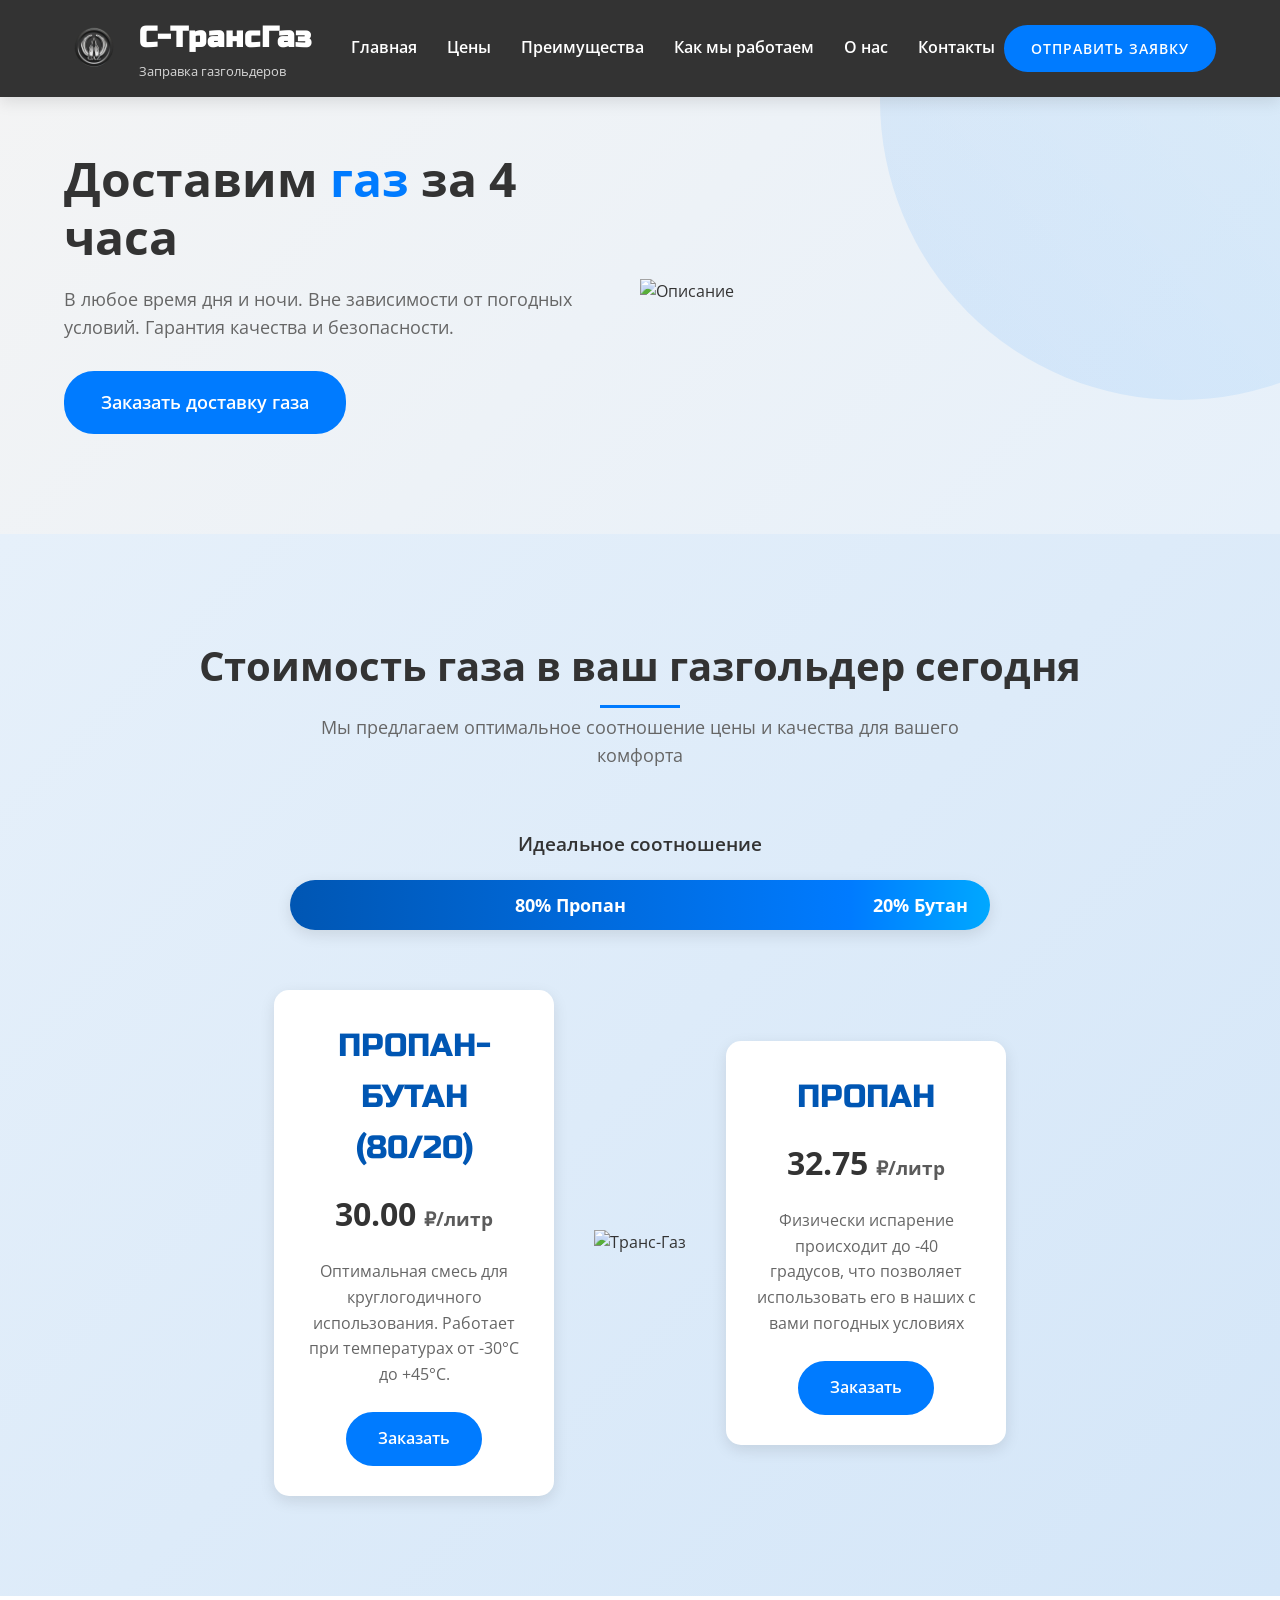
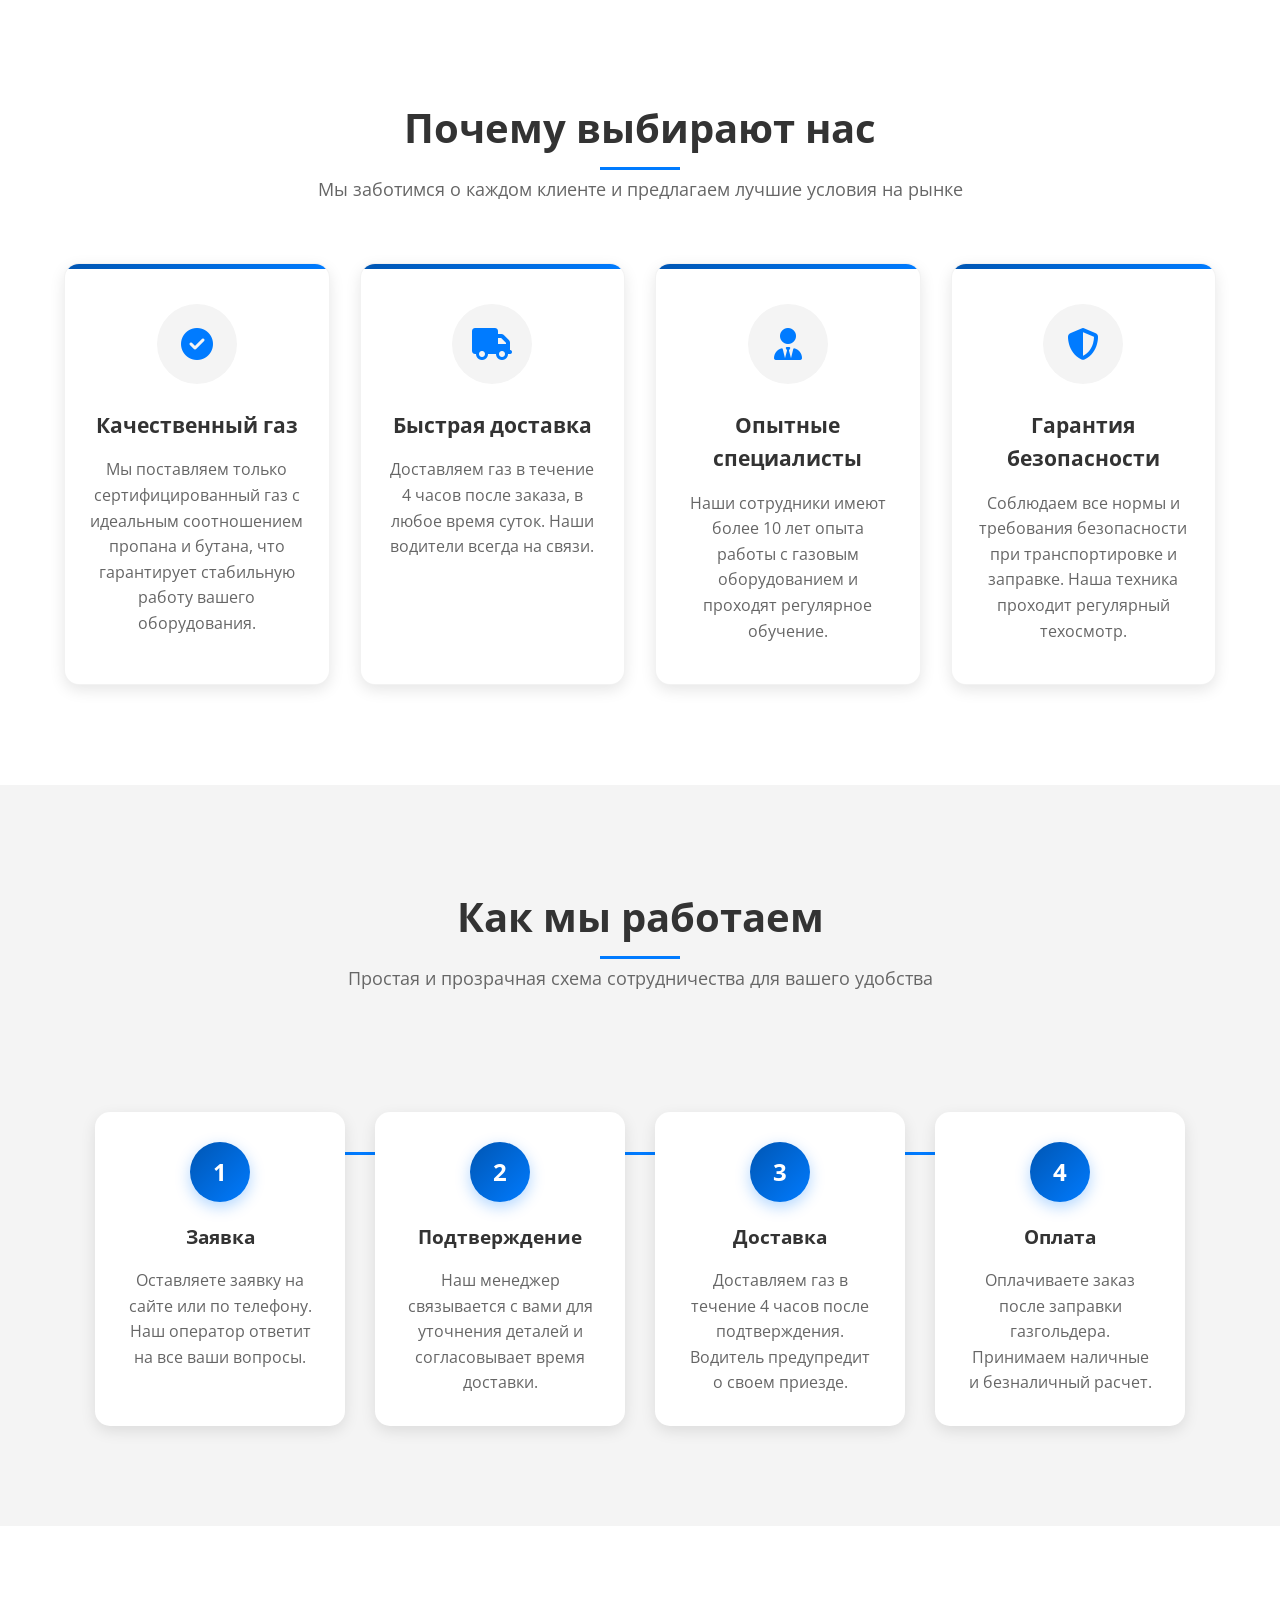
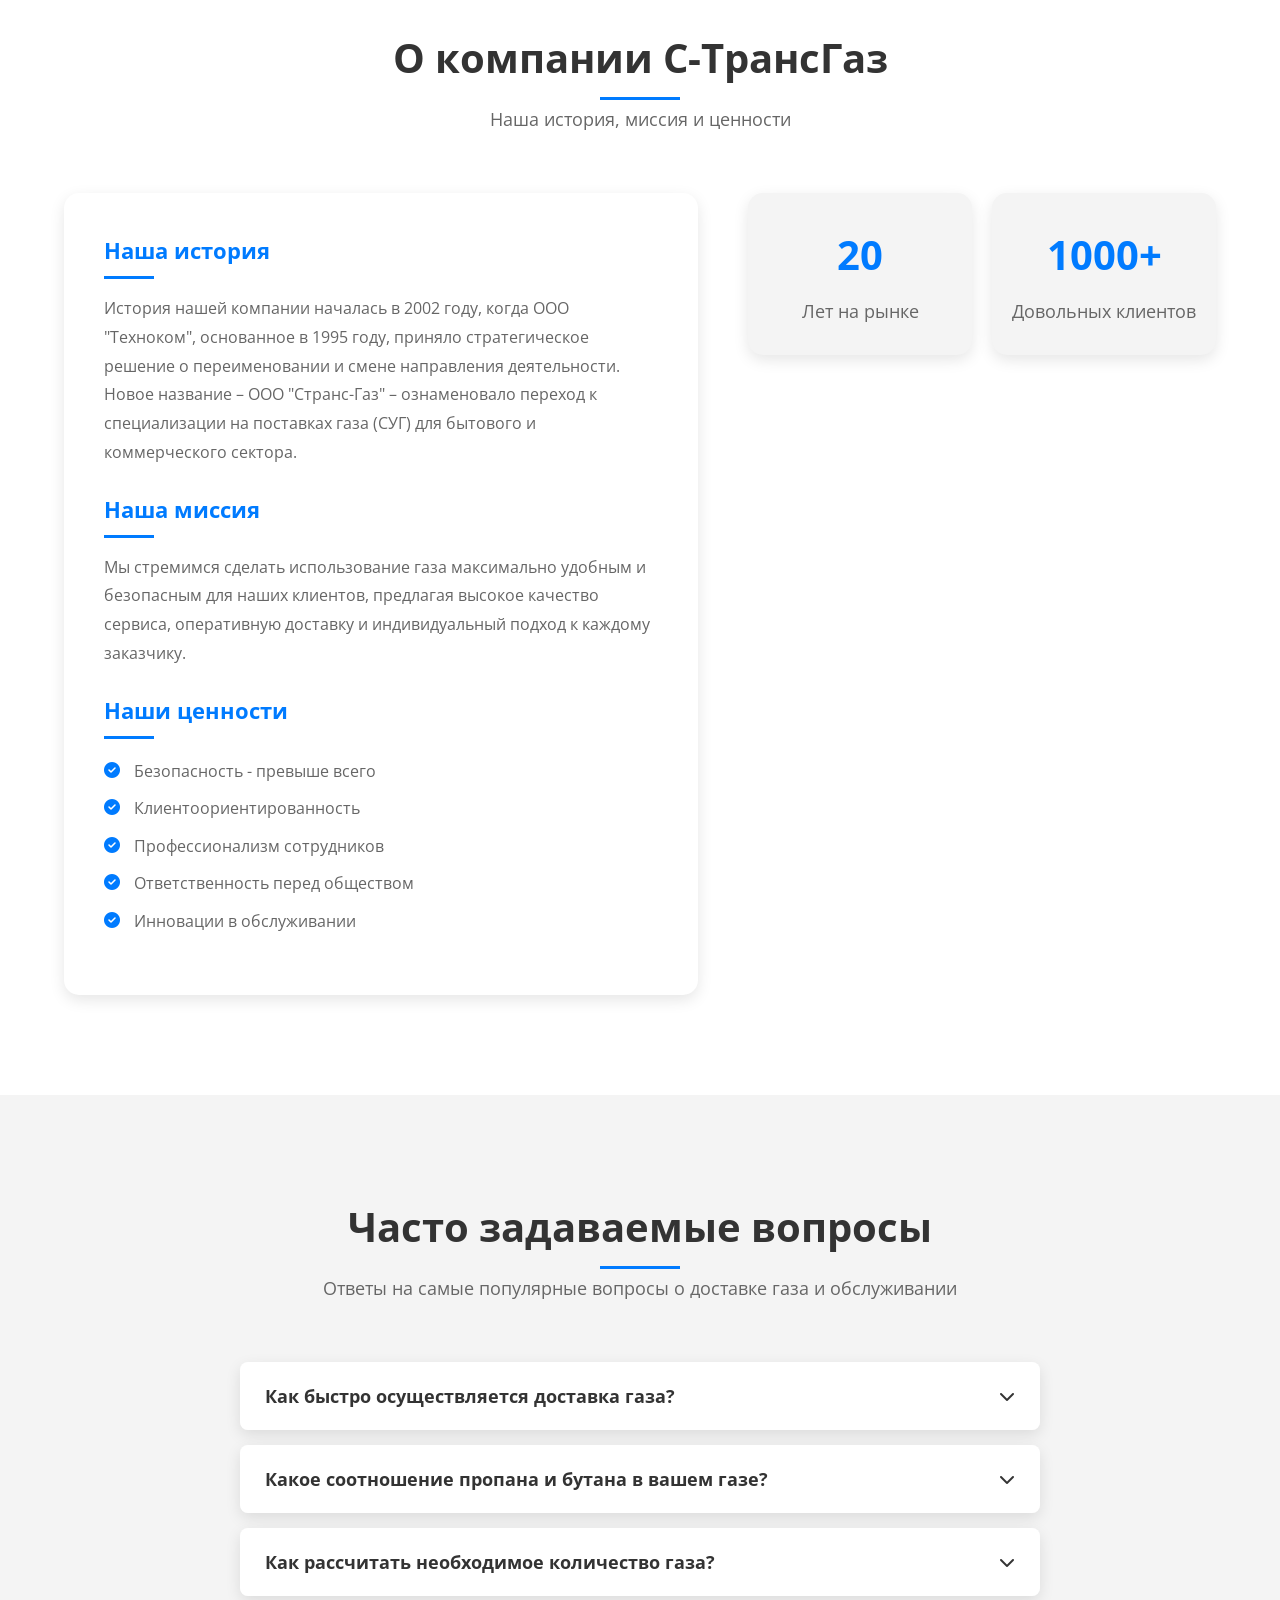
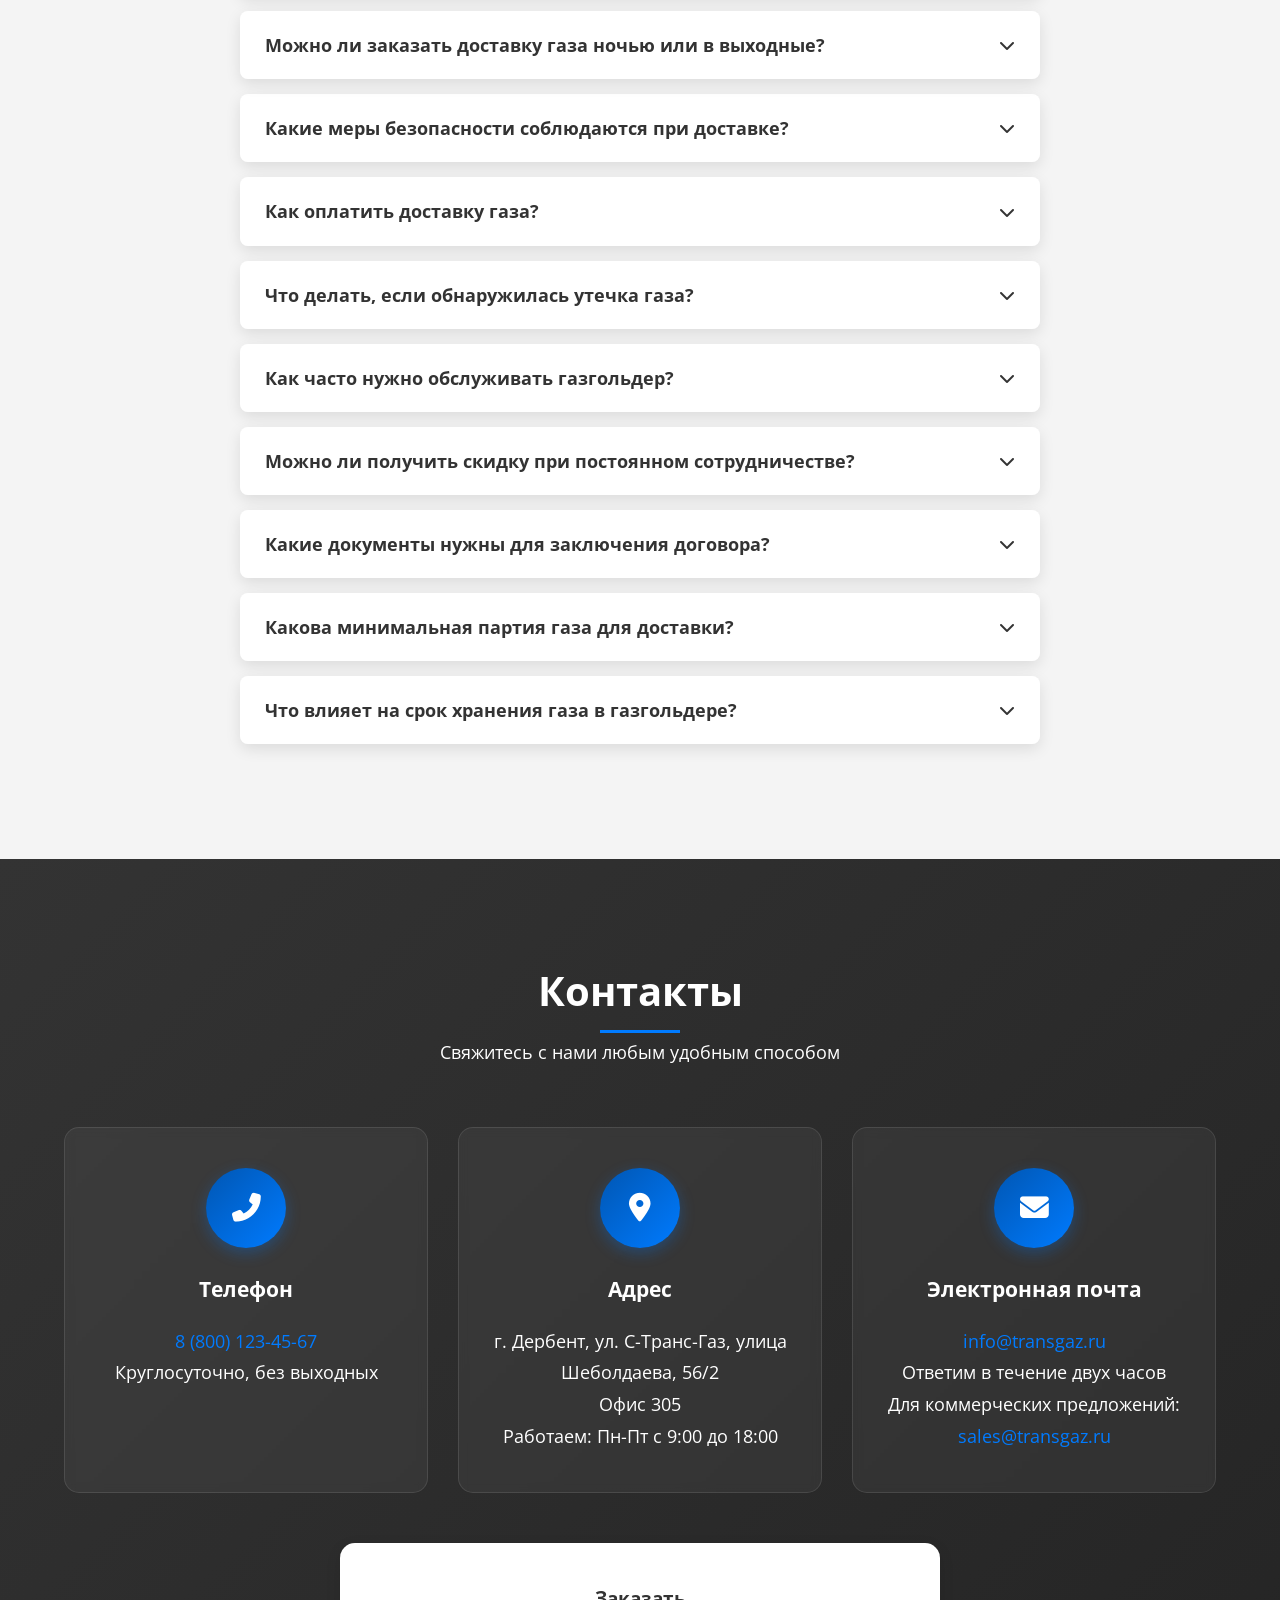
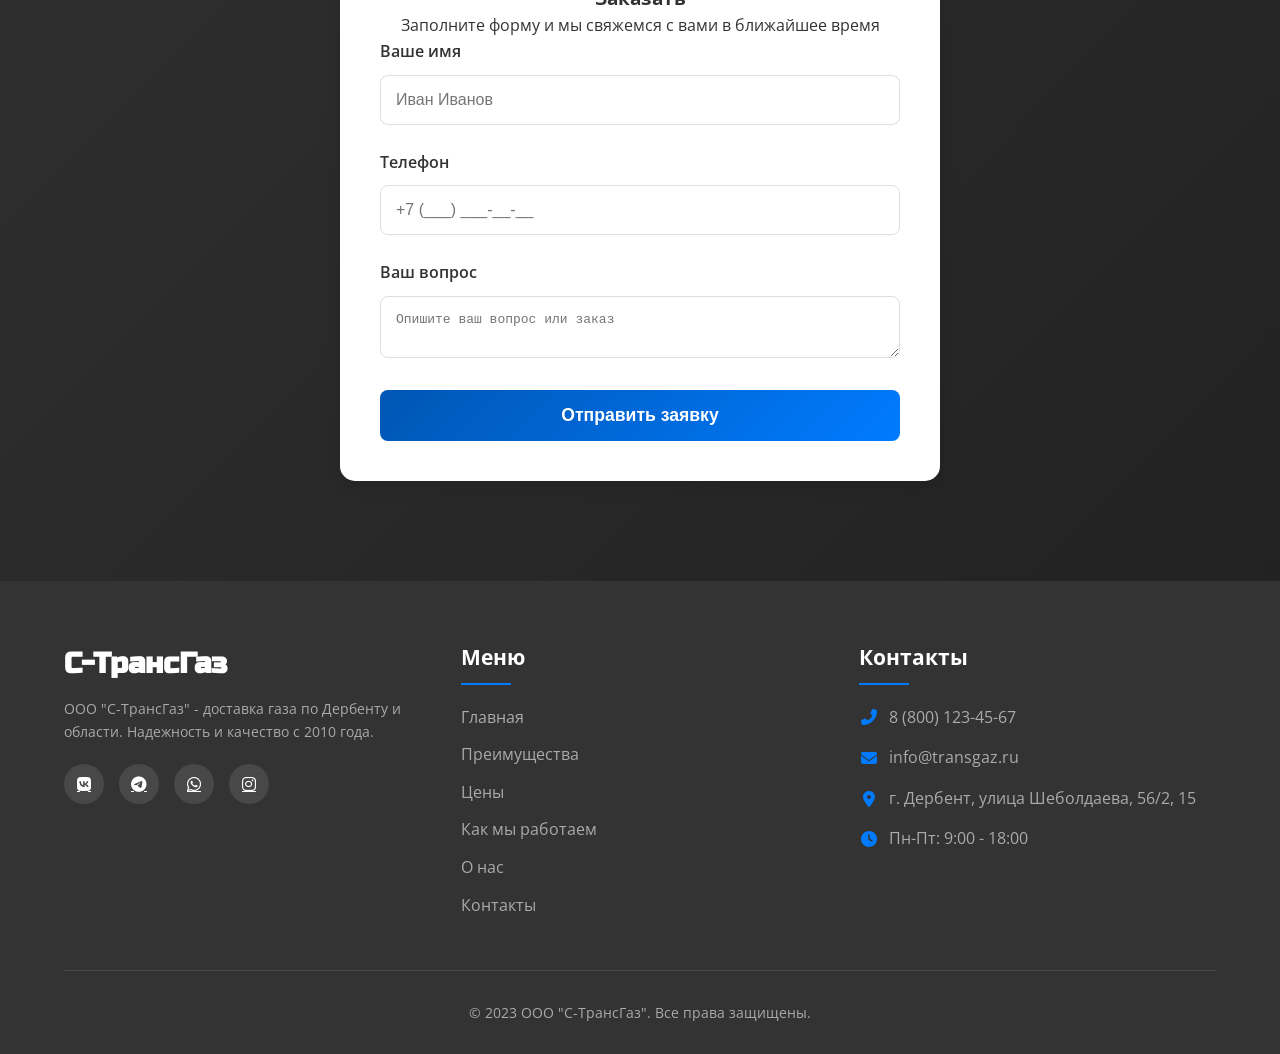
==== index.html @ 97a2c8b1 "Update index.html" ====
<!DOCTYPE html> <!-- Объявление типа документа - это HTML5 -->
<html lang="ru"> <!-- Начало HTML-документа, язык - русский -->
<head> <!-- Служебная часть страницы, не видна пользователю -->
    <!-- Кодировка символов (чтобы русские буквы отображались правильно) -->
    <meta charset="UTF-8">
    <!-- Настройка для мобильных устройств (масштабирование) -->
    <meta name="viewport" content="width=device-width, initial-scale=1.0, maximum-scale=1.0, user-scalable=no">
    <!-- Заголовок страницы (отображается во вкладке браузера) -->
    <title>С-ТрансГаз - Доставка газа</title>
    
    <!-- Подключение шрифтов с Google Fonts -->
    <link href="https://fonts.googleapis.com/css2?family=Open+Sans:wght@300..800&family=Russo+One&display=swap" rel="stylesheet">
    <!-- Подключение иконок Font Awesome -->
    <link rel="stylesheet" href="https://cdnjs.cloudflare.com/ajax/libs/font-awesome/6.4.0/css/all.min.css">
    <!-- Подключение основного файла стилей -->
    <link rel="stylesheet" href="style.css">
    
    <!-- Иконки для разных устройств (фавиконы) -->
<!-- В секции <head> вашего HTML -->
<link rel="apple-touch-icon" sizes="180x180" href="https://raw.githubusercontent.com/Maratqqq/StransGaz/main/img/favicon/apple-touch-icon.png">
<link rel="icon" type="image/png" sizes="32x32" href="https://raw.githubusercontent.com/Maratqqq/StransGaz/main/img/favicon/favicon-32x32.png">
<link rel="icon" type="image/png" sizes="16x16" href="https://raw.githubusercontent.com/Maratqqq/StransGaz/main/img/favicon/favicon-16x16.png">
<link rel="icon" href="https://raw.githubusercontent.com/Maratqqq/StransGaz/main/img/favicon/favicon.ico" type="image/x-icon">
<link rel="manifest" href="https://raw.githubusercontent.com/Maratqqq/StransGaz/main/img/favicon/site.webmanifest">
<meta name="theme-color" content="#ffffff">
</head>

<body> <!-- Видимая часть страницы -->

    <!-- Шапка сайта -->
    <header class="header">
        <!-- Блок с логотипом -->
        <div class="logo">
            <!-- Изображение логотипа -->
            <img src="https://maratqqq.github.io/StransGaz/img/logo/1033214174468152528.png" alt="С-ТрансГаз">
            <div>
                <!-- Главный заголовок компании -->
                <h1>С-ТрансГаз</h1>
                <!-- Подзаголовок под названием -->
                <p>Заправка газгольдеров</p>
            </div>
        </div>
        
        <!-- Основное меню навигации -->
        <nav>
            <ul> <!-- Ненумерованный список пунктов меню -->
                <li><a href="#pricing">Главная</a></li> <!-- Пункт меню -->
                <li><a href="#pricing">Цены</a></li>
                <li><a href="#advantages">Преимущества</a></li>
                <li><a href="#workflow">Как мы работаем</a></li>
                <li><a href="#about">О нас</a></li>
                <li><a href="#contacts">Контакты</a></li>
            </ul>
        </nav>
        
        <!-- Кнопка "Отправить заявку" -->
        <a href="#contacts" class="cta">Отправить заявку</a>
        
        <!-- Кнопка меню для мобильных устройств (появляется на маленьких экранах) -->
        <button class="hamburger">
            <!-- Иконка "гамбургер" (три полоски) -->
            <i class="fas fa-bars"></i>
        </button>
    </header>

    <!-- Главный баннер (первая секция под шапкой) -->
    <section class="hero-section">
        <!-- Текстовый блок -->
        <div class="hero-content">
            <!-- Главный заголовок с выделенным словом "газ" -->
            <h2>Доставим <span>газ</span> за 4 часа</h2>
            <!-- Описание под заголовком -->
            <p>В любое время дня и ночи. Вне зависимости от погодных условий. Гарантия качества и безопасности.</p>
            <!-- Кнопка заказа -->
            <a href="#contacts" class="cta-button">Заказать доставку газа</a>
        </div>
        
        <!-- Блок с изображением -->
        <div class="hero-image">
            <!-- Картинка газовоза -->
            <img src="https://raw.githubusercontent.com/Maratqqq/StransGaz/main/img/1stscreen%201.png" alt="Описание">
        </div>
        
        <!-- Декоративный элемент (фоновая фигура) -->
        <div class="hero-shape"></div>
    </section>

  <!-- Секция с ценами -->
    <section class="pricing-section" id="pricing">
        <!-- Заголовок секции -->
        <div class="section-header">
            <h2>Стоимость газа в ваш газгольдер сегодня</h2>
            <p>Мы предлагаем оптимальное соотношение цены и качества для вашего комфорта</p>
        </div>
        
        <!-- Блок с составом газа -->
        <div class="gas-composition">
            <div class="composition-title">Идеальное соотношение</div>
            <!-- Графическое представление пропорций газа -->
            <div class="composition-bar">
                <div class="propane-part">80% Пропан</div> <!-- Часть пропана -->
                <div class="butane-part">20% Бутан</div> <!-- Часть бутана -->
            </div>
        </div>
        
        <!-- Основной блок с ценами -->
        <div class="gas-container">
            <!-- Левый блок - информация о бутане -->
            <div class="gas-block left-block">
                <div class="gas-name">ПРОПАН-БУТАН (80/20)</div> <!-- Название газа -->
                <div class="gas-price">30.00 <span>₽/литр</span></div> <!-- Цена -->
                <div class="gas-info"> <!-- Описание -->
                    Оптимальная смесь для круглогодичного использования. 
                Работает при температурах от -30°C до +45°C.
                </div>
                <!-- Кнопка заказа -->
                <a href="#contacts" class="order-button">Заказать</a>
            </div>
            
            <!-- Центральный блок - изображение газовоза -->
            <div class="gas-image-container">
                 <img src="https://raw.githubusercontent.com/Maratqqq/StransGaz/refs/heads/main/img/4444.png" alt="Транс-Газ">
            </div>
            
            <!-- Правый блок - информация о пропане -->
            <div class="gas-block right-block">
                <div class="gas-name">ПРОПАН</div>
                <div class="gas-price">32.75 <span>₽/литр</span></div>
                <div class="gas-info">
                    Физически испарение происходит до -40 градусов, что позволяет использовать его в наших с вами погодных условиях
                </div>
                <a href="#contacts" class="order-button">Заказать</a>
            </div>
        </div>
    </section>
    
    <!-- Секция преимуществ компании -->
    <section class="advantages-section" id="advantages">
        <!-- Заголовок секции -->
        <div class="section-header">
            <h2>Почему выбирают нас</h2>
            <p>Мы заботимся о каждом клиенте и предлагаем лучшие условия на рынке</p>
        </div>
        
        <!-- Сетка преимуществ (4 карточки) -->
        <div class="advantages-grid">
            <!-- Карточка преимущества 1 -->
            <div class="advantage-card animate animate-delay-1">
                <div class="advantage-icon">
                    <!-- Иконка галочки в круге -->
                    <i class="fas fa-check-circle"></i>
                </div>
                <h3 class="advantage-title">Качественный газ</h3>
                <p class="advantage-text">Мы поставляем только сертифицированный газ с идеальным соотношением пропана и бутана, что гарантирует стабильную работу вашего оборудования.</p>
            </div>
            
            <!-- Карточка преимущества 2 -->
            <div class="advantage-card animate animate-delay-2">
                <div class="advantage-icon">
                    <!-- Иконка грузовика -->
                    <i class="fas fa-truck"></i>
                </div>
                <h3 class="advantage-title">Быстрая доставка</h3>
                <p class="advantage-text">Доставляем газ в течение 4 часов после заказа, в любое время суток. Наши водители всегда на связи.</p>
            </div>
            
            <!-- Карточка преимущества 3 -->
            <div class="advantage-card animate animate-delay-3">
                <div class="advantage-icon">
                    <!-- Иконка человека в галстуке -->
                    <i class="fas fa-user-tie"></i>
                </div>
                <h3 class="advantage-title">Опытные специалисты</h3>
                <p class="advantage-text">Наши сотрудники имеют более 10 лет опыта работы с газовым оборудованием и проходят регулярное обучение.</p>
            </div>
            
            <!-- Карточка преимущества 4 -->
            <div class="advantage-card animate animate-delay-4">
                <div class="advantage-icon">
                    <!-- Иконка щита -->
                    <i class="fas fa-shield-alt"></i>
                </div>
                <h3 class="advantage-title">Гарантия безопасности</h3>
                <p class="advantage-text">Соблюдаем все нормы и требования безопасности при транспортировке и заправке. Наша техника проходит регулярный техосмотр.</p>
            </div>
        </div>
    </section>

    <!-- Секция "Как мы работаем" -->
    <section class="workflow-section" id="workflow">
        <!-- Заголовок секции -->
        <div class="section-header">
            <h2>Как мы работаем</h2>
            <p>Простая и прозрачная схема сотрудничества для вашего удобства</p>
        </div>
        
        <!-- Контейнер с шагами работы -->
        <div class="steps-container">
            <!-- Декоративная линия, соединяющая шаги -->
            <div class="steps-line"></div>
            
            <!-- Шаг 1 -->
            <div class="step animate animate-delay-1">
                <div class="step-number">1</div> <!-- Номер шага -->
                <h3 class="step-title">Заявка</h3> <!-- Название шага -->
                <p class="step-text">Оставляете заявку на сайте или по телефону. Наш оператор ответит на все ваши вопросы.</p>
            </div>
            
            <!-- Шаг 2 -->
            <div class="step animate animate-delay-2">
                <div class="step-number">2</div>
                <h3 class="step-title">Подтверждение</h3>
                <p class="step-text">Наш менеджер связывается с вами для уточнения деталей и согласовывает время доставки.</p>
            </div>
            
            <!-- Шаг 3 -->
            <div class="step animate animate-delay-3">
                <div class="step-number">3</div>
                <h3 class="step-title">Доставка</h3>
                <p class="step-text">Доставляем газ в течение 4 часов после подтверждения. Водитель предупредит о своем приезде.</p>
            </div>
            
            <!-- Шаг 4 -->
            <div class="step animate animate-delay-4">
                <div class="step-number">4</div>
                <h3 class="step-title">Оплата</h3>
                <p class="step-text">Оплачиваете заказ после заправки газгольдера. Принимаем наличные и безналичный расчет.</p>
            </div>
        </div>
    </section>
    
    <!-- Секция "О нас" -->
    <section class="about-section" id="about">
        <!-- Заголовок секции -->
        <div class="section-header">
            <h2>О компании С-ТрансГаз</h2>
            <p>Наша история, миссия и ценности</p>
        </div>
        
        <!-- Основной контейнер секции -->
        <div class="about-container">
            <!-- Текстовый блок -->
            <div class="about-content animate animate-delay-1">
                <div class="about-text">
                    <!-- Подзаголовок "Наша история" -->
                    <h3>Наша история</h3>
                    <!-- Текст истории -->
                    <p>История нашей компании началась в 2002 году, когда ООО "Техноком", основанное в 1995 году, приняло стратегическое решение о переименовании и смене направления деятельности. Новое название – ООО "Странс-Газ" – ознаменовало переход к специализации на поставках газа (СУГ) для бытового и коммерческого сектора.</p>
                    
                    <!-- Подзаголовок "Наша миссия" -->
                    <h3>Наша миссия</h3>
                    <!-- Текст миссии -->
                    <p>Мы стремимся сделать использование газа максимально удобным и безопасным для наших клиентов, предлагая высокое качество сервиса, оперативную доставку и индивидуальный подход к каждому заказчику.</p>
                    
                    <!-- Подзаголовок "Наши ценности" -->
                    <h3>Наши ценности</h3>
                    <!-- Список ценностей -->
                    <ul>
                        <li><i class="fas fa-check-circle"></i> Безопасность - превыше всего</li>
                        <li><i class="fas fa-check-circle"></i> Клиентоориентированность</li>
                        <li><i class="fas fa-check-circle"></i> Профессионализм сотрудников</li>
                        <li><i class="fas fa-check-circle"></i> Ответственность перед обществом</li>
                        <li><i class="fas fa-check-circle"></i> Инновации в обслуживании</li>
                    </ul>
                </div>
            </div>
            
            <!-- Блок со статистикой -->
            <div class="about-stats animate animate-delay-2">
                <!-- Карточка статистики 1 -->
                <div class="stat-card">
                    <div class="stat-number" data-count="13">20</div> <!-- Число -->
                    <div class="stat-title">Лет на рынке</div> <!-- Подпись -->
                </div>
                
                <!-- Карточка статистики 2 -->
                <div class="stat-card">
                    <div class="stat-number" data-count="2500">1000+</div>
                    <div class="stat-title">Довольных клиентов</div>
                </div>
            </div>
        </div>
    </section>
    
    <!-- Секция FAQ (Часто задаваемые вопросы) -->
    <section class="faq-section" id="faq">
        <!-- Заголовок секции -->
        <div class="section-header">
            <h2>Часто задаваемые вопросы</h2>
            <p>Ответы на самые популярные вопросы о доставке газа и обслуживании</p>
        </div>
        
        <!-- Контейнер с вопросами -->
        <div class="faq-container">
            <div class="faq-item animate animate-delay-1">
                <div class="faq-question">
                    <h3>Как быстро осуществляется доставка газа?</h3>
                    <i class="fas fa-chevron-down"></i>
                </div>
                <div class="faq-answer">
                    <p>Мы осуществляем доставку газа в течение 4 часов после оформления заказа. Время доставки может немного варьироваться в зависимости от загруженности дорог и удаленности вашего объекта.</p>
                </div>
            </div>
            
            <div class="faq-item animate animate-delay-2">
                <div class="faq-question">
                    <h3>Какое соотношение пропана и бутана в вашем газе?</h3>
                    <i class="fas fa-chevron-down"></i>
                </div>
                <div class="faq-answer">
                    <p>Мы используем оптимальное соотношение 80% пропана и 20% бутана. Такая смесь обеспечивает стабильную работу оборудования в любых погодных условиях.</p>
                </div>
            </div>
            
            <div class="faq-item animate animate-delay-3">
                <div class="faq-question">
                    <h3>Как рассчитать необходимое количество газа?</h3>
                    <i class="fas fa-chevron-down"></i>
                </div>
                <div class="faq-answer">
                    <p>Средний расход газа для частного дома составляет около 20-30 литров в сутки. Для точного расчета рекомендуем учитывать мощность вашего оборудования и интенсивность его использования. Наши специалисты помогут вам с расчетами.</p>
                </div>
            </div>
            
            <div class="faq-item animate animate-delay-4">
                <div class="faq-question">
                    <h3>Можно ли заказать доставку газа ночью или в выходные?</h3>
                    <i class="fas fa-chevron-down"></i>
                </div>
                <div class="faq-answer">
                    <p>Да, мы работаем круглосуточно и без выходных. Вы можете заказать доставку газа в любое удобное для вас время.</p>
                </div>
            </div>
            
            <div class="faq-item">
                <div class="faq-question">
                    <h3>Какие меры безопасности соблюдаются при доставке?</h3>
                    <i class="fas fa-chevron-down"></i>
                </div>
                <div class="faq-answer">
                    <p>Все наши автомобили оборудованы по последним стандартам безопасности. Водители проходят специальную подготовку и регулярные инструктажи. Мы используем только сертифицированное оборудование для заправки газгольдеров.</p>
                </div>
            </div>
            
            <div class="faq-item">
                <div class="faq-question">
                    <h3>Как оплатить доставку газа?</h3>
                    <i class="fas fa-chevron-down"></i>
                </div>
                <div class="faq-answer">
                    <p>Мы принимаем наличные и безналичные платежи. Оплата производится после заправки газгольдера. Для юридических лиц возможна оплата по безналичному расчету с предоставлением всех необходимых документов.</p>
                </div>
            </div>
            
            <div class="faq-item">
                <div class="faq-question">
                    <h3>Что делать, если обнаружилась утечка газа?</h3>
                    <i class="fas fa-chevron-down"></i>
                </div>
                <div class="faq-answer">
                    <p>При обнаружении утечки немедленно перекройте вентиль на газгольдере, не включайте и не выключайте электроприборы, не зажигайте огонь. Позвоните в аварийную службу по номеру 104 и затем сообщите нам. Наши специалисты приедут и устранят проблему.</p>
                </div>
            </div>
            
            <div class="faq-item">
                <div class="faq-question">
                    <h3>Как часто нужно обслуживать газгольдер?</h3>
                    <i class="fas fa-chevron-down"></i>
                </div>
                <div class="faq-answer">
                    <p>Рекомендуется проводить техническое обслуживание газгольдера не реже одного раза в год. Мы предлагаем комплексные услуги по обслуживанию газового оборудования.</p>
                </div>
            </div>
            
            <div class="faq-item">
                <div class="faq-question">
                    <h3>Можно ли получить скидку при постоянном сотрудничестве?</h3>
                    <i class="fas fa-chevron-down"></i>
                </div>
                <div class="faq-answer">
                    <p>Да, для постоянных клиентов у нас предусмотрена система скидок и специальные условия сотрудничества. Оставьте заявку, и наш менеджер расскажет вам о всех возможных бонусах.</p>
                </div>
            </div>
            
            <div class="faq-item">
                <div class="faq-question">
                    <h3>Какие документы нужны для заключения договора?</h3>
                    <i class="fas fa-chevron-down"></i>
                </div>
                <div class="faq-answer">
                    <p>Для физических лиц достаточно паспорта и документов на газгольдер. Для юридических лиц потребуется пакет документов, включающий свидетельство о регистрации, ИНН и другие. Точный список документов вам предоставит наш менеджер.</p>
                </div>
            </div>
            
            <div class="faq-item">
                <div class="faq-question">
                    <h3>Какова минимальная партия газа для доставки?</h3>
                    <i class="fas fa-chevron-down"></i>
                </div>
                <div class="faq-answer">
                    <p>Минимальный объем для доставки - 100 литров. Это связано с экономической целесообразностью доставки. Однако мы всегда готовы обсудить индивидуальные условия для наших клиентов.</p>
                </div>
            </div>
            
            <div class="faq-item">
                <div class="faq-question">
                    <h3>Что влияет на срок хранения газа в газгольдере?</h3>
                    <i class="fas fa-chevron-down"></i>
                </div>
                <div class="faq-answer">
                    <p>Срок хранения газа практически не ограничен при условии герметичности газгольдера. Однако качество газа может ухудшаться при длительном хранении (более 6 месяцев) из-за возможного образования конденсата.</p>
                        </div>
                    </div>
                </div>
            </div>
        </section>
            
        </div>
    </section>

    <!-- Секция контактов -->
<!-- Секция контактов -->
<section class="contacts-section" id="contacts">
  <!-- Заголовок секции -->
  <div class="section-header">
    <h2>Контакты</h2>
    <p>Свяжитесь с нами любым удобным способом</p>
  </div>
  
  <!-- Контейнер с контактными карточками -->
  <div class="contacts-container">
    <!-- Карточка контакта 1 (телефон) -->
    <div class="contact-card animate animate-delay-1">
      <div class="contact-icon">
        <i class="fas fa-phone-alt"></i>
      </div>
      <h3 class="contact-title">Телефон</h3>
      <div class="contact-info">
        <p><a href="tel:+78001234567">8 (800) 123-45-67</a></p>
        <p>Круглосуточно, без выходных</p>
      </div>
    </div>
    
    <!-- Карточка контакта 2 (адрес) -->
    <div class="contact-card animate animate-delay-2">
      <div class="contact-icon">
        <i class="fas fa-map-marker-alt"></i>
      </div>
      <h3 class="contact-title">Адрес</h3>
      <div class="contact-info">
        <p>г. Дербент, ул. С-Транс-Газ, улица Шеболдаева, 56/2</p>
        <p>Офис 305</p>
        <p>Работаем: Пн-Пт с 9:00 до 18:00</p>
      </div>
    </div>
    
    <!-- Карточка контакта 3 (email) -->
    <div class="contact-card animate animate-delay-3">
      <div class="contact-icon">
        <i class="fas fa-envelope"></i>
      </div>
      <h3 class="contact-title">Электронная почта</h3>
      <div class="contact-info">
        <p><a href="mailto:info@transgaz.ru">info@transgaz.ru</a></p>
        <p>Ответим в течение двух часов</p>
        <p>Для коммерческих предложений: <a href="mailto:sales@transgaz.ru">sales@transgaz.ru</a></p>
      </div>
    </div>
  </div>
  
  <!-- Форма обратной связи -->
 <!-- Форма обратной связи -->
    <div class="contact-form animate animate-delay-4">
        <h3>Заказать</h3>
        <p>Заполните форму и мы свяжемся с вами в ближайшее время</p>
        
        <!-- Вставьте эту форму вместо старой -->
        <form id="telegram-form">
            <div class="form-group">
                <label for="name">Ваше имя</label>
                <input type="text" id="name" name="name" class="form-control" placeholder="Иван Иванов" required>
            </div>
            
            <div class="form-group">
                <label for="phone">Телефон</label>
                <input type="tel" id="phone" name="phone" class="form-control" placeholder="+7 (___) ___-__-__" required>
            </div>
            
            <div class="form-group">
                <label for="message">Ваш вопрос</label>
                <textarea id="message" name="message" class="form-control" placeholder="Опишите ваш вопрос или заказ"></textarea>
            </div>
            
            <button type="submit" class="submit-btn">Отправить заявку</button>
        </form>

        <script>
    const form = document.getElementById("telegram-form");
    form.addEventListener("submit", async (e) => {
        e.preventDefault();
        
        // Показываем индикатор загрузки
        const submitBtn = form.querySelector('button[type="submit"]');
        const originalBtnText = submitBtn.textContent;
        submitBtn.disabled = true;
        submitBtn.innerHTML = '<i class="fas fa-spinner fa-spin"></i> Отправка...';
        
        const botToken = "8187622465:AAGIhZQMJwnO-A2Weup8dSsvgxcjsWEO6QI";
        const chatId = "7393443572";
        const text = `Новая заявка!\nИмя: ${form.name.value}\nТелефон: ${form.phone.value}\nСообщение: ${form.message.value}`;
        
        try {
            const response = await fetch(`https://api.telegram.org/bot${botToken}/sendMessage?chat_id=${chatId}&text=${encodeURIComponent(text)}`);
            
            if (response.ok) {
                alert("Заявка отправлена! Мы свяжемся с вами в ближайшее время.");
                form.reset();
            } else {
                throw new Error('Ошибка при отправке');
            }
        } catch (error) {
            console.error('Ошибка:', error);
            alert("Произошла ошибка при отправке. Пожалуйста, попробуйте позже или свяжитесь с нами по телефону.");
        } finally {
            // Восстанавливаем кнопку в исходное состояние
            submitBtn.disabled = false;
            submitBtn.textContent = originalBtnText;
        }
    });
</script>
    </div>
</section>

    <!-- Подвал сайта -->
    <footer class="footer">
        <!-- Основное содержимое подвала -->
        <div class="footer-content">
            <!-- Блок "О компании" -->
            <div class="footer-about">
                <div class="footer-logo">
                    <h3>С-ТрансГаз</h3>
                    <p>ООО "С-ТрансГаз" - доставка газа по Дербенту и области. Надежность и качество с 2010 года.</p>
                </div>
                <!-- Ссылки на соцсети -->
                <div class="social-links">
                    <a href="#"><i class="fab fa-vk"></i></a> <!-- ВКонтакте -->
                    <a href="#"><i class="fab fa-telegram"></i></a> <!-- Telegram -->
                    <a href="#"><i class="fab fa-whatsapp"></i></a> <!-- WhatsApp -->
                    <a href="#"><i class="fab fa-instagram"></i></a> <!-- Instagram -->
                </div>
            </div>
            
            <!-- Блок с ссылками на разделы -->
            <div class="footer-links">
                <h4>Меню</h4>
                <ul>
                    <li><a href="#">Главная</a></li>
                    <li><a href="#advantages">Преимущества</a></li>
                    <li><a href="#pricing">Цены</a></li>
                    <li><a href="#workflow">Как мы работаем</a></li>
                    <li><a href="#testimonials">О нас</a></li>
                    <li><a href="#contacts">Контакты</a></li>
                </ul>
            </div>
            
            <!-- Блок с контактами в подвале -->
            <div class="footer-contact">
                <h4>Контакты</h4>
                <p><i class="fas fa-phone-alt"></i> <a href="tel:+78001234567">8 (800) 123-45-67</a></p>
                <p><i class="fas fa-envelope"></i> <a href="mailto:info@transgaz.ru">info@transgaz.ru</a></p>
                <p><i class="fas fa-map-marker-alt"></i> г. Дербент, улица Шеболдаева, 56/2, 15</p>
                <p><i class="fas fa-clock"></i> Пн-Пт: 9:00 - 18:00</p>
            </div>
        </div>
        
        <!-- Блок с копирайтом -->
        <div class="copyright">
            © 2023 ООО "С-ТрансГаз". Все права защищены.
        </div>
    </footer>

    <!-- Кнопка "Наверх" (появляется при прокрутке) -->
    <div class="back-to-top">
        <!-- Иконка стрелки вверх -->
        <i class="fas fa-arrow-up"></i>
    </div>

    <!-- Подключение JavaScript-файла -->
    <script src="scripts/script.js"></script>
</body>
---- style.css ----
:root {
  --primary-color: #007BFF;
  --primary-dark: #0056b3;
  --secondary-color: #00a8ff;
  --dark-color: #333;
  --light-color: #f4f4f4;
  --white: #fff;
  --gray: #666;
  --light-gray: #aaa;
  --shadow: 0 5px 15px rgba(0,0,0,0.1);
  --transition: all 0.3s ease;
}

* {
  margin: 0;
  padding: 0;
  box-sizing: border-box;
}

body {
  font-family: 'Open Sans', sans-serif;
  background-color: var(--light-color);
  color: var(--dark-color);
  line-height: 1.6;
  overflow-x: hidden;
}

@keyframes fadeInUp {
  from {
    opacity: 0;
    transform: translateY(20px);
  }
  to {
    opacity: 1;
    transform: translateY(0);
  }
}

@keyframes float {
  0% { transform: translateY(0px); }
  50% { transform: translateY(-20px); }
  100% { transform: translateY(0px); }
}

.animate {
  animation: fadeInUp 0.8s ease forwards;
  opacity: 0;
}

.animate-delay-1 { animation-delay: 0.1s; }
.animate-delay-2 { animation-delay: 0.2s; }
.animate-delay-3 { animation-delay: 0.3s; }
.animate-delay-4 { animation-delay: 0.4s; }

.header {
  display: flex;
  align-items: center;
  justify-content: space-between;
  padding: 15px 5%;
  background-color: var(--dark-color);
  color: var(--white);
  position: fixed;
  width: 100%;
  top: 0;
  z-index: 1000;
  transition: var(--transition);
  box-shadow: var(--shadow);
}

.header.scrolled {
  background-color: rgba(51, 51, 51, 0.98);
  padding: 10px 5%;
  box-shadow: 0 4px 12px rgba(0,0,0,0.15);
}

.header .logo {
  display: flex;
  align-items: center;
}

.header .logo img {
  height: 60px;
  margin-right: 15px;
  transition: var(--transition);
}

.header.scrolled .logo img {
  height: 50px;
}

.header .logo h1 {
  margin: 0;
  font-size: 1.8em;
  font-family: 'Russo One', sans-serif;
  letter-spacing: 1px;
}

.header .logo p {
  margin: 0;
  font-size: 0.8em;
  opacity: 0.8;
}

.header nav ul {
  list-style-type: none;
  padding: 0;
  margin: 0;
  display: flex;
}

.header nav ul li {
  margin-left: 30px;
  position: relative;
}

.header nav ul li a {
  color: var(--white);
  text-decoration: none;
  font-weight: 600;
  position: relative;
  padding: 5px 0;
  transition: var(--transition);
}

.header nav ul li a::after {
  content: '';
  position: absolute;
  bottom: 0;
  left: 0;
  width: 0;
  height: 2px;
  background-color: var(--primary-color);
  transition: var(--transition);
}

.header nav ul li a:hover {
  color: var(--primary-color);
}

.header nav ul li a:hover::after {
  width: 100%;
}

.header .cta {
  background-color: var(--primary-color);
  color: var(--white);
  padding: 10px 25px;
  text-decoration: none;
  border-radius: 30px;
  font-weight: 600;
  transition: var(--transition);
  border: 2px solid var(--primary-color);
  text-transform: uppercase;
  font-size: 0.9em;
  letter-spacing: 1px;
}

.header .cta:hover {
  background-color: transparent;
  color: var(--primary-color);
}

.hamburger {
  display: none;
  cursor: pointer;
  background: none;
  border: none;
  color: var(--white);
  font-size: 1.5em;
}

.section-header {
  margin-bottom: 60px;
  text-align: center;
}

.section-header h2 {
  font-size: 2.5em;
  color: var(--dark-color);
  font-weight: 700;
  margin-bottom: 15px;
  position: relative;
  display: inline-block;
}

.section-header h2::after {
  content: '';
  position: absolute;
  bottom: -10px;
  left: 50%;
  transform: translateX(-50%);
  width: 80px;
  height: 3px;
  background-color: var(--primary-color);
}

.section-header p {
  font-size: 1.1em;
  color: var(--gray);
  max-width: 700px;
  margin: 0 auto;
}

.hero-section {
  display: flex;
  align-items: center;
  justify-content: space-between;
  padding: 150px 5% 100px;
  background: linear-gradient(135deg, #f4f4f4 0%, #e6f0fa 100%);
  position: relative;
  overflow: hidden;
}

.hero-content {
  flex: 1;
  max-width: 600px;
  z-index: 2;
}

.hero-content h2 {
  font-size: 3em;
  margin-bottom: 20px;
  color: var(--dark-color);
  line-height: 1.2;
}

.hero-content h2 span {
  color: var(--primary-color);
}

.hero-content p {
  font-size: 1.1em;
  margin-bottom: 30px;
  color: var(--gray);
}

.cta-button {
  display: inline-block;
  background-color: var(--primary-color);
  color: var(--white);
  padding: 15px 35px;
  text-decoration: none;
  border-radius: 30px;
  font-weight: 600;
  transition: var(--transition);
  border: 2px solid var(--primary-color);
  font-size: 1.1em;
}

.cta-button:hover {
  background-color: transparent;
  color: var(--primary-color);
}

.hero-image {
  flex: 1;
  position: relative;
  z-index: 1;
}

.hero-image img {
  max-width: 100%;
  height: auto;
  animation: float 6s ease-in-out infinite;
}

.hero-shape {
  position: absolute;
  width: 600px;
  height: 600px;
  border-radius: 50%;
  background: linear-gradient(45deg, rgba(0,123,255,0.1) 0%, rgba(0,168,255,0.05) 100%);
  right: -200px;
  top: -200px;
  z-index: 0;
}

.pricing-section {
  width: 100%;
  padding: 100px 5%;
  background: linear-gradient(135deg, #e6f0fa 0%, #d4e6f8 100%);
  text-align: center;
  position: relative;
}

.gas-composition {
  max-width: 700px;
  margin: 0 auto 50px;
}

.composition-title {
  font-size: 1.2em;
  margin-bottom: 20px;
  font-weight: 600;
  color: var(--dark-color);
}

.composition-bar {
  display: flex;
  height: 50px;
  border-radius: 25px;
  overflow: hidden;
  box-shadow: var(--shadow);
  margin-bottom: 30px;
}

.propane-part {
  width: 80%;
  background: linear-gradient(90deg, var(--primary-dark), var(--primary-color));
  color: var(--white);
  display: flex;
  align-items: center;
  justify-content: center;
  font-weight: bold;
  font-size: 1.1em;
}

.butane-part {
  width: 20%;
  background: linear-gradient(90deg, var(--primary-color), var(--secondary-color));
  color: var(--white);
  display: flex;
  align-items: center;
  justify-content: center;
  font-weight: bold;
  font-size: 1.1em;
}

.gas-container {
  display: flex;
  justify-content: center;
  align-items: center;
  gap: 40px;
  margin-top: 60px;
  position: relative;
  flex-wrap: wrap;
}

.gas-block {
  width: 280px;
  padding: 30px;
  background-color: var(--white);
  border-radius: 15px;
  box-shadow: var(--shadow);
  transition: var(--transition);
  text-align: center;
  position: relative;
  z-index: 1;
}

.gas-image-container {
  order: 2;
  z-index: 0;
}

.gas-image {
  max-height: 300px;
  filter: drop-shadow(0 10px 20px rgba(0,0,0,0.1));
  animation: float 6s ease-in-out infinite;
}

.left-block {
  order: 1;
}

.right-block {
  order: 3;
}

.gas-name {
  font-family: 'Russo One', sans-serif;
  font-size: 2em;
  color: var(--primary-dark);
  margin-bottom: 15px;
}

.gas-price {
  font-size: 2em;
  font-weight: 700;
  margin-bottom: 20px;
  color: var(--dark-color);
}

.gas-price span {
  font-size: 0.6em;
  opacity: 0.8;
}

.gas-info {
  font-size: 1em;
  margin-bottom: 25px;
  color: var(--gray);
  min-height: 80px;
}

.order-button {
  display: inline-block;
  background-color: var(--primary-color);
  color: var(--white);
  padding: 12px 30px;
  text-decoration: none;
  border-radius: 30px;
  font-weight: 600;
  transition: var(--transition);
  border: 2px solid var(--primary-color);
  font-size: 1em;
}

.order-button:hover {
  background-color: transparent;
  color: var(--primary-color);
}

.advantages-section {
  padding: 100px 5%;
  background-color: var(--white);
  text-align: center;
}

.advantages-grid {
  display: grid;
  grid-template-columns: repeat(auto-fit, minmax(250px, 1fr));
  gap: 30px;
  max-width: 1200px;
  margin: 0 auto;
}

.advantage-card {
  padding: 40px 25px;
  border-radius: 15px;
  background-color: var(--white);
  box-shadow: var(--shadow);
  transition: var(--transition);
  position: relative;
  overflow: hidden;
  border: 1px solid rgba(0,0,0,0.05);
}

.advantage-card:hover {
  transform: translateY(-10px);
}

.advantage-card::before {
  content: '';
  position: absolute;
  top: 0;
  left: 0;
  width: 100%;
  height: 5px;
  background: linear-gradient(90deg, var(--primary-dark), var(--primary-color));
}

.advantage-icon {
  width: 80px;
  height: 80px;
  margin: 0 auto 25px;
  background-color: var(--light-color);
  border-radius: 50%;
  display: flex;
  align-items: center;
  justify-content: center;
  font-size: 2em;
  color: var(--primary-color);
}

.advantage-title {
  font-size: 1.3em;
  font-weight: 700;
  margin-bottom: 15px;
  color: var(--dark-color);
}

.advantage-text {
  font-size: 1em;
  line-height: 1.6;
  color: var(--gray);
}

.workflow-section {
  padding: 100px 5%;
  background-color: var(--light-color);
  text-align: center;
  position: relative;
}

.steps-container {
  display: flex;
  justify-content: center;
  flex-wrap: wrap;
  gap: 30px;
  max-width: 1200px;
  margin: 0 auto;
  position: relative;
  padding-top: 60px;
}

.steps-line {
  position: absolute;
  top: 100px;
  left: 50%;
  transform: translateX(-50%);
  width: 80%;
  height: 3px;
  background-color: var(--primary-color);
  z-index: 1;
}

.step {
  position: relative;
  z-index: 2;
  width: 250px;
  padding: 30px;
  background-color: var(--white);
  border-radius: 15px;
  box-shadow: var(--shadow);
  transition: var(--transition);
}

.step:hover {
  transform: translateY(-10px);
}

.step-number {
  width: 60px;
  height: 60px;
  background: linear-gradient(135deg, var(--primary-dark), var(--primary-color));
  color: var(--white);
  border-radius: 50%;
  display: flex;
  align-items: center;
  justify-content: center;
  margin: 0 auto 20px;
  font-weight: bold;
  font-size: 1.5em;
  box-shadow: 0 5px 15px rgba(0,123,255,0.3);
}

.step-title {
  font-weight: 700;
  margin-bottom: 15px;
  color: var(--dark-color);
  font-size: 1.2em;
}

.step-text {
  font-size: 1em;
  line-height: 1.6;
  color: var(--gray);
}

.about-section {
  padding: 100px 5%;
  background-color: var(--white);
  text-align: center;
}

.about-container {
  display: flex;
  flex-wrap: wrap;
  gap: 50px;
  max-width: 1200px;
  margin: 0 auto;
  justify-content: center;
  align-items: flex-start;
}

.about-content {
  flex: 1;
  min-width: 300px;
  text-align: left;
  background-color: var(--white);
  padding: 40px;
  border-radius: 15px;
  box-shadow: var(--shadow);
}

.about-text h3 {
  color: var(--primary-color);
  margin: 25px 0 15px;
  font-size: 1.4em;
  position: relative;
  padding-bottom: 10px;
}

.about-text h3:first-child {
  margin-top: 0;
}

.about-text h3::after {
  content: '';
  position: absolute;
  bottom: 0;
  left: 0;
  width: 50px;
  height: 3px;
  background-color: var(--primary-color);
}

.about-text p {
  margin-bottom: 20px;
  line-height: 1.8;
  color: var(--gray);
}

.about-text ul {
  list-style: none;
  margin: 20px 0;
}

.about-text ul li {
  margin-bottom: 12px;
  padding-left: 30px;
  position: relative;
  color: var(--gray);
}

.about-text ul li i {
  position: absolute;
  left: 0;
  top: 3px;
  color: var(--primary-color);
}

.about-stats {
  display: grid;
  grid-template-columns: repeat(2, 1fr);
  gap: 20px;
  min-width: 300px;
  max-width: 500px;
}

.stat-card {
  background-color: var(--light-color);
  padding: 30px 20px;
  border-radius: 15px;
  box-shadow: var(--shadow);
}

.stat-number {
  font-size: 2.5em;
  font-weight: 700;
  color: var(--primary-color);
  margin-bottom: 10px;
}

.stat-title {
  font-size: 1.1em;
  color: var(--gray);
}

.faq-section {
  padding: 100px 5%;
  background-color: var(--light-color);
}

.faq-container {
  max-width: 800px;
  margin: 0 auto;
}

.faq-item {
  margin-bottom: 15px;
  border-radius: 8px;
  overflow: hidden;
  box-shadow: var(--shadow);
}

.faq-question {
  padding: 20px 25px;
  background-color: var(--white);
  display: flex;
  justify-content: space-between;
  align-items: center;
  cursor: pointer;
}

.faq-question h3 {
  font-size: 1.1em;
  color: var(--dark-color);
  margin: 0;
  flex: 1;
}

.faq-question i {
  margin-left: 15px;
}

.faq-answer {
  padding: 0;
  max-height: 0;
  overflow: hidden;
  background-color: var(--white);
}

.faq-answer p {
  padding: 0 25px 0;
  margin: 0;
  color: var(--gray);
  line-height: 1.7;
}

.faq-item.active .faq-question {
  background-color: var(--primary-color);
  color: var(--white);
}

.faq-item.active .faq-question h3 {
  color: var(--white);
}

.faq-item.active .faq-question i {
  transform: rotate(180deg);
  color: var(--white);
}

.faq-item.active .faq-answer {
  padding: 20px 25px;
  max-height: 500px;
}

.contacts-section {
  padding: 100px 5%;
  background: linear-gradient(135deg, var(--dark-color) 0%, #222 100%);
  color: var(--white);
  text-align: center;
  position: relative;
}

.contacts-section .section-header h2,
.contacts-section .section-header p {
  color: var(--white);
}

.contacts-container {
  display: grid;
  grid-template-columns: repeat(auto-fit, minmax(300px, 1fr));
  gap: 30px;
  max-width: 1200px;
  margin: 0 auto;
}

.contact-card {
  padding: 40px 30px;
  background-color: rgba(255,255,255,0.05);
  border-radius: 15px;
  backdrop-filter: blur(5px);
  border: 1px solid rgba(255,255,255,0.1);
}

.contact-icon {
  width: 80px;
  height: 80px;
  margin: 0 auto 25px;
  background: linear-gradient(135deg, var(--primary-dark), var(--primary-color));
  border-radius: 50%;
  display: flex;
  align-items: center;
  justify-content: center;
  font-size: 1.8em;
  box-shadow: 0 5px 15px rgba(0,123,255,0.3);
}

.contact-title {
  font-weight: 700;
  margin-bottom: 20px;
  font-size: 1.3em;
}

.contact-info {
  font-size: 1.1em;
  line-height: 1.8;
}

.contact-info a {
  color: var(--primary-color);
  text-decoration: none;
}

.contact-form {
  max-width: 600px;
  margin: 50px auto 0;
  padding: 40px;
  background-color: var(--white);
  border-radius: 15px;
  box-shadow: var(--shadow);
}

.form-group {
  margin-bottom: 25px;
}

.form-group label {
  display: block;
  margin-bottom: 10px;
  font-weight: 600;
  color: var(--dark-color);
  text-align: left;
}

.form-control {
  width: 100%;
  padding: 15px;
  border: 1px solid #ddd;
  border-radius: 8px;
  font-size: 1em;
}

.submit-btn {
  background: linear-gradient(135deg, var(--primary-dark), var(--primary-color));
  color: var(--white);
  border: none;
  padding: 15px 30px;
  border-radius: 8px;
  font-size: 1.1em;
  font-weight: 600;
  cursor: pointer;
  width: 100%;
}

.footer {
  padding: 60px 5% 30px;
  background-color: var(--dark-color);
  color: var(--light-gray);
  text-align: center;
  font-size: 1em;
}

.footer-content {
  display: grid;
  grid-template-columns: repeat(auto-fit, minmax(250px, 1fr));
  gap: 40px;
  max-width: 1200px;
  margin: 0 auto 40px;
  text-align: left;
}

.footer-logo h3 {
  font-family: 'Russo One', sans-serif;
  font-size: 1.8em;
  color: var(--white);
  margin-bottom: 10px;
}

.footer-logo p {
  font-size: 0.9em;
  line-height: 1.6;
}

.footer-links h4, 
.footer-contact h4 {
  color: var(--white);
  font-size: 1.3em;
  margin-bottom: 20px;
  position: relative;
  padding-bottom: 10px;
}

.footer-links h4::after, 
.footer-contact h4::after {
  content: '';
  position: absolute;
  bottom: 0;
  left: 0;
  width: 50px;
  height: 2px;
  background-color: var(--primary-color);
}

.footer-links ul {
  list-style: none;
}

.footer-links li {
  margin-bottom: 12px;
}

.footer-links a {
  color: var(--light-gray);
  text-decoration: none;
}

.footer-contact p {
  margin-bottom: 15px;
  display: flex;
  align-items: center;
}

.footer-contact i {
  margin-right: 10px;
  color: var(--primary-color);
  width: 20px;
  text-align: center;
}

.footer-contact a {
  color: var(--light-gray);
  text-decoration: none;
}

.social-links {
  display: flex;
  gap: 15px;
  margin-top: 20px;
}

.social-links a {
  display: flex;
  align-items: center;
  justify-content: center;
  width: 40px;
  height: 40px;
  border-radius: 50%;
  background-color: rgba(255,255,255,0.1);
  color: var(--white);
}

.copyright {
  margin-top: 40px;
  padding-top: 30px;
  border-top: 1px solid rgba(255,255,255,0.1);
  font-size: 0.9em;
}

.back-to-top {
  position: fixed;
  bottom: 30px;
  right: 30px;
  width: 50px;
  height: 50px;
  background: linear-gradient(135deg, var(--primary-dark), var(--primary-color));
  color: var(--white);
  border-radius: 50%;
  display: flex;
  align-items: center;
  justify-content: center;
  font-size: 1.2em;
  box-shadow: 0 5px 15px rgba(0,0,0,0.2);
  cursor: pointer;
  opacity: 0;
  visibility: hidden;
  z-index: 999;
}

.back-to-top.active {
  opacity: 1;
  visibility: visible;
}

/* Медиа-запросы */
@media (max-width: 992px) {
  .hero-section {
    flex-direction: column;
    padding: 120px 5% 80px;
    text-align: center;
  }

  .hero-content {
    margin-bottom: 50px;
    max-width: 100%;
  }

  .gas-container {
    flex-direction: column;
  }
  
  .gas-image-container {
    order: 2;
    margin: 30px 0;
  }
  
  .left-block, .right-block {
    order: unset;
    width: 100%;
    max-width: 400px;
  }

  .steps-line {
    display: none;
  }

  .steps-container {
    padding-top: 0;
  }
}

@media (max-width: 768px) {
  .header {
    padding: 15px 5%;
  }

  .header nav {
    position: fixed;
    top: 80px;
    left: 0;
    width: 100%;
    background-color: var(--dark-color);
    padding: 20px;
    box-shadow: 0 10px 15px rgba(0,0,0,0.1);
    transform: translateY(-150%);
    transition: var(--transition);
    z-index: 999;
  }

  .header nav.active {
    transform: translateY(0);
  }

  .header nav ul {
    flex-direction: column;
  }

  .header nav ul li {
    margin: 0 0 15px 0;
  }

  .header .cta {
    margin-left: auto;
    margin-right: 15px;
  }

  .hamburger {
    display: block;
  }

  .hero-content h2 {
    font-size: 2.2em;
  }

  .faq-question {
    padding: 15px 20px;
  }

  .faq-question h3 {
    font-size: 1em;
  }

  .faq-item.active .faq-answer {
    padding: 15px 20px;
  }
}

@media (max-width: 576px) {
  .hero-content h2 {
    font-size: 1.8em;
  }

  .section-header h2 {
    font-size: 1.8em;
  }

  .contact-form {
    padding: 30px 20px;
  }

  .footer-content {
    grid-template-columns: 1fr;
  }
}

@media (max-width: 480px) {
  .header {
    padding: 10px 3%;
  }
  
  .header .logo img {
    height: 40px;
  }
  
  .header .logo h1 {
    font-size: 1.3em;
  }
  
  .header .logo p {
    font-size: 0.7em;
  }
  
  .header .cta {
    padding: 8px 15px;
    font-size: 0.8em;
  }
  
  .hero-section {
    padding: 100px 3% 60px;
  }
  
  .hero-content h2 {
    font-size: 1.6em;
  }
  
  .cta-button {
    padding: 12px 25px;
    font-size: 1em;
  }
  
  .pricing-section {
    padding: 60px 3%;
  }
  
  .section-header h2 {
    font-size: 1.5em;
  }
  
  .gas-block {
    padding: 20px;
    width: 100%;
  }
  
  .gas-name {
    font-size: 1.5em;
  }
  
  .gas-price {
    font-size: 1.5em;
  }
  
  .advantages-section {
    padding: 60px 3%;
  }
  
  .advantage-card {
    padding: 30px 15px;
  }
  
  .workflow-section {
    padding: 60px 3%;
  }
  
  .step {
    width: 100%;
    padding: 25px;
  }
  
  .contacts-section {
    padding: 60px 3%;
  }
  
  .contact-card {
    padding: 30px 20px;
  }
  
  .contact-form {
    padding: 25px 15px;
  }
  
  .footer {
    padding: 40px 3% 20px;
  }
  
  .footer-logo h3 {
    font-size: 1.5em;
  }
  
  .footer-links h4, .footer-contact h4 {
    font-size: 1.1em;
  }
  
  .back-to-top {
    width: 40px;
    height: 40px;
    font-size: 1em;
    bottom: 20px;
    right: 20px;
  }
}

@media (max-width: 360px) {
  .hero-content h2 {
    font-size: 1.4em;
  }
  
  .header .logo h1 {
    font-size: 1.1em;
  }
  
  .composition-bar {
    height: 40px;
  }
  
  .propane-part, .butane-part {
    font-size: 0.9em;
  }
}

html {
  scroll-behavior: smooth;
}

@media screen and (prefers-reduced-motion: reduce) {
  html {
    scroll-behavior: auto;
  }
}

@media (max-width: 767px) {
  body {
    font-size: 14px;
  }

  .header {
    padding: 8px 3%;
  }
  
  .header .logo img {
    height: 35px;
  }
  
  .header .logo h1 {
    font-size: 1.1em;
  }
  
  .header .logo p {
    font-size: 0.65em;
  }
  
  .header .cta {
    padding: 6px 12px;
    font-size: 0.7em;
  }

  .hero-section {
    padding: 80px 3% 40px;
    flex-direction: column;
  }
  
  .hero-content h2 {
    font-size: 1.5em;
  }
  
  .cta-button {
    padding: 10px 20px;
    font-size: 0.9em;
  }

  .pricing-section {
    padding: 40px 15px;
  }

  .gas-container {
    flex-direction: column;
    align-items: center;
    gap: 20px;
    margin-top: 20px;
  }

  .gas-block {
    width: 100%;
    max-width: 100%;
    padding: 20px 15px;
    margin: 0;
  }

  .gas-image-container {
    order: 2;
    width: 100%;
    max-width: 280px;
    margin: 10px auto;
    padding: 0;
    display: flex;
    justify-content: center;
  }

  .gas-image {
    max-width: 100%;
    height: auto;
    max-height: 180px;
    object-fit: contain;
  }

  .gas-name {
    font-size: 1.4em;
    text-align: center;
  }

  .gas-price {
    font-size: 1.4em;
    text-align: center;
  }

  .gas-info {
    font-size: 0.9em;
    text-align: center;
    padding: 0 5px;
  }

  .order-button {
    width: 80%;
    max-width: 200px;
    margin: 0 auto;
    display: block;
  }

  .advantages-grid {
    grid-template-columns: 1fr;
  }
  
  .advantage-card {
    padding: 20px;
  }

  .steps-container {
    flex-direction: column;
    gap: 20px;
  }

  .step {
    width: 100%;
    padding: 20px;
  }

  .about-container {
    flex-direction: column;
  }

  .contacts-container {
    grid-template-columns: 1fr;
  }

  .footer-content {
    grid-template-columns: 1fr;
  }
}

@media (max-width: 767px) {
  .animate {
    animation: none !important;
    opacity: 1 !important;
  }
  
  .hero-image img, 
  .gas-image {
    animation: none !important;
  }
}

.contact-form h3,
.contact-form p {
  color: var(--dark-color) !important;
}

@media (max-width: 767px) {
  .gas-image-container img {
    max-width: 80%; /* Уменьшает ширину до 80% от родителя */
    height: auto; /* Сохраняет пропорции */
    margin: 0 auto; /* Центрирует */
  }
}
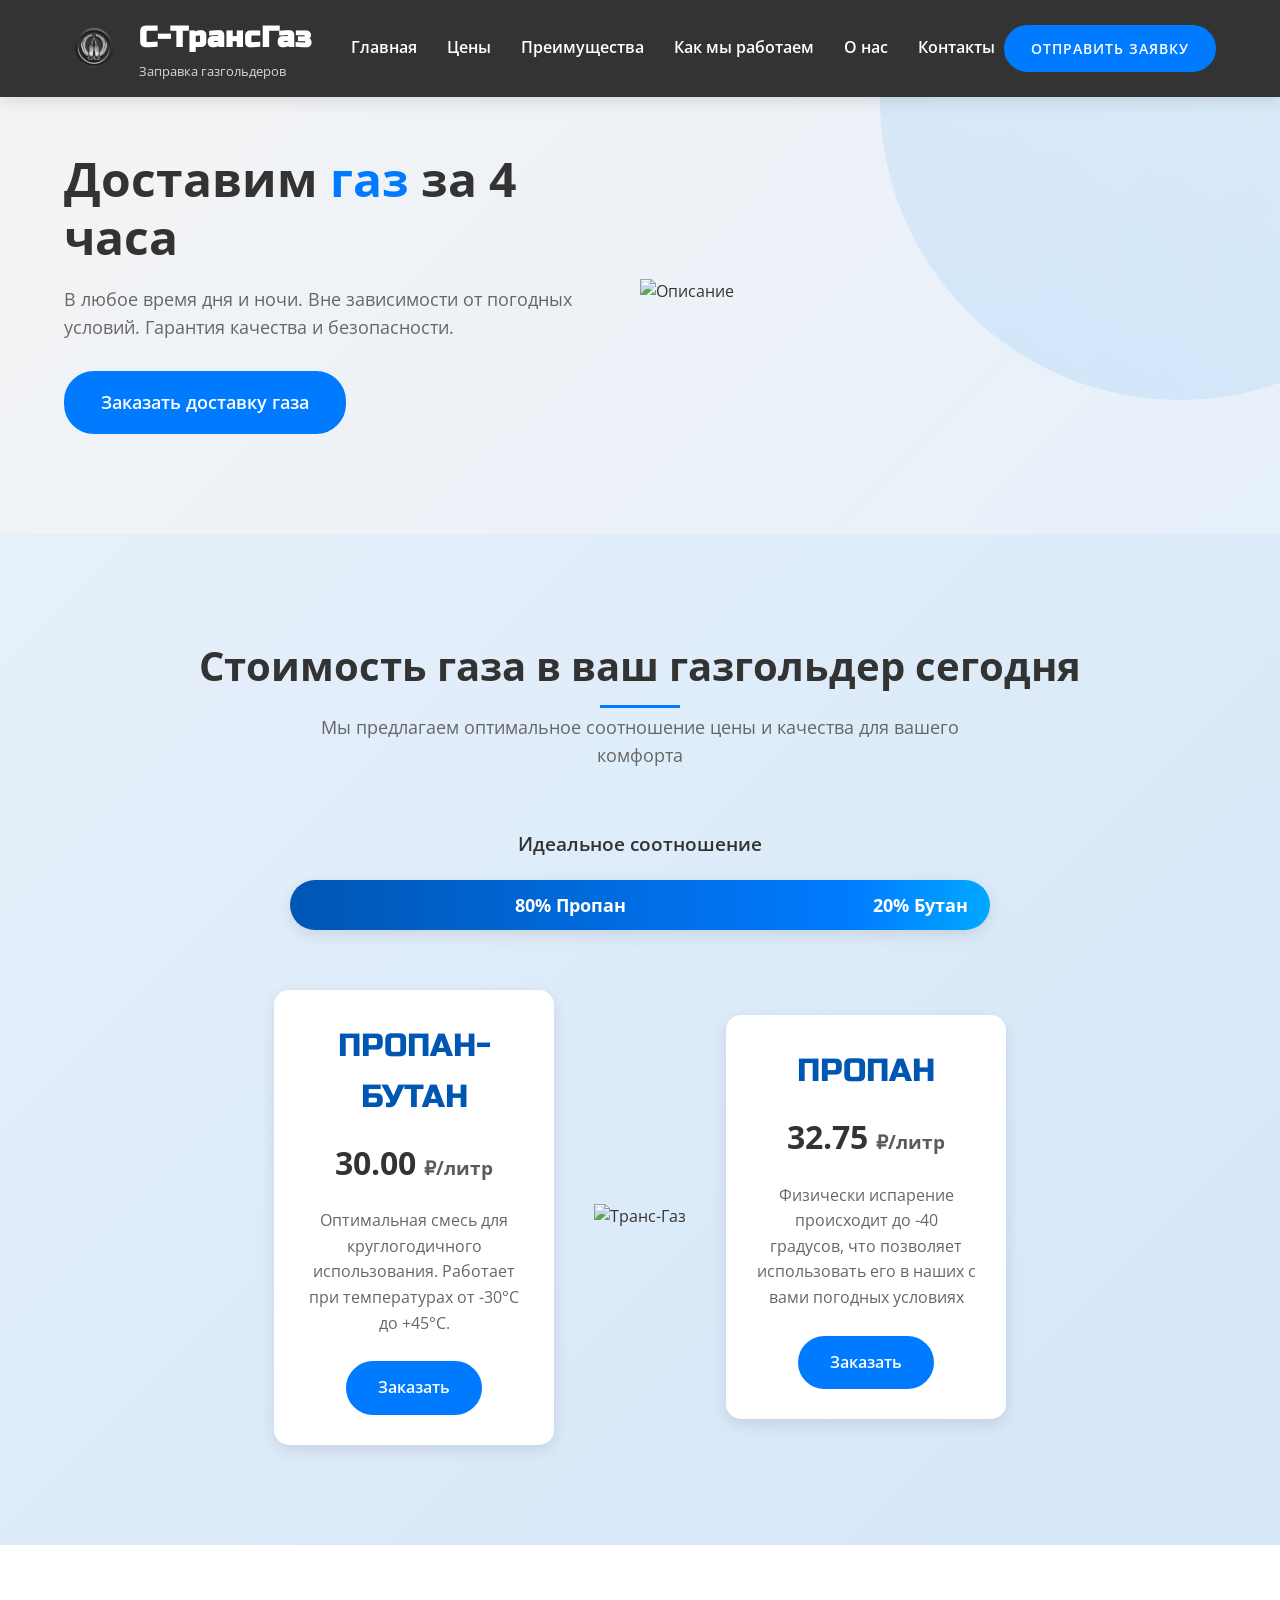
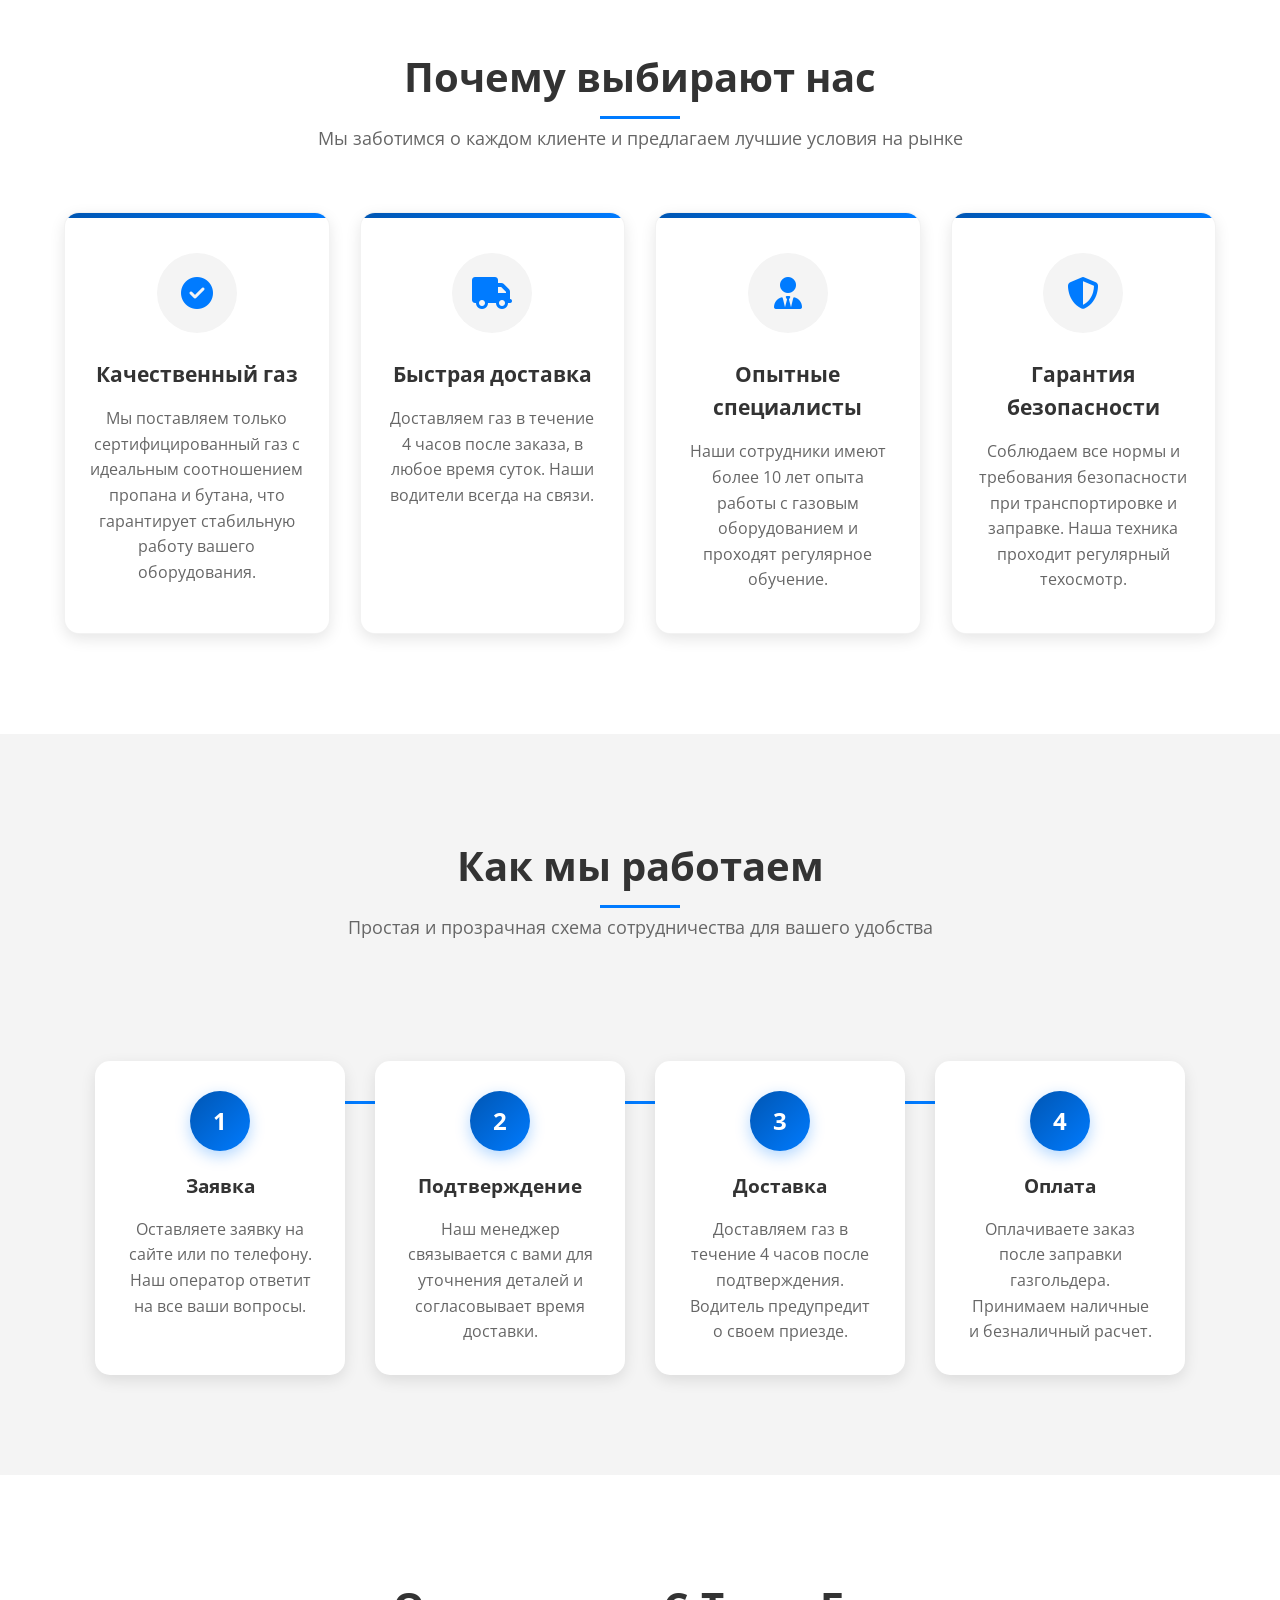
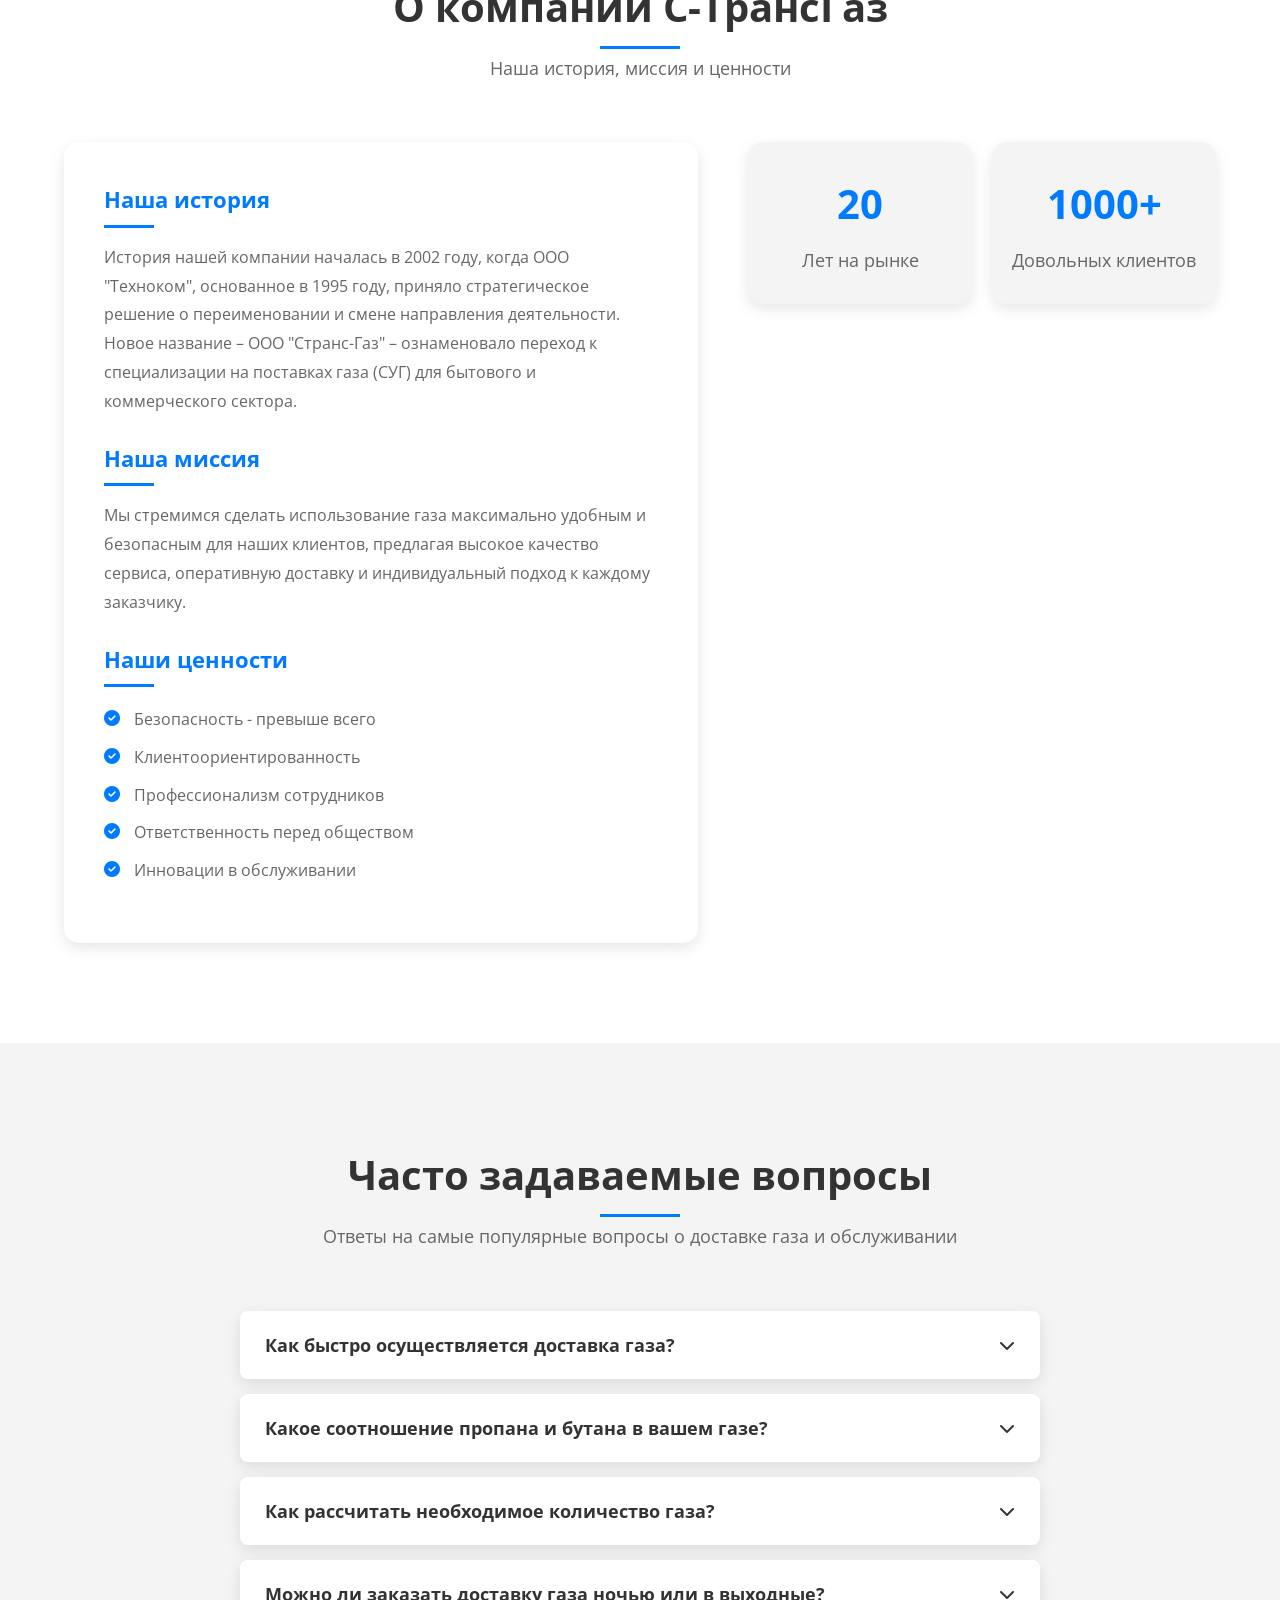
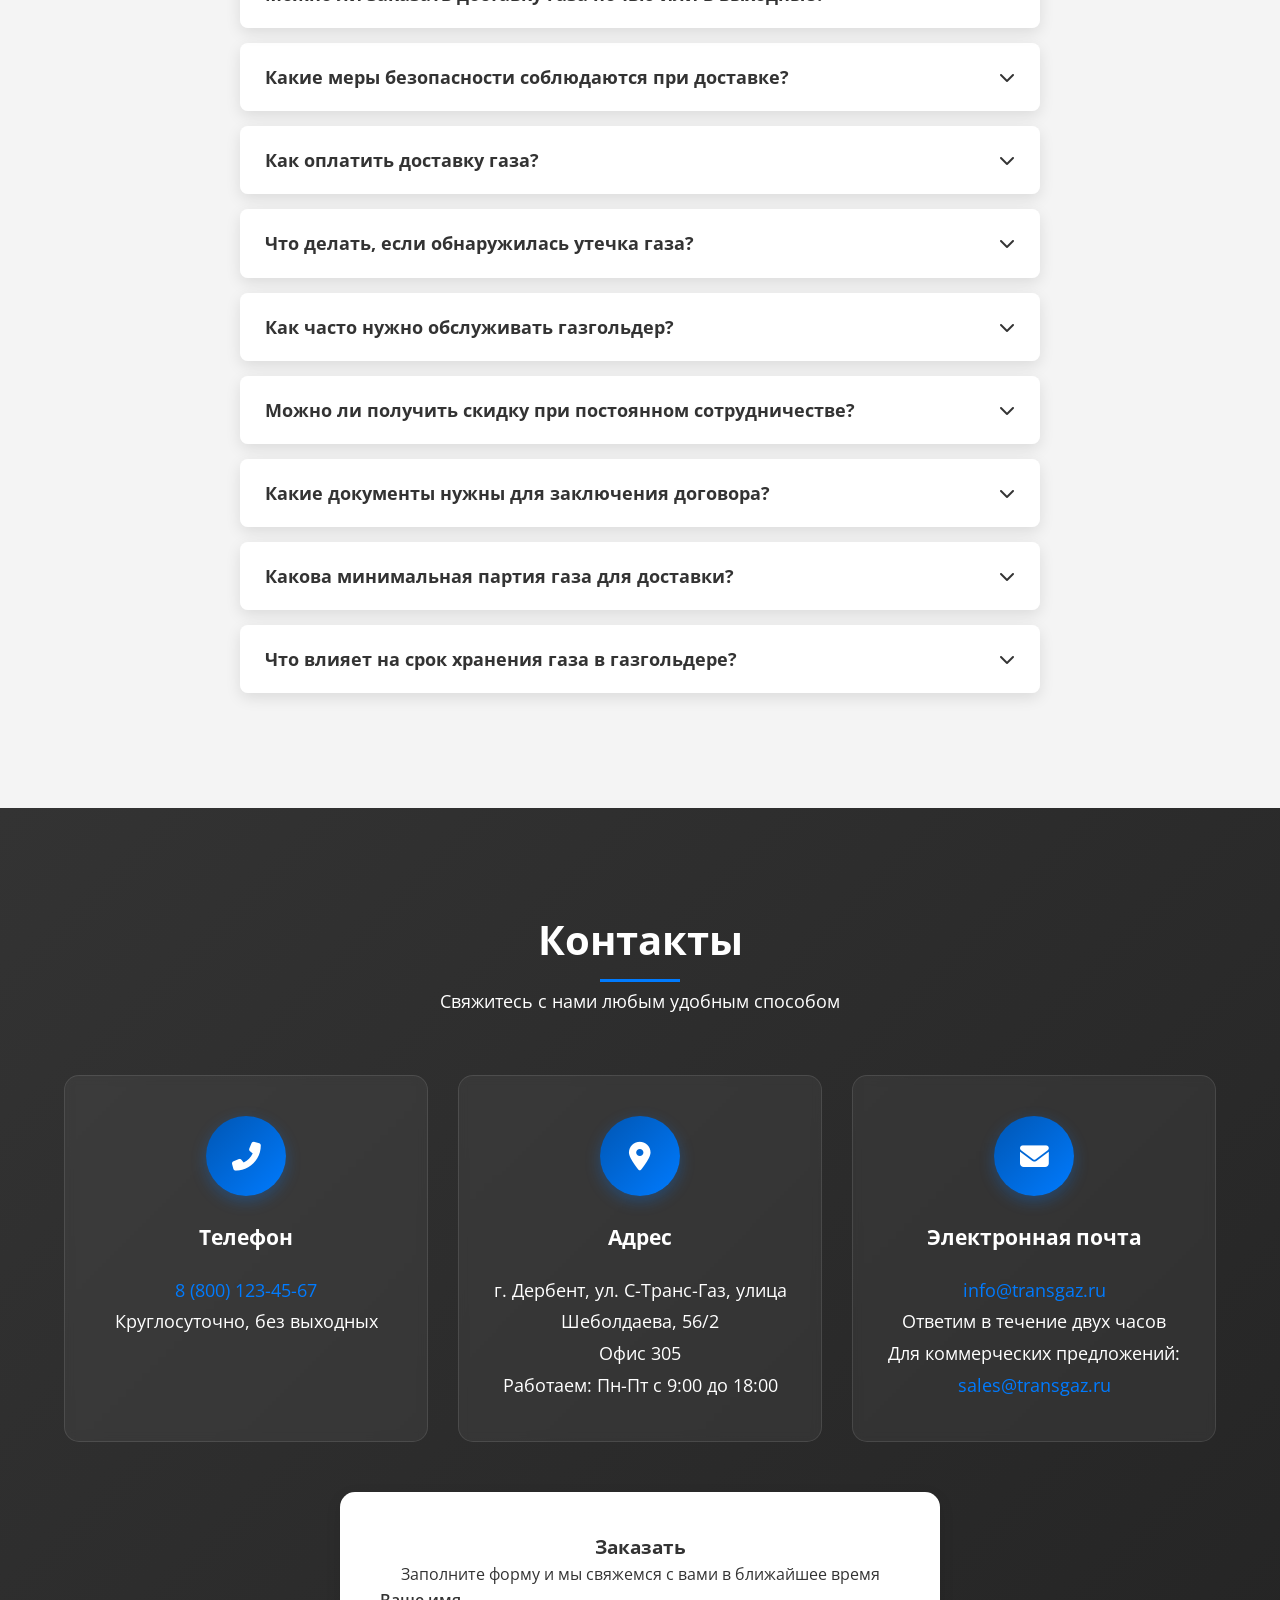
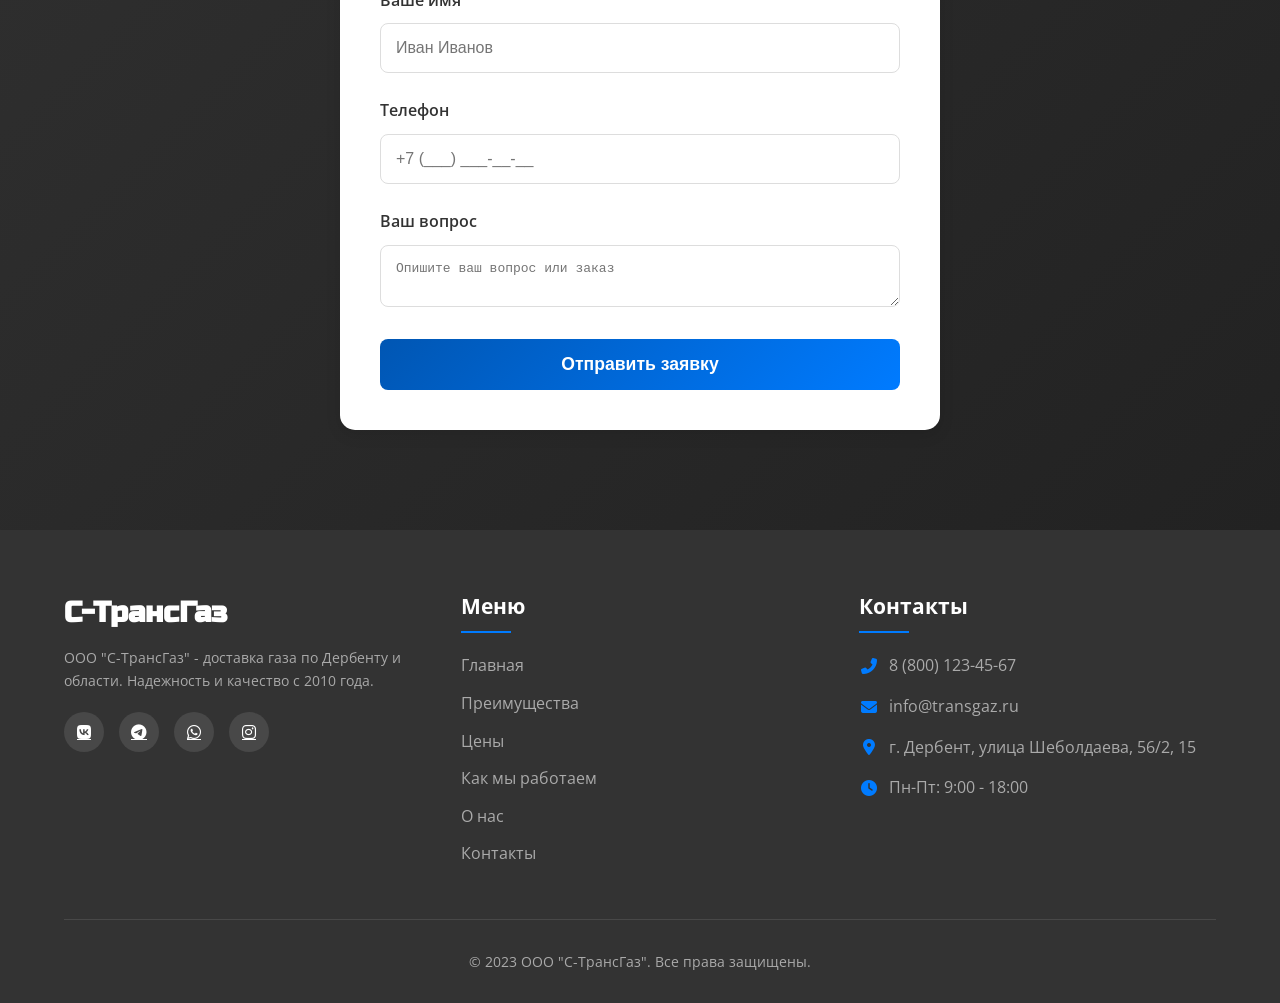
==== commit abe9b402: "Update index.html" ====
--- a/index.html
+++ b/index.html
@@ -107,7 +107,7 @@
         <div class="gas-container">
             <!-- Левый блок - информация о бутане -->
             <div class="gas-block left-block">
-                <div class="gas-name">ПРОПАН-БУТАН (80/20)</div> <!-- Название газа -->
+                <div class="gas-name">ПРОПАН-БУТАН</div> <!-- Название газа -->
                 <div class="gas-price">30.00 <span>₽/литр</span></div> <!-- Цена -->
                 <div class="gas-info"> <!-- Описание -->
                     Оптимальная смесь для круглогодичного использования. 
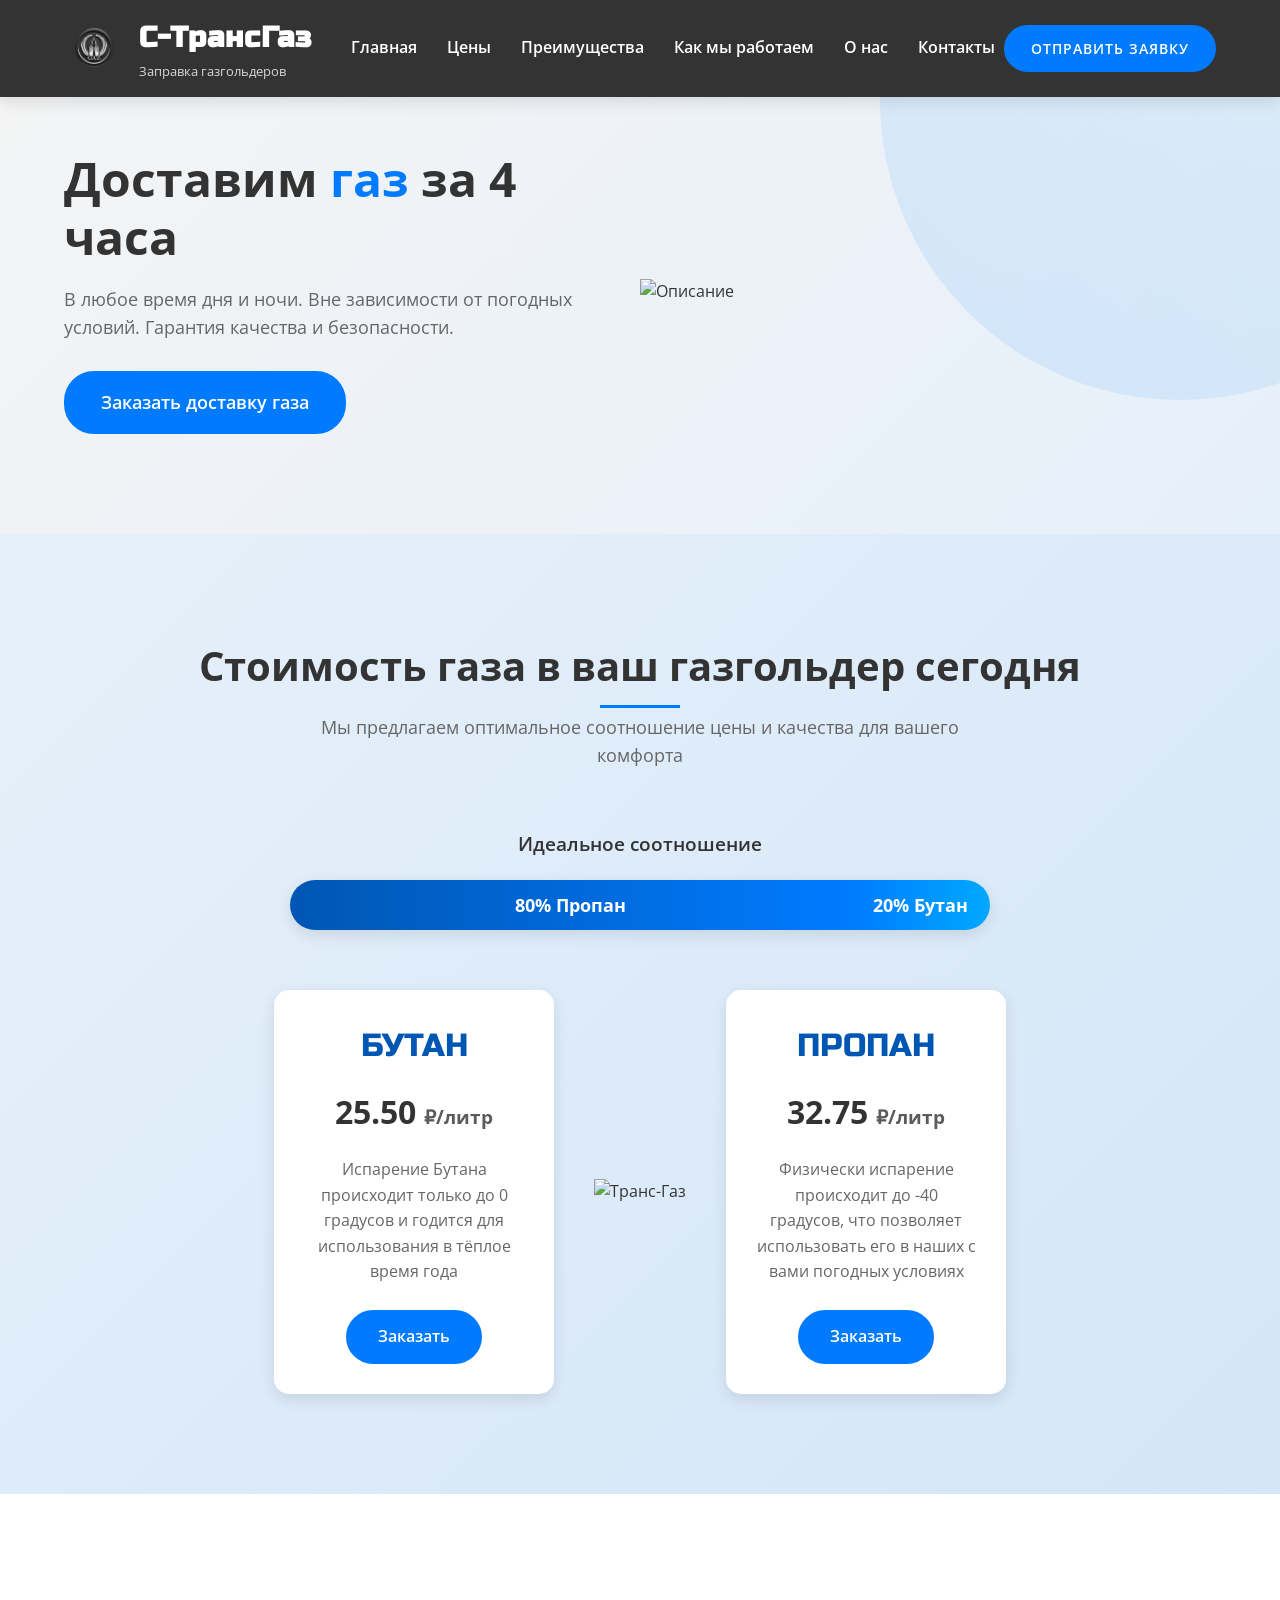
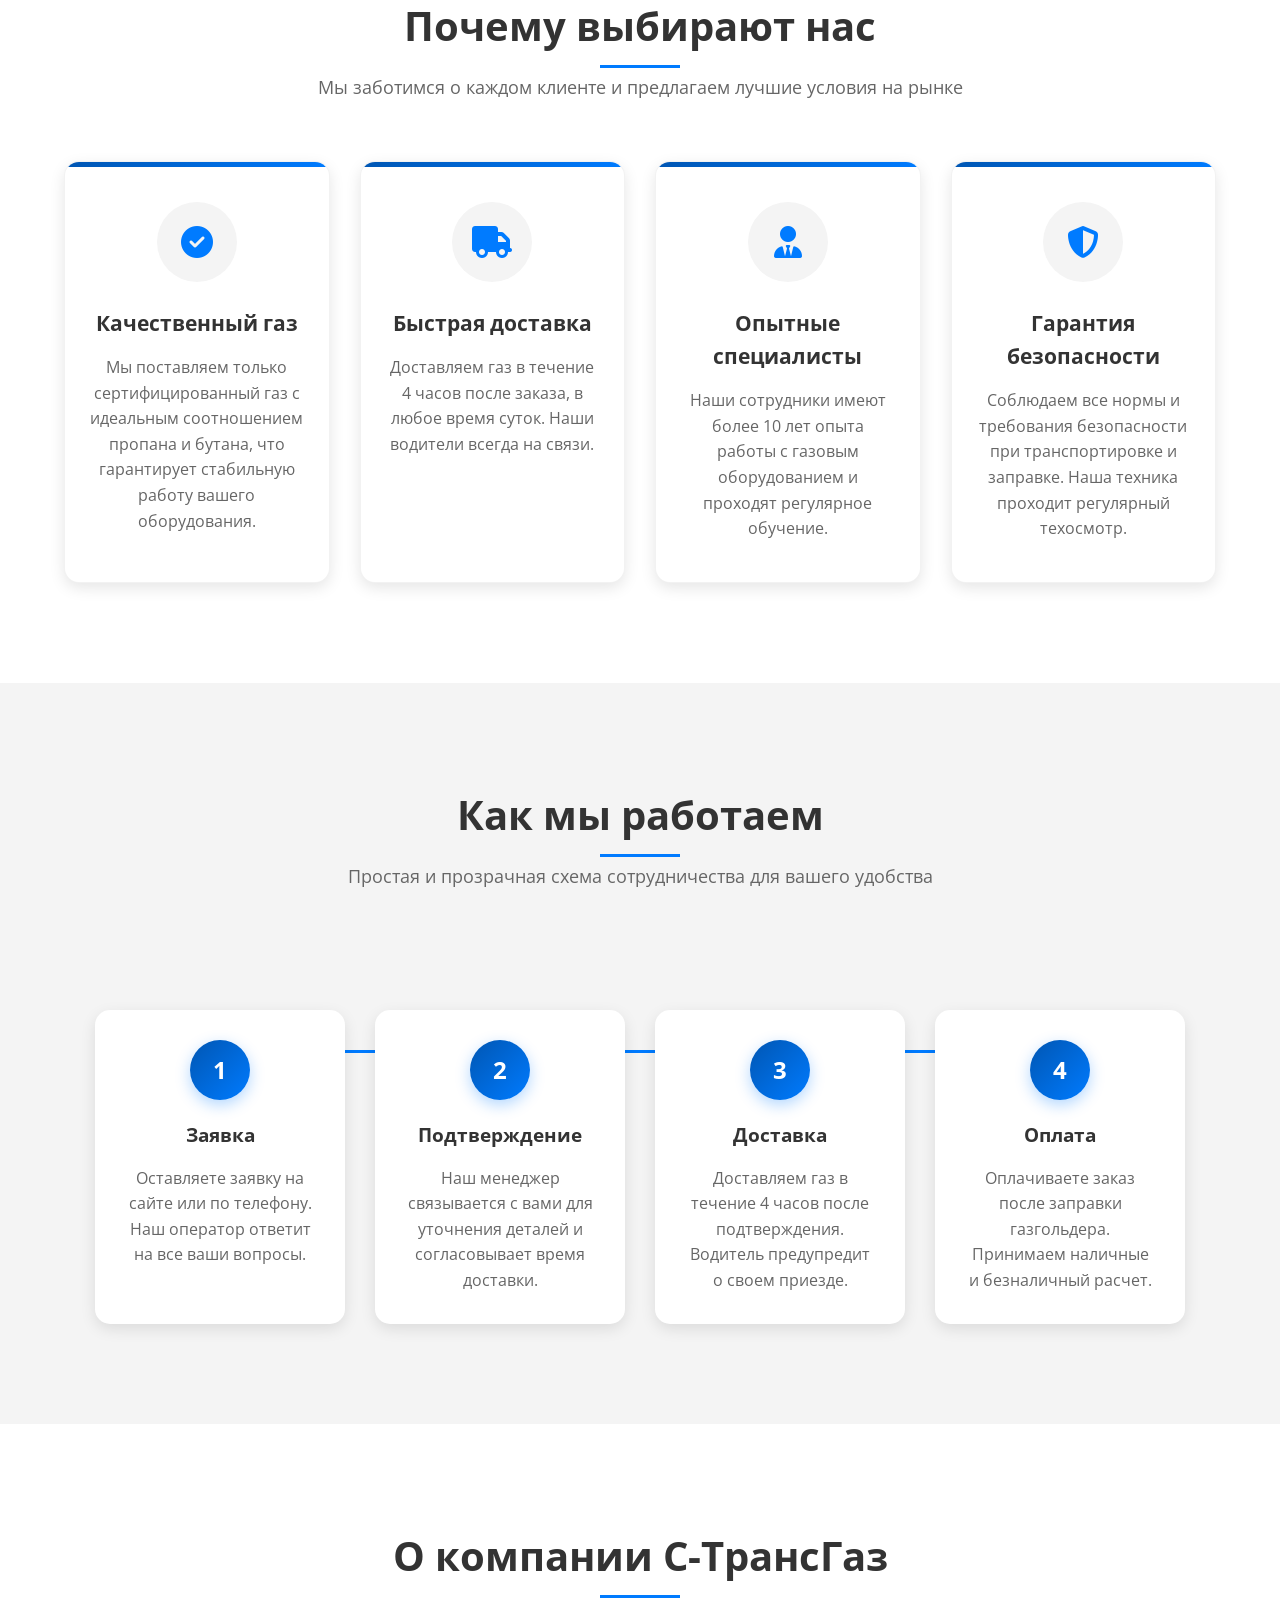
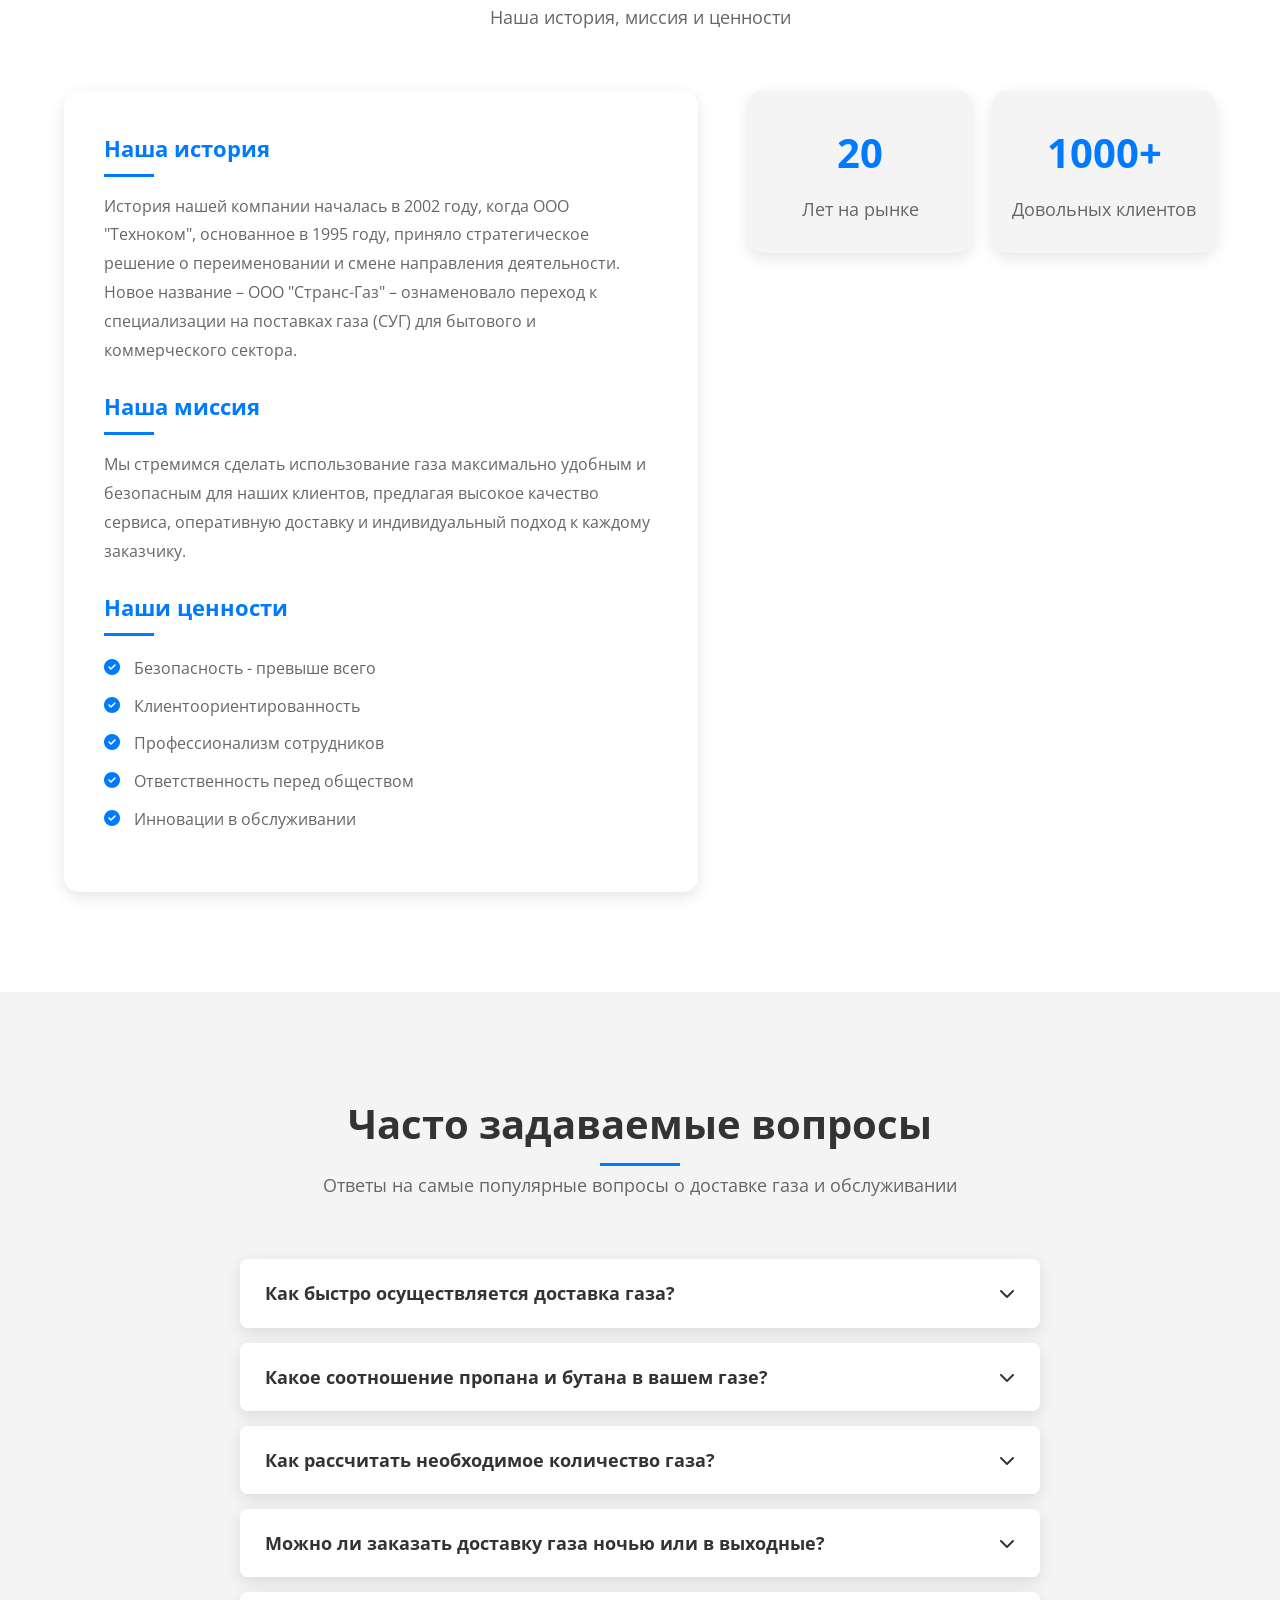
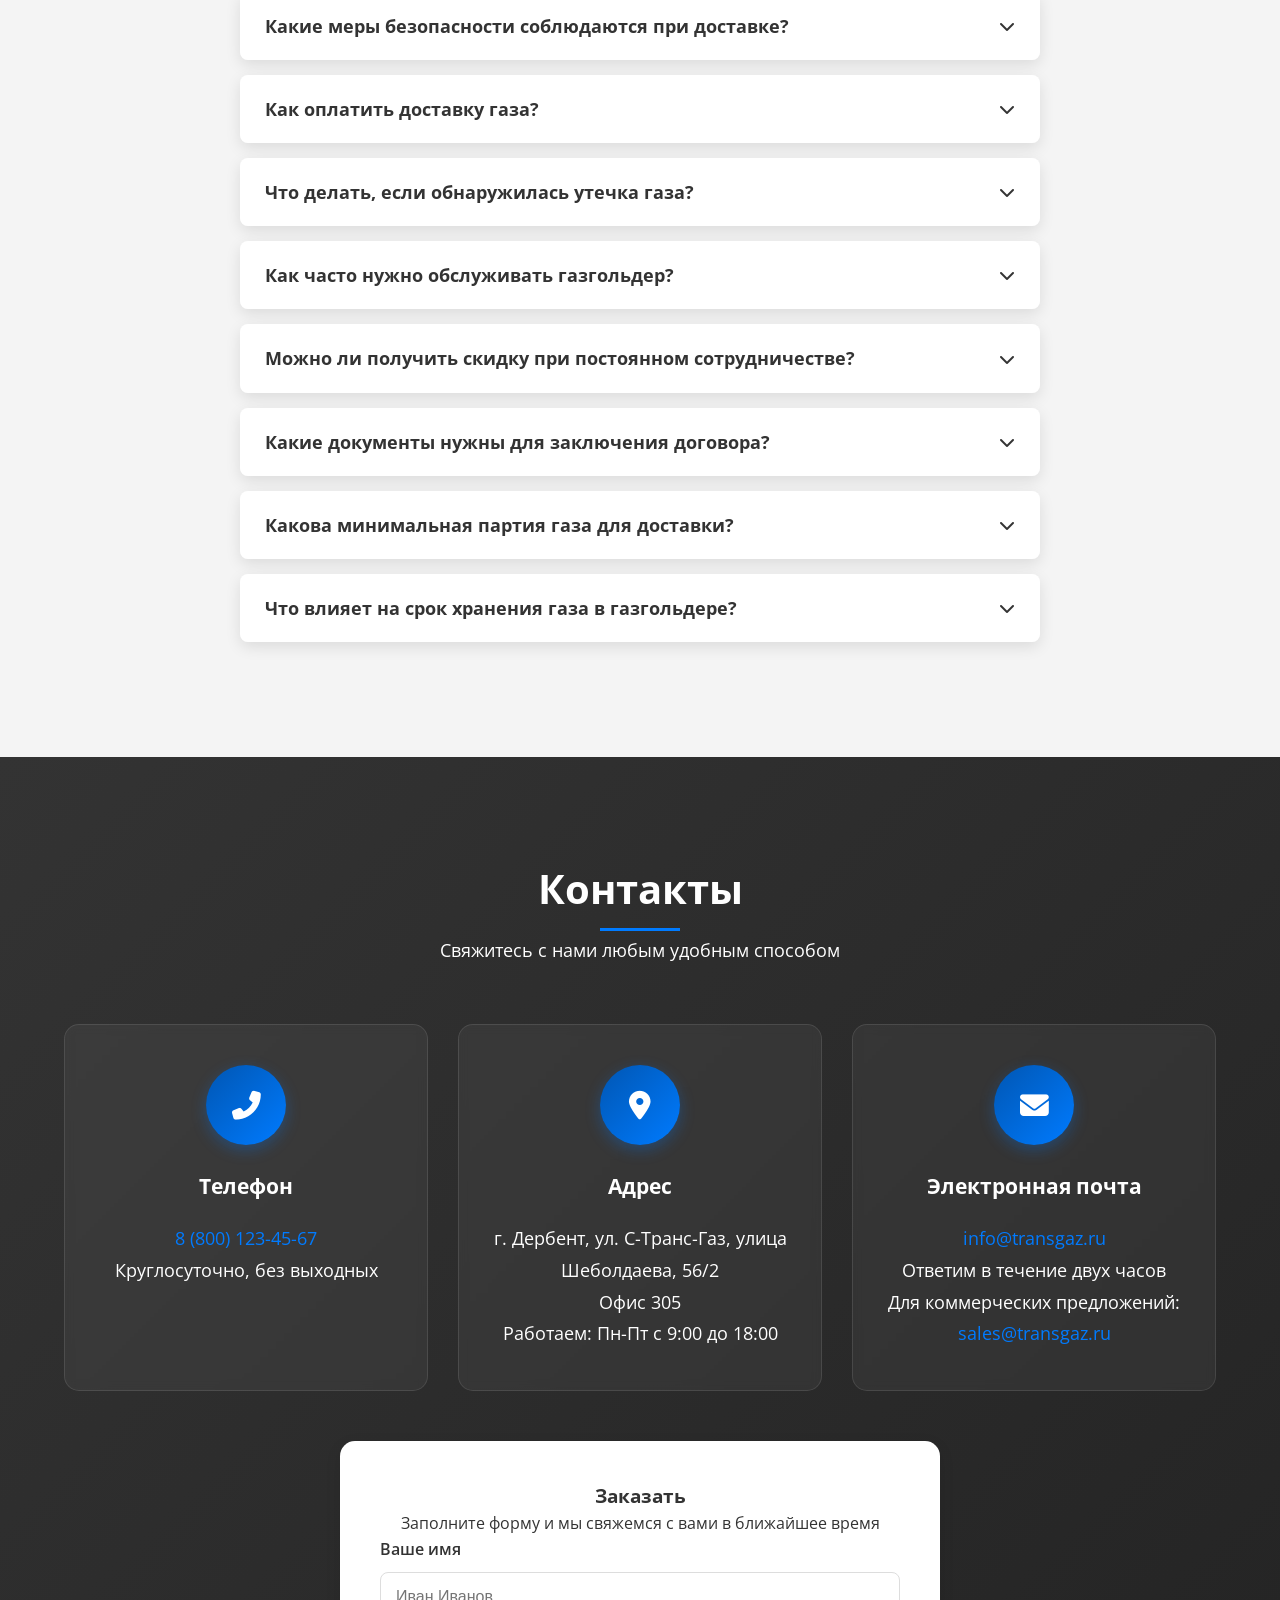
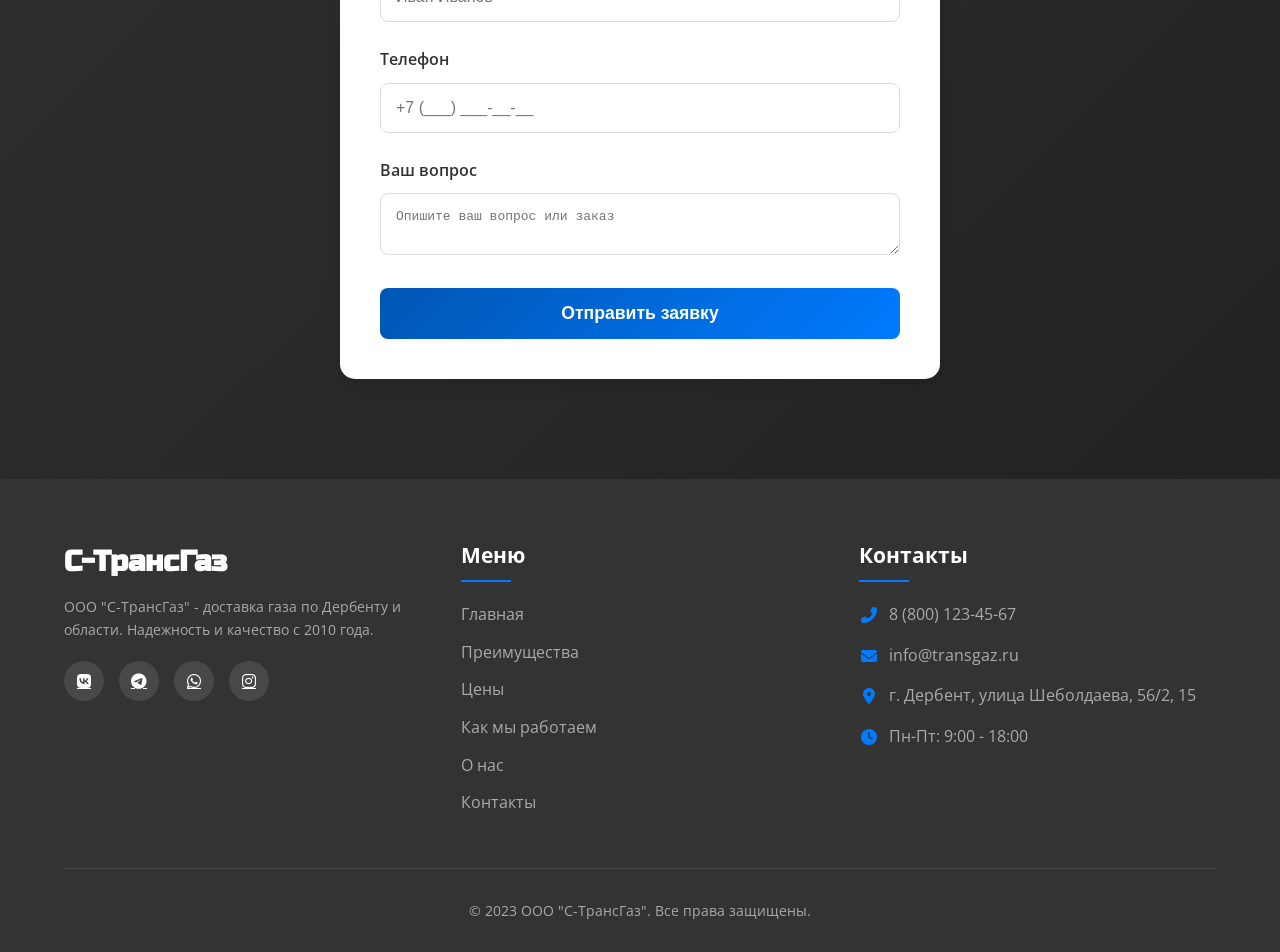
==== commit ed043f91: "Update index.html" ====
--- a/index.html
+++ b/index.html
@@ -107,11 +107,10 @@
         <div class="gas-container">
             <!-- Левый блок - информация о бутане -->
             <div class="gas-block left-block">
-                <div class="gas-name">ПРОПАН-БУТАН</div> <!-- Название газа -->
-                <div class="gas-price">30.00 <span>₽/литр</span></div> <!-- Цена -->
+                <div class="gas-name">БУТАН</div> <!-- Название газа -->
+                <div class="gas-price">25.50 <span>₽/литр</span></div> <!-- Цена -->
                 <div class="gas-info"> <!-- Описание -->
-                    Оптимальная смесь для круглогодичного использования. 
-                Работает при температурах от -30°C до +45°C.
+                    Испарение Бутана происходит только до 0 градусов и годится для использования в тёплое время года
                 </div>
                 <!-- Кнопка заказа -->
                 <a href="#contacts" class="order-button">Заказать</a>
@@ -133,6 +132,7 @@
             </div>
         </div>
     </section>
+
     
     <!-- Секция преимуществ компании -->
     <section class="advantages-section" id="advantages">
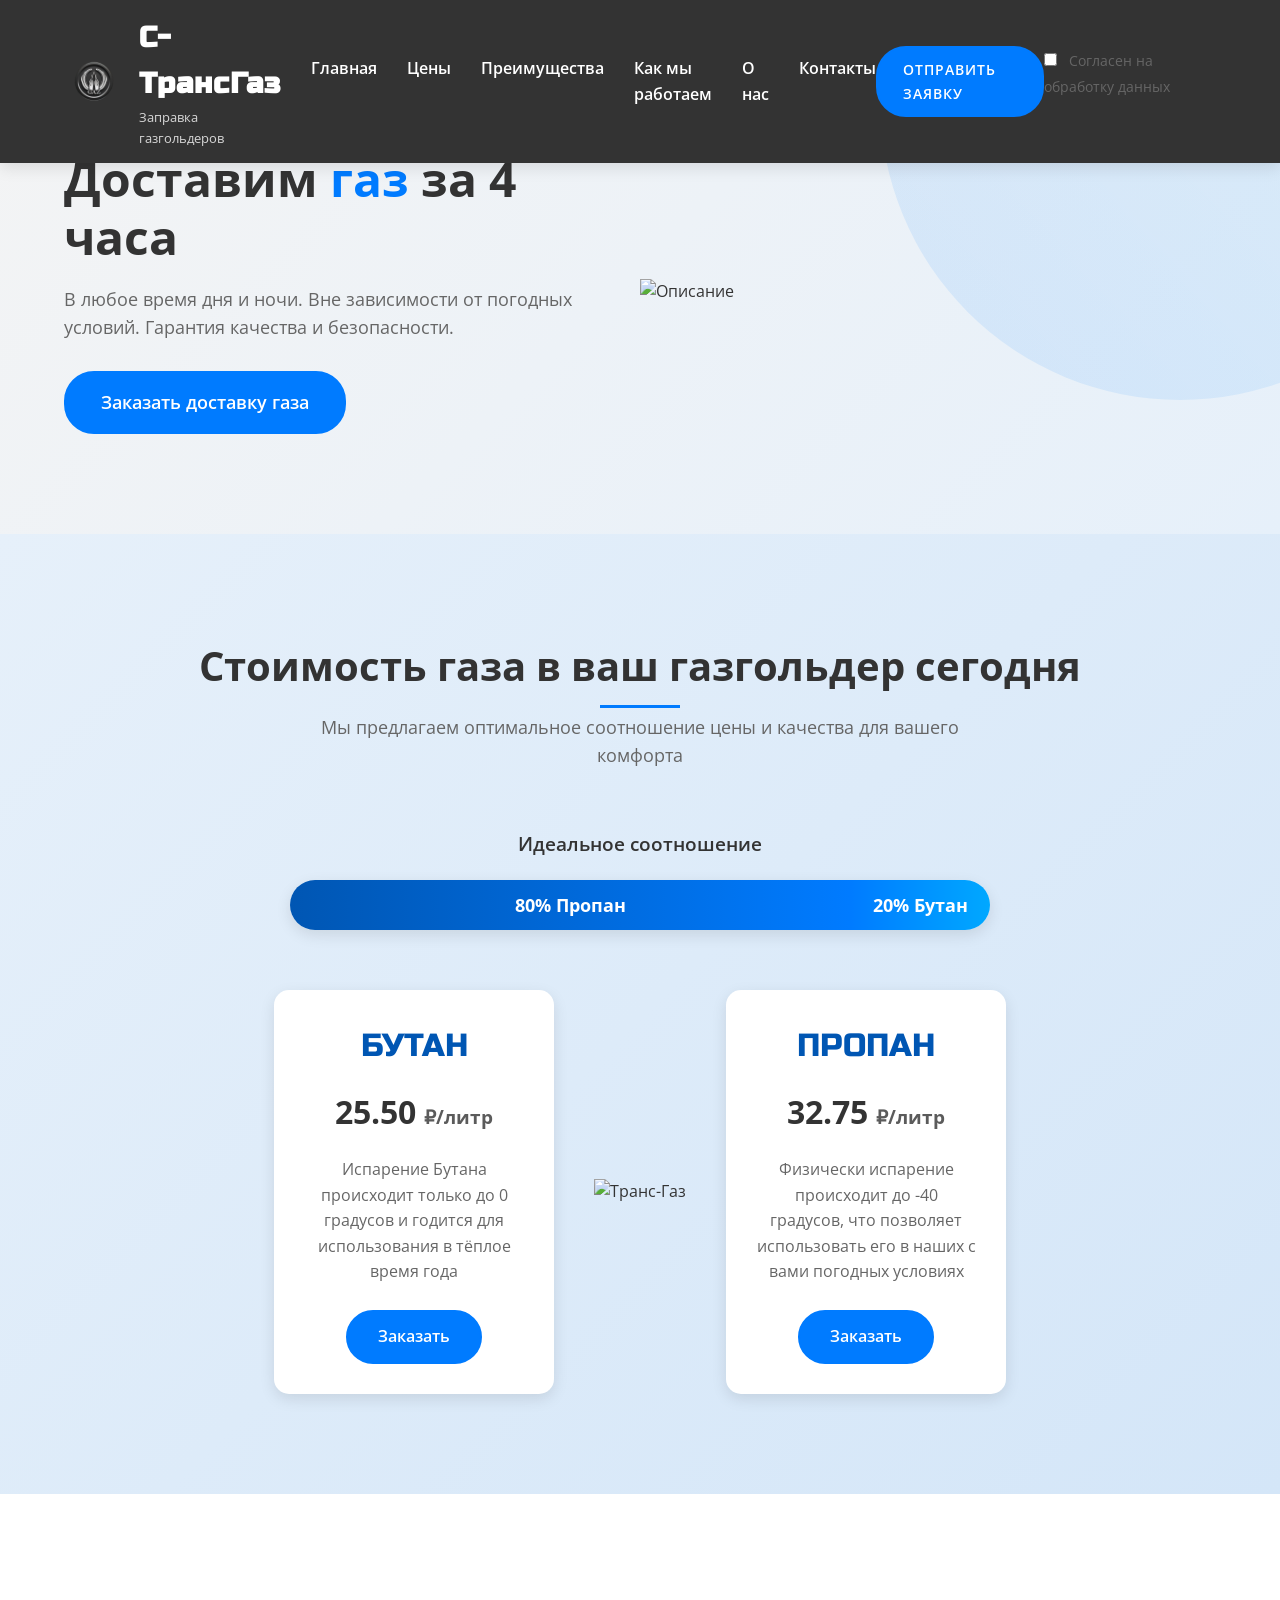
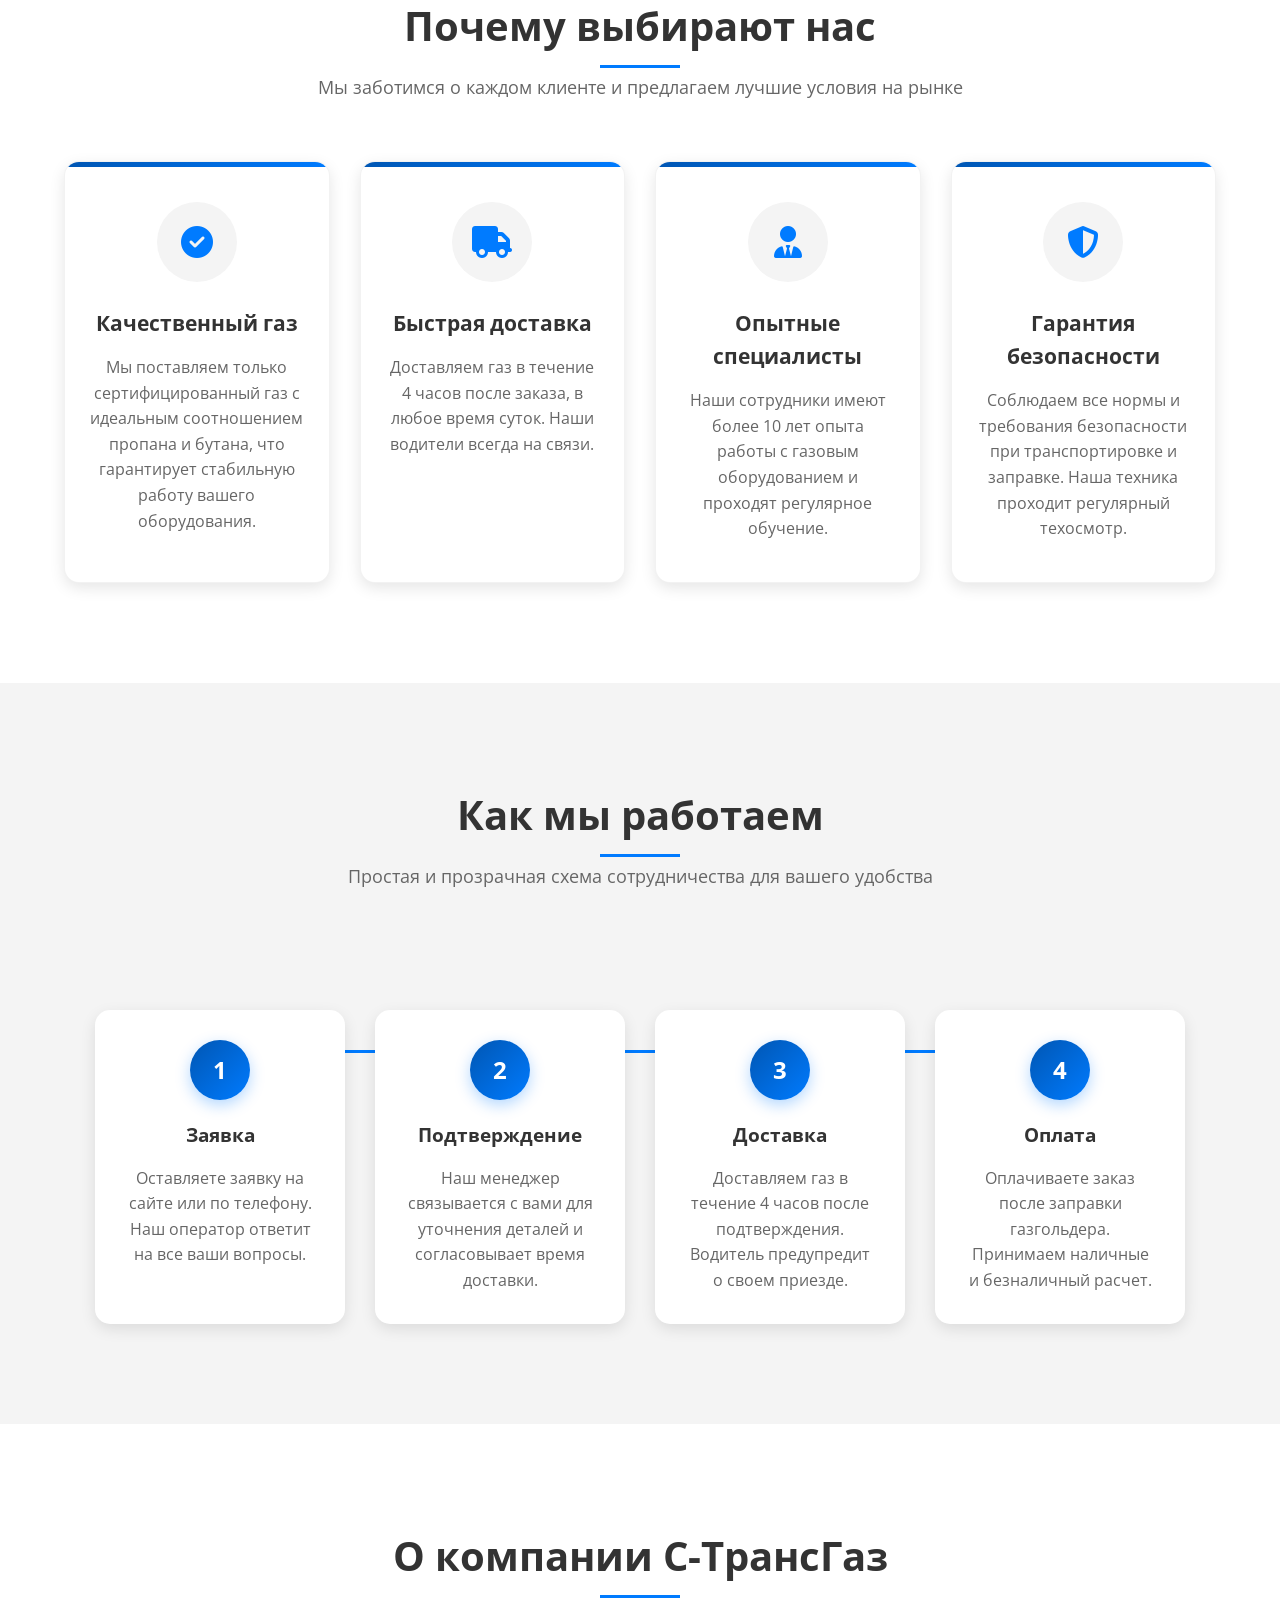
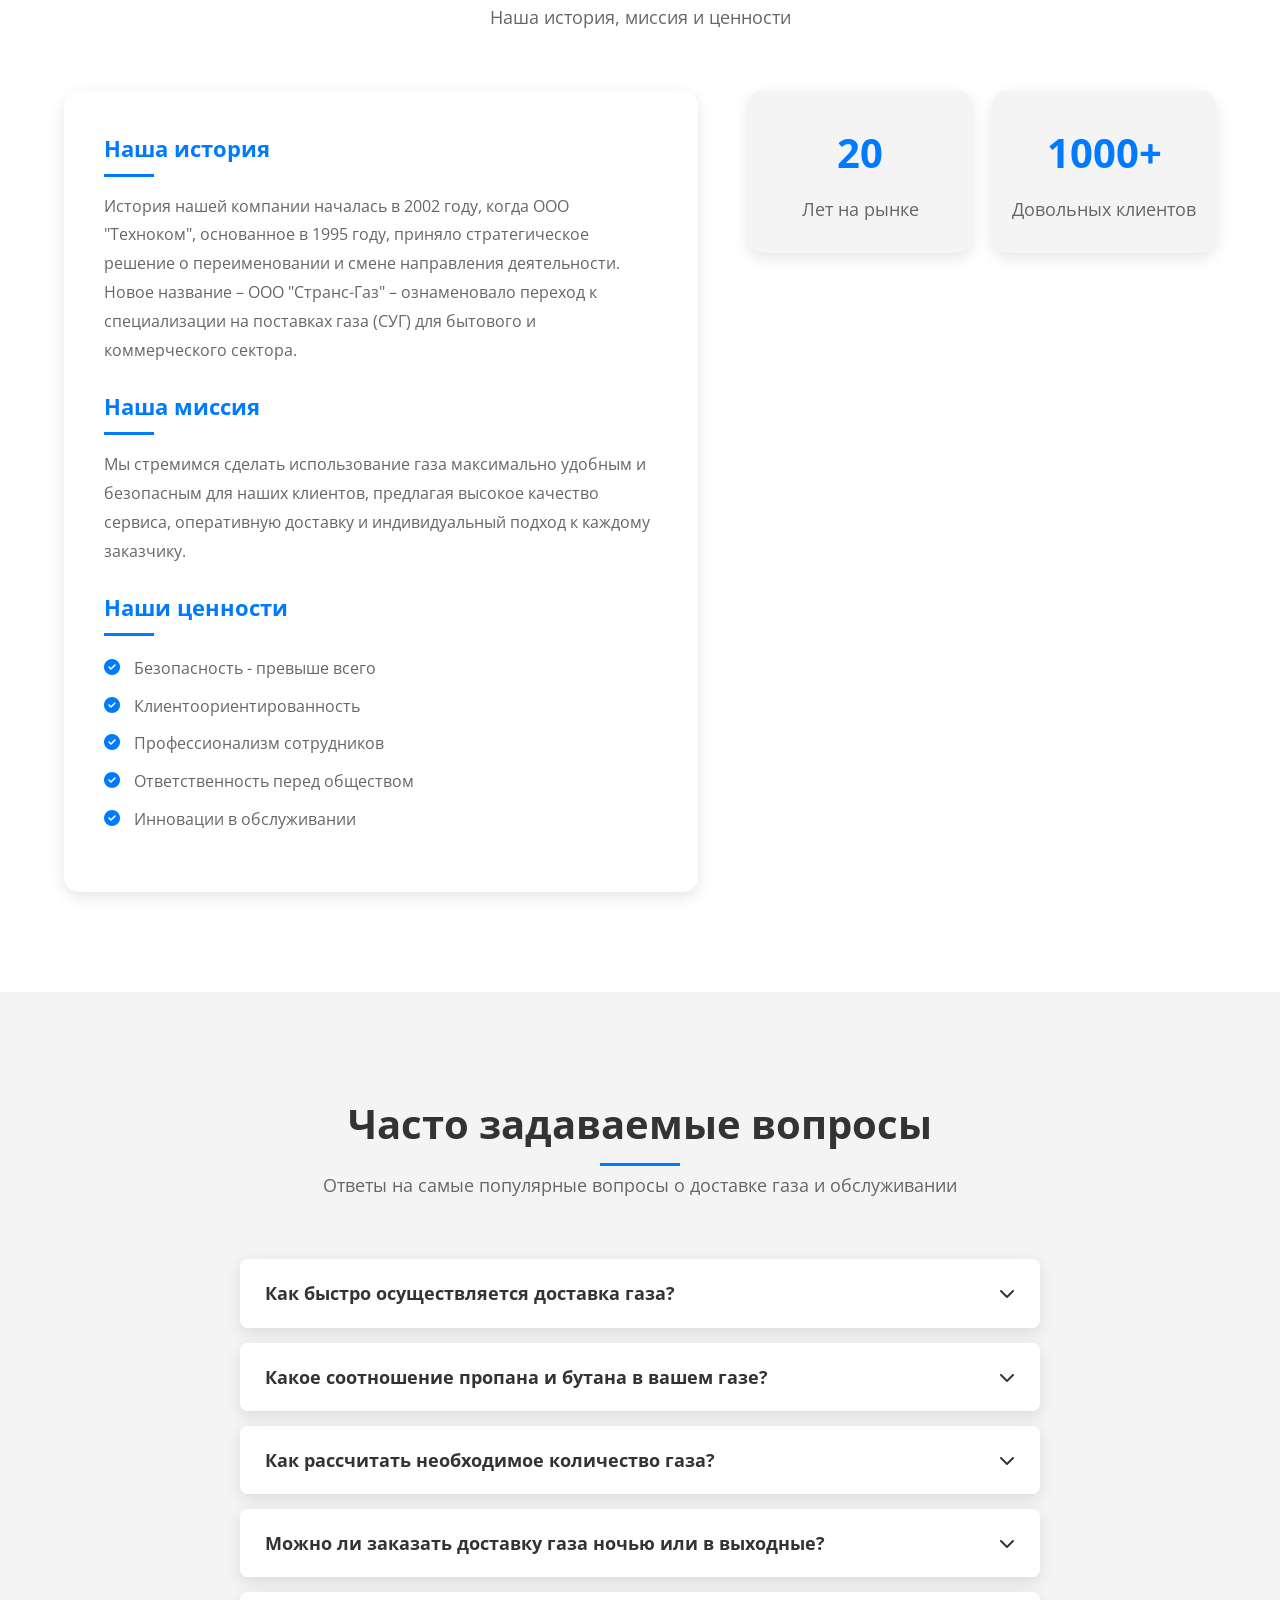
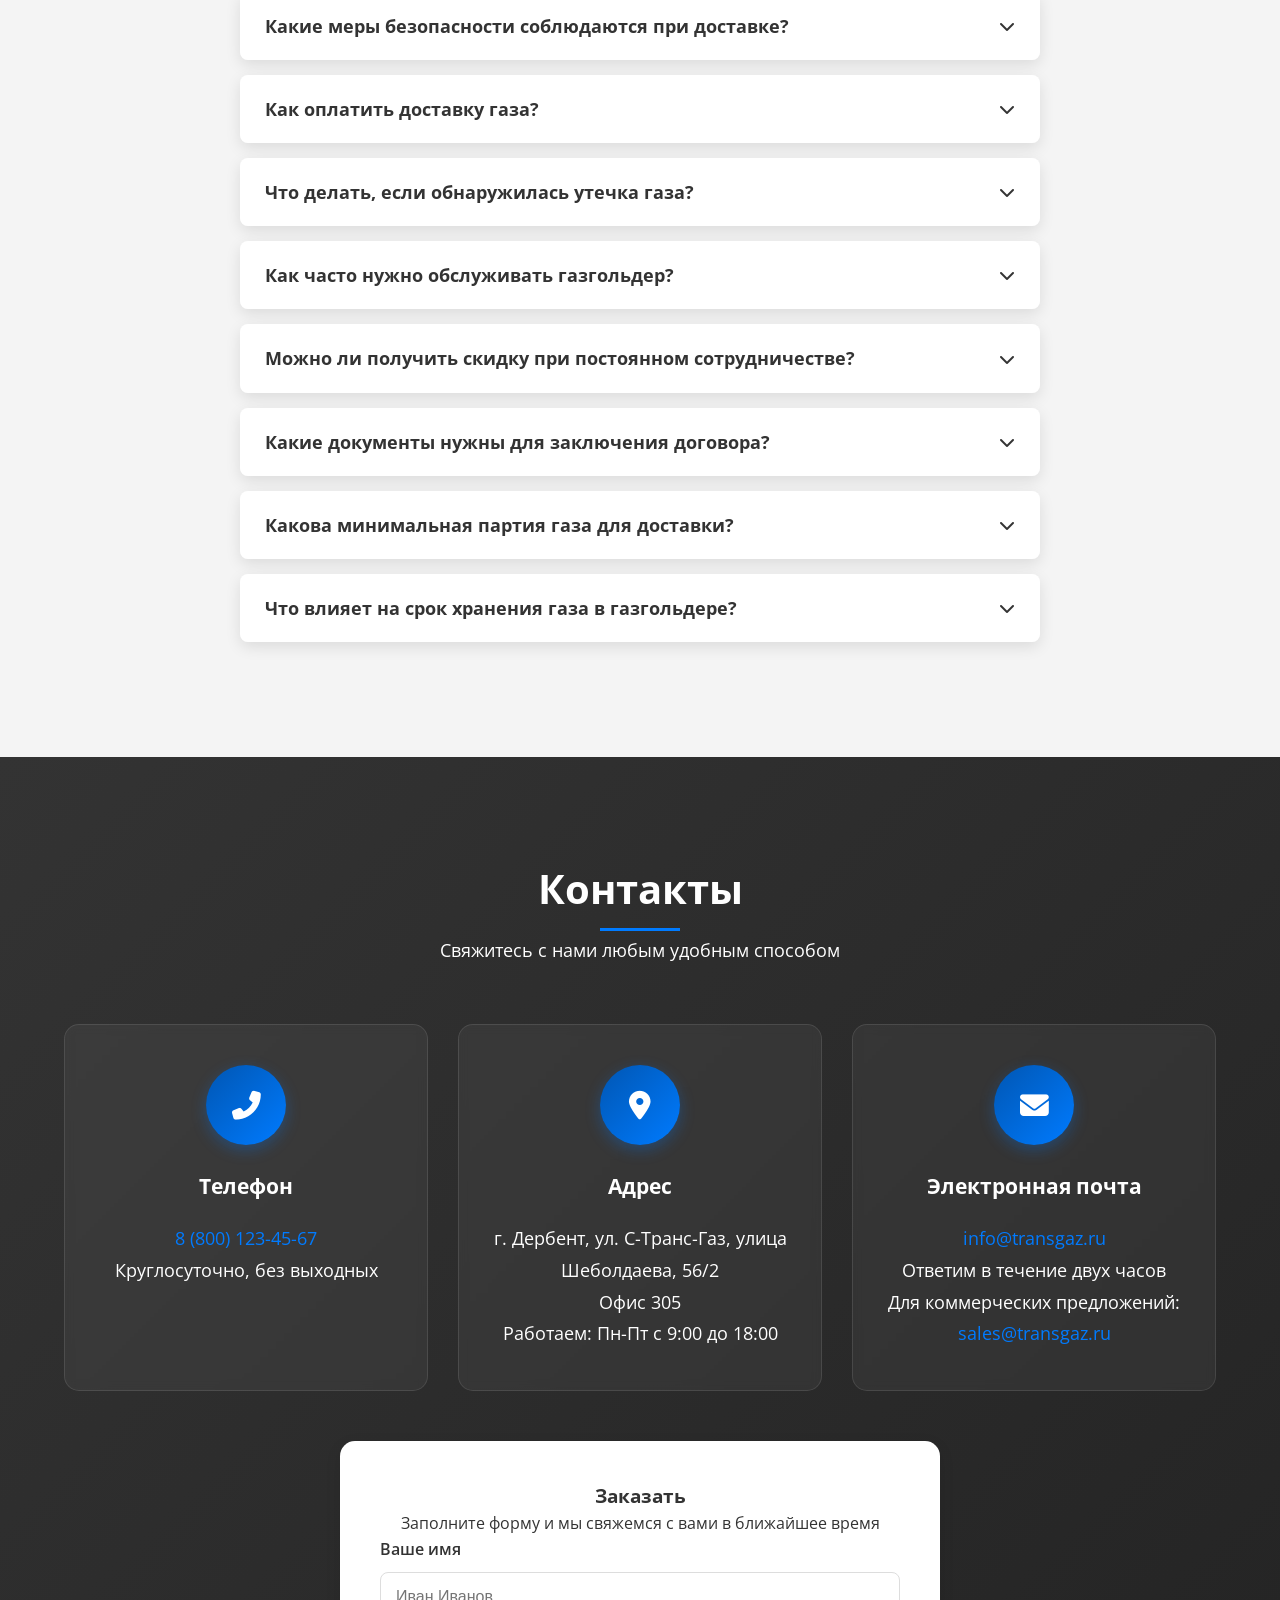
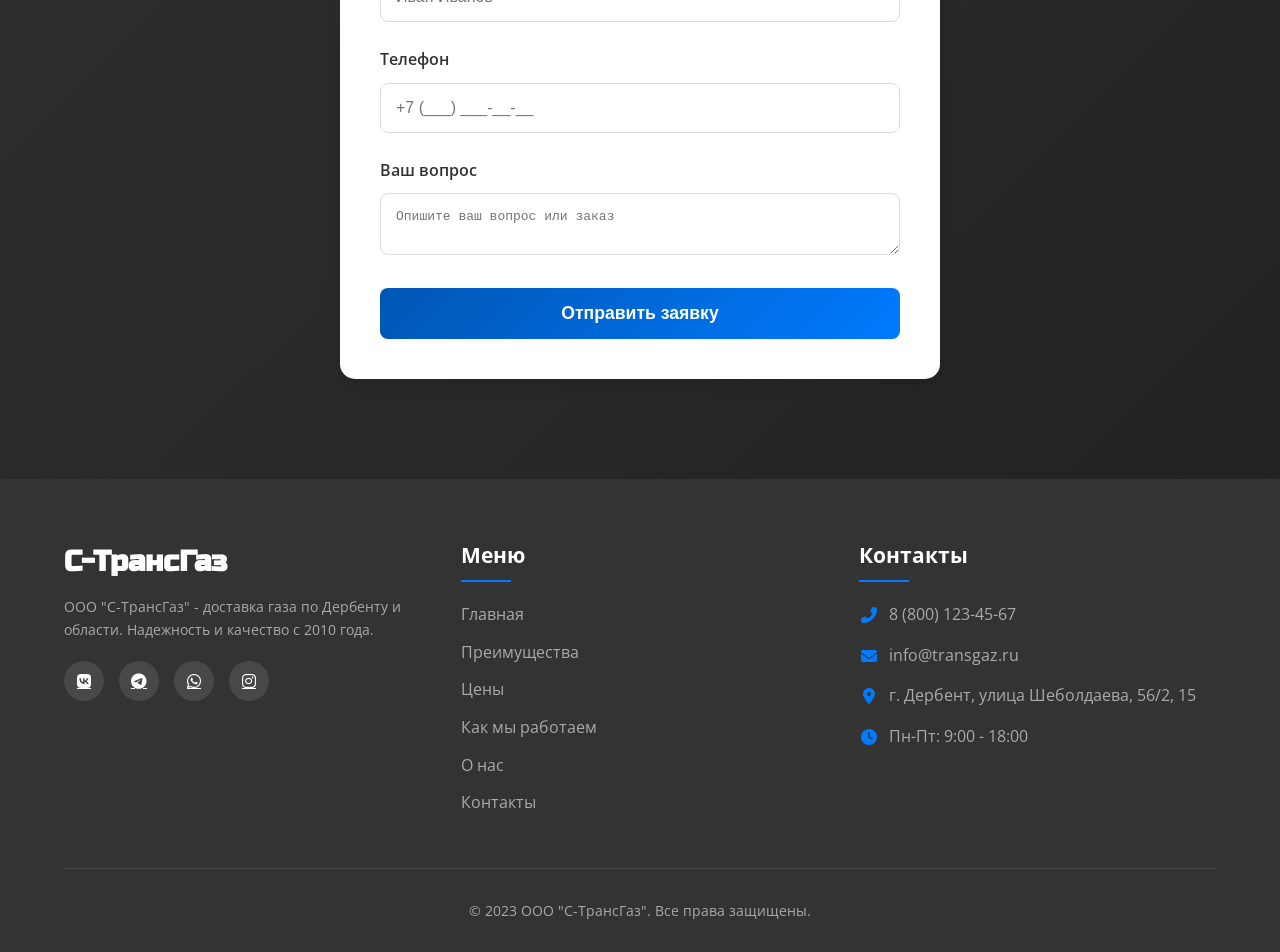
==== commit b7a6e6ab: "Update index.html" ====
--- a/index.html
+++ b/index.html
@@ -44,7 +44,7 @@
         <!-- Основное меню навигации -->
         <nav>
             <ul> <!-- Ненумерованный список пунктов меню -->
-                <li><a href="#pricing">Главная</a></li> <!-- Пункт меню -->
+                <li><a href="#hero">Главная</a></li> <!-- Пункт меню -->
                 <li><a href="#pricing">Цены</a></li>
                 <li><a href="#advantages">Преимущества</a></li>
                 <li><a href="#workflow">Как мы работаем</a></li>
@@ -55,6 +55,10 @@
         
         <!-- Кнопка "Отправить заявку" -->
         <a href="#contacts" class="cta">Отправить заявку</a>
+        <div style="margin-bottom: 15px;">
+  <input type="checkbox" id="agree" required style="margin-right: 8px;">
+  <label for="agree" style="color: #666; font-size: 14px;">Согласен на обработку данных</label>
+</div>
         
         <!-- Кнопка меню для мобильных устройств (появляется на маленьких экранах) -->
         <button class="hamburger">
@@ -64,7 +68,7 @@
     </header>
 
     <!-- Главный баннер (первая секция под шапкой) -->
-    <section class="hero-section">
+    <section class="hero-section" id="hero">
         <!-- Текстовый блок -->
         <div class="hero-content">
             <!-- Главный заголовок с выделенным словом "газ" -->
@@ -554,7 +558,7 @@
             <div class="footer-links">
                 <h4>Меню</h4>
                 <ul>
-                    <li><a href="#">Главная</a></li>
+                    <li><a href="#hero">Главная</a></li>
                     <li><a href="#advantages">Преимущества</a></li>
                     <li><a href="#pricing">Цены</a></li>
                     <li><a href="#workflow">Как мы работаем</a></li>
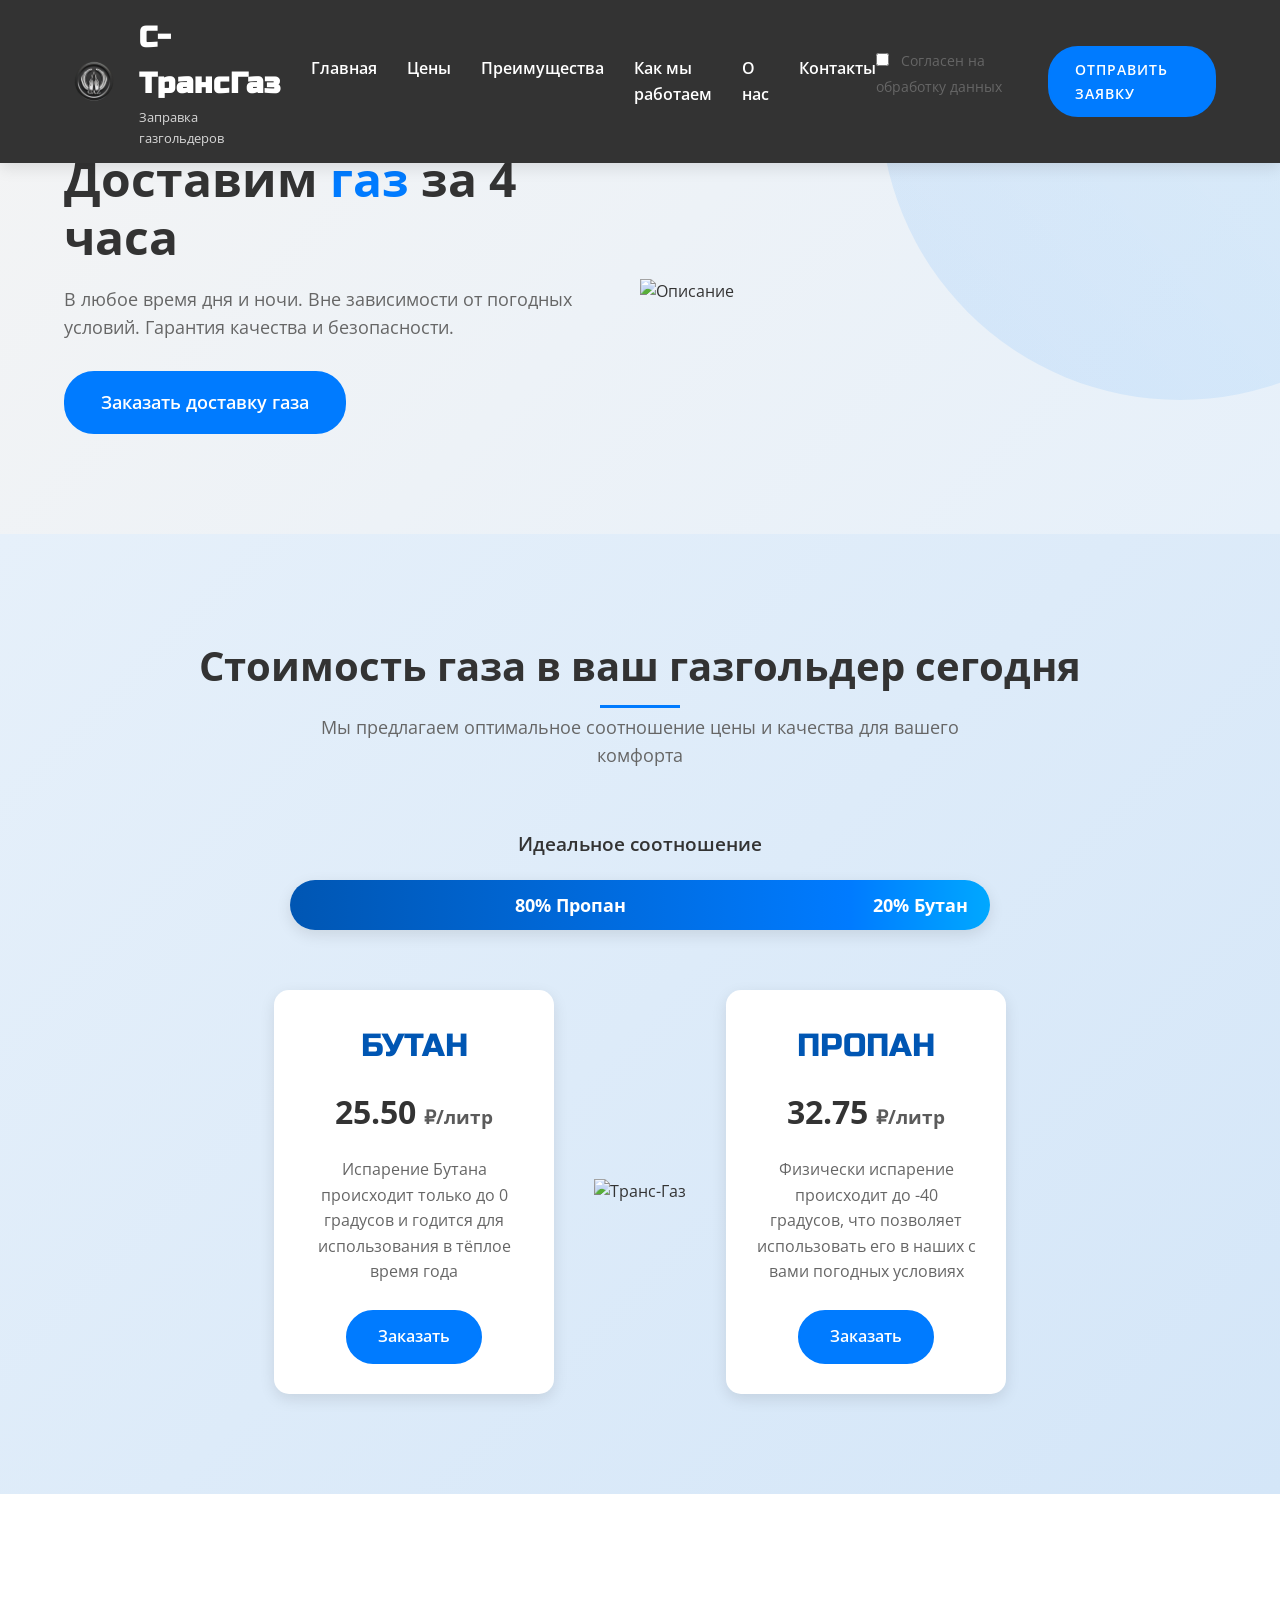
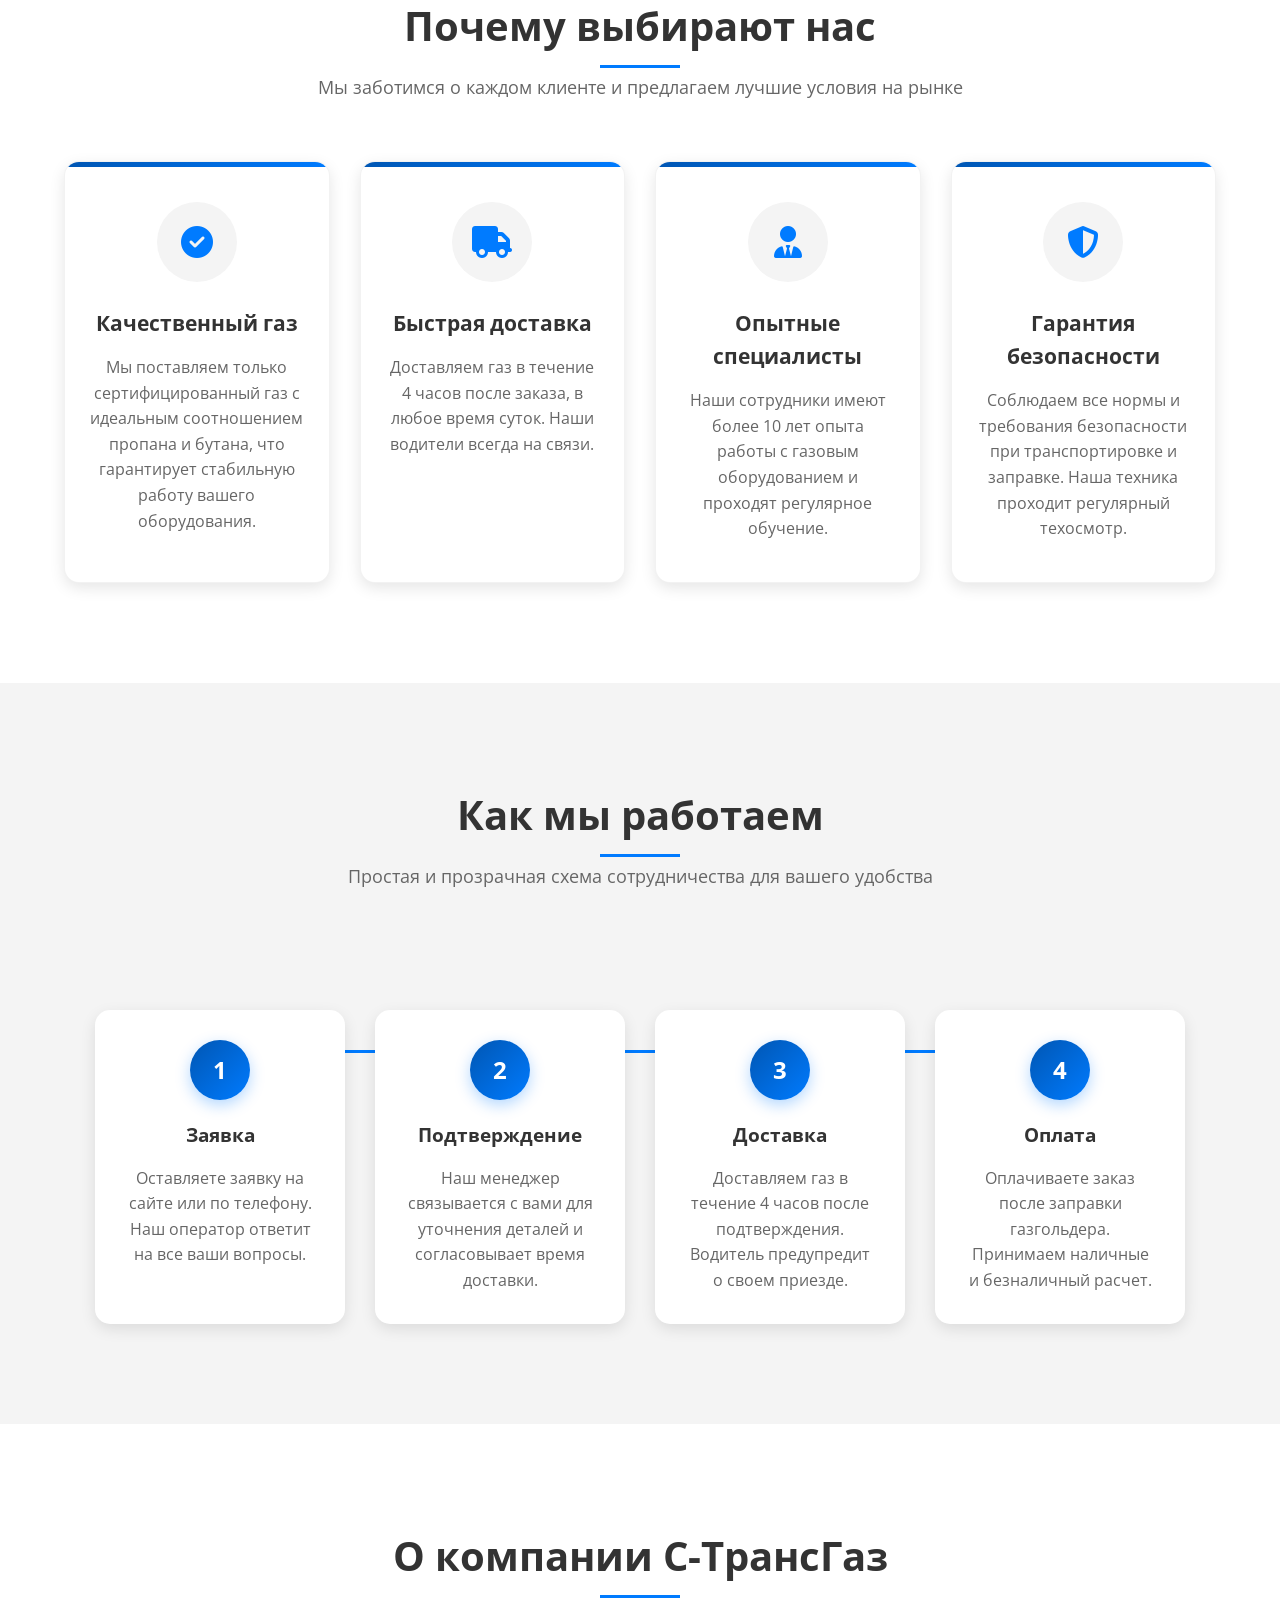
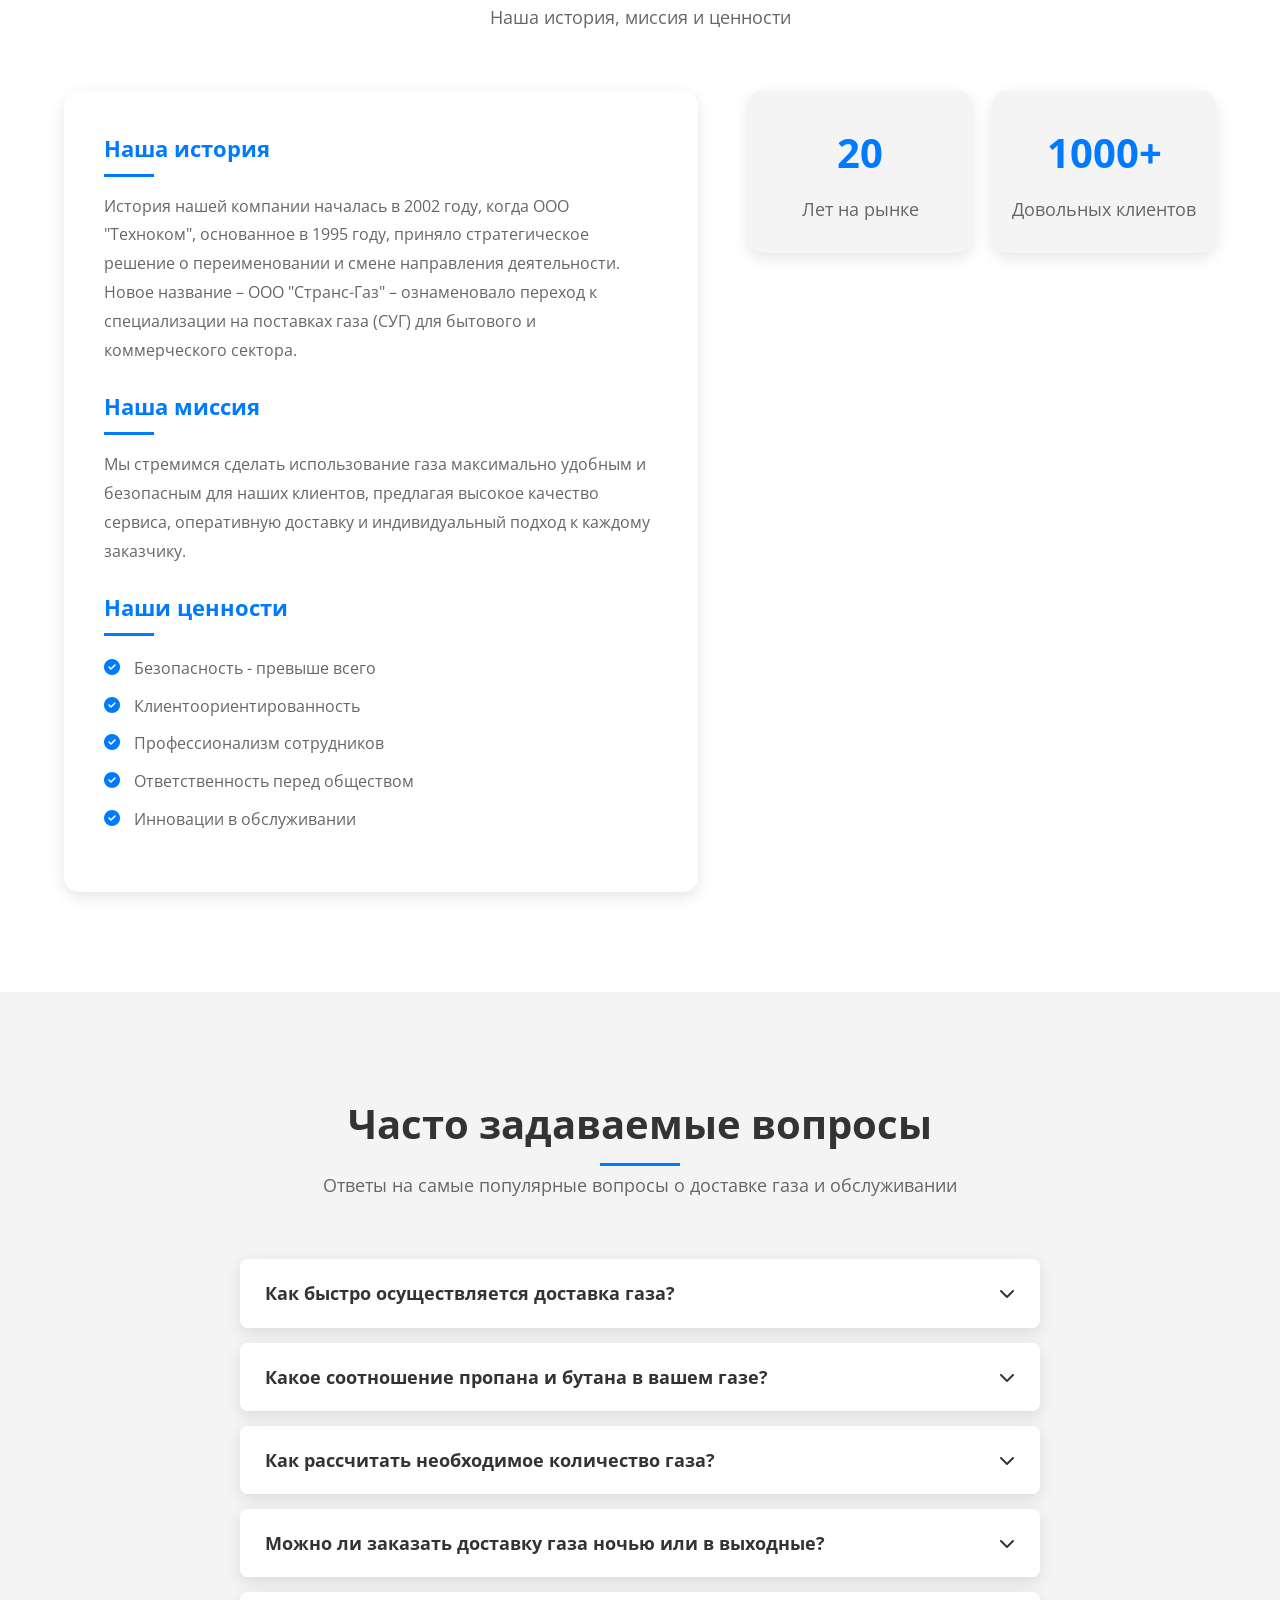
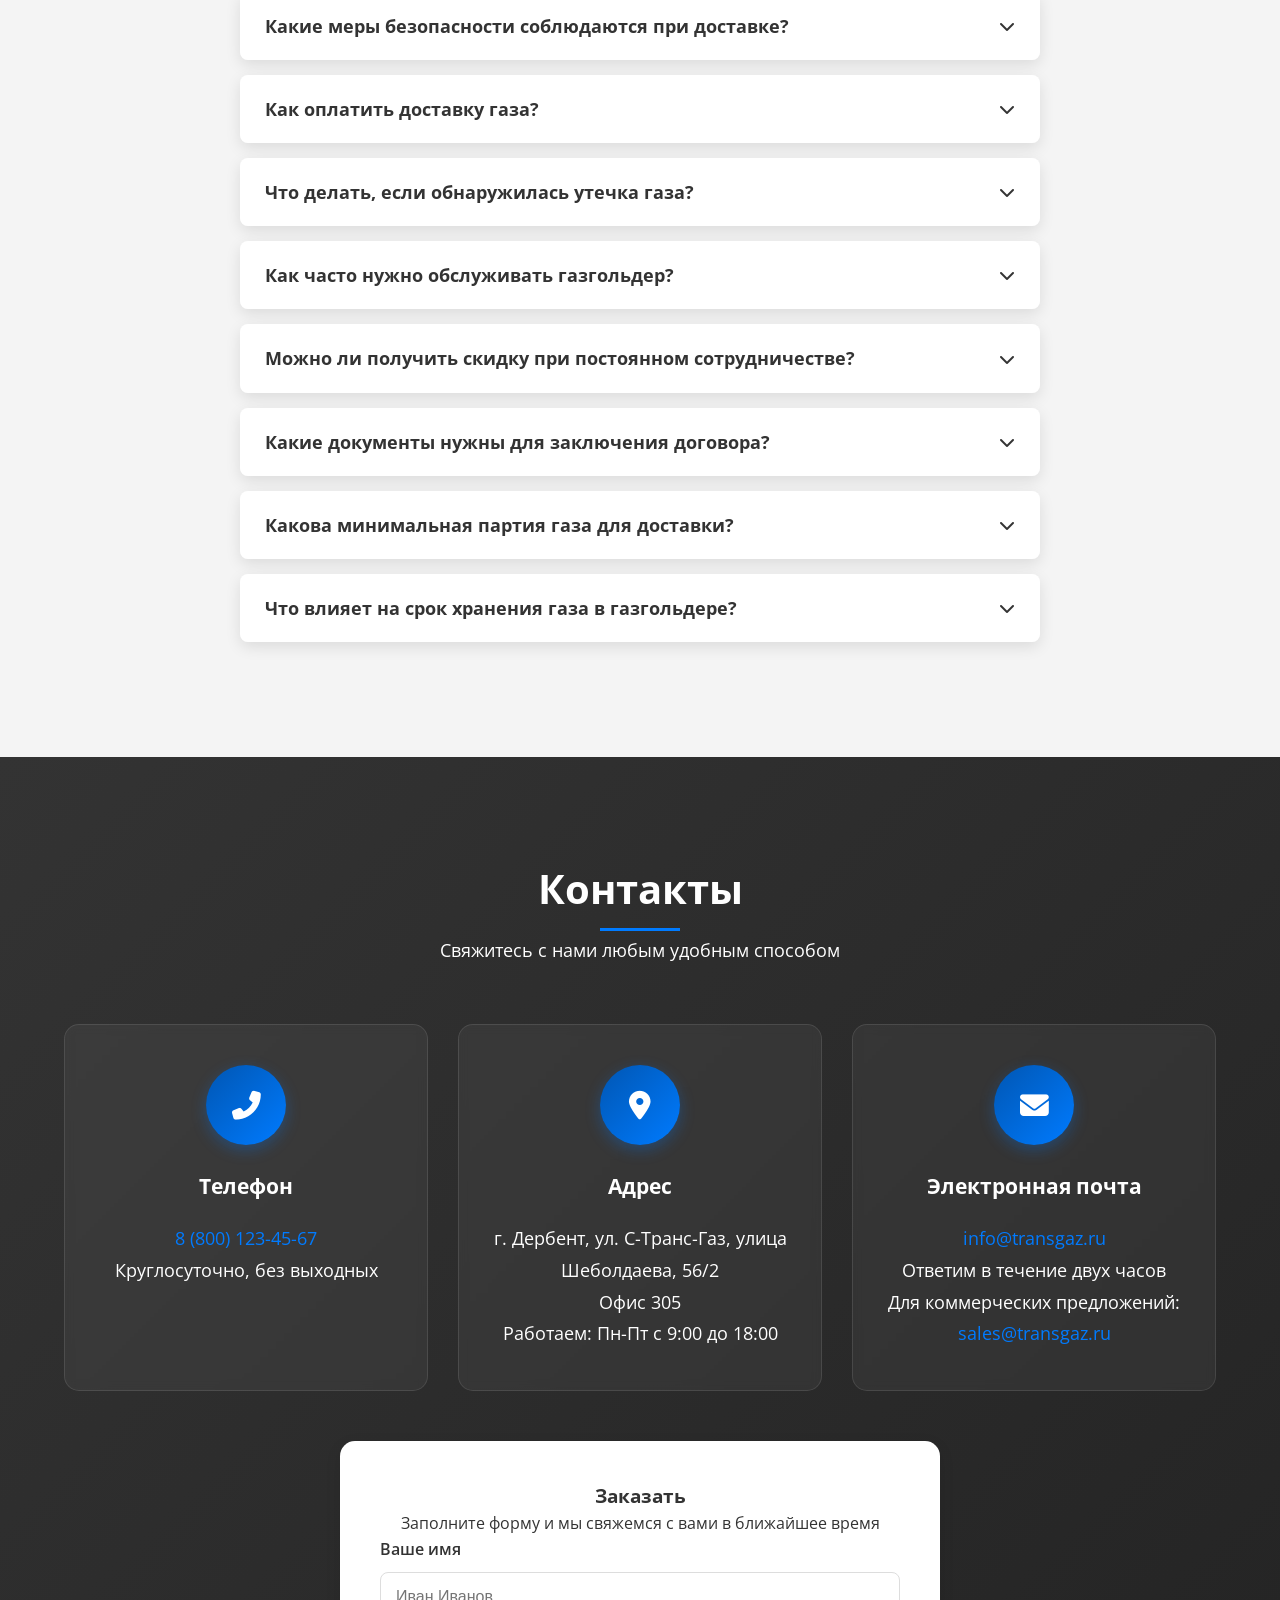
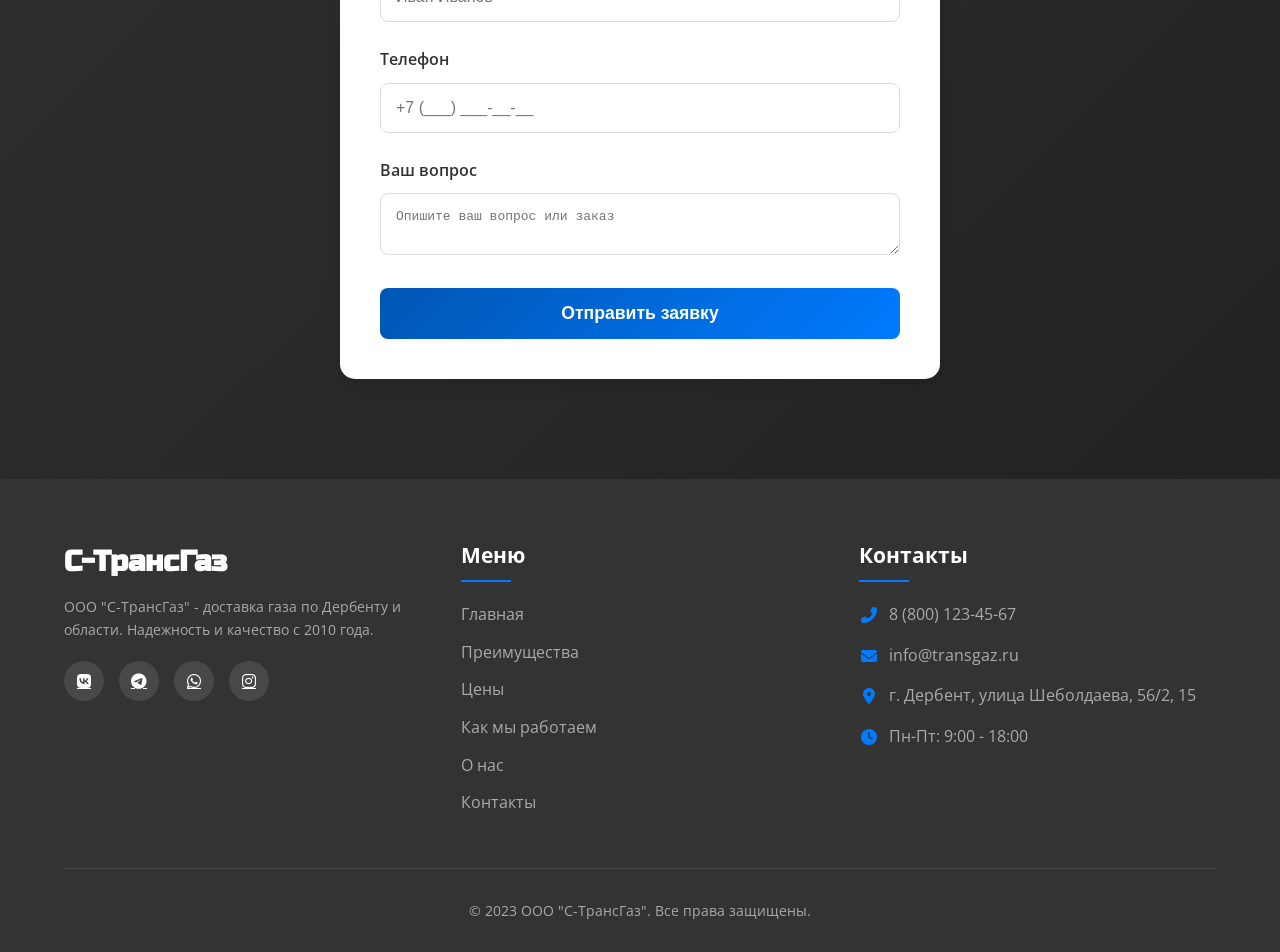
==== commit 35b5e7fc: "Update index.html" ====
--- a/index.html
+++ b/index.html
@@ -52,13 +52,13 @@
                 <li><a href="#contacts">Контакты</a></li>
             </ul>
         </nav>
-        
-        <!-- Кнопка "Отправить заявку" -->
-        <a href="#contacts" class="cta">Отправить заявку</a>
-        <div style="margin-bottom: 15px;">
+
+         <div style="margin-bottom: 15px;">
   <input type="checkbox" id="agree" required style="margin-right: 8px;">
   <label for="agree" style="color: #666; font-size: 14px;">Согласен на обработку данных</label>
 </div>
+        <!-- Кнопка "Отправить заявку" -->
+        <a href="#contacts" class="cta">Отправить заявку</a>
         
         <!-- Кнопка меню для мобильных устройств (появляется на маленьких экранах) -->
         <button class="hamburger">
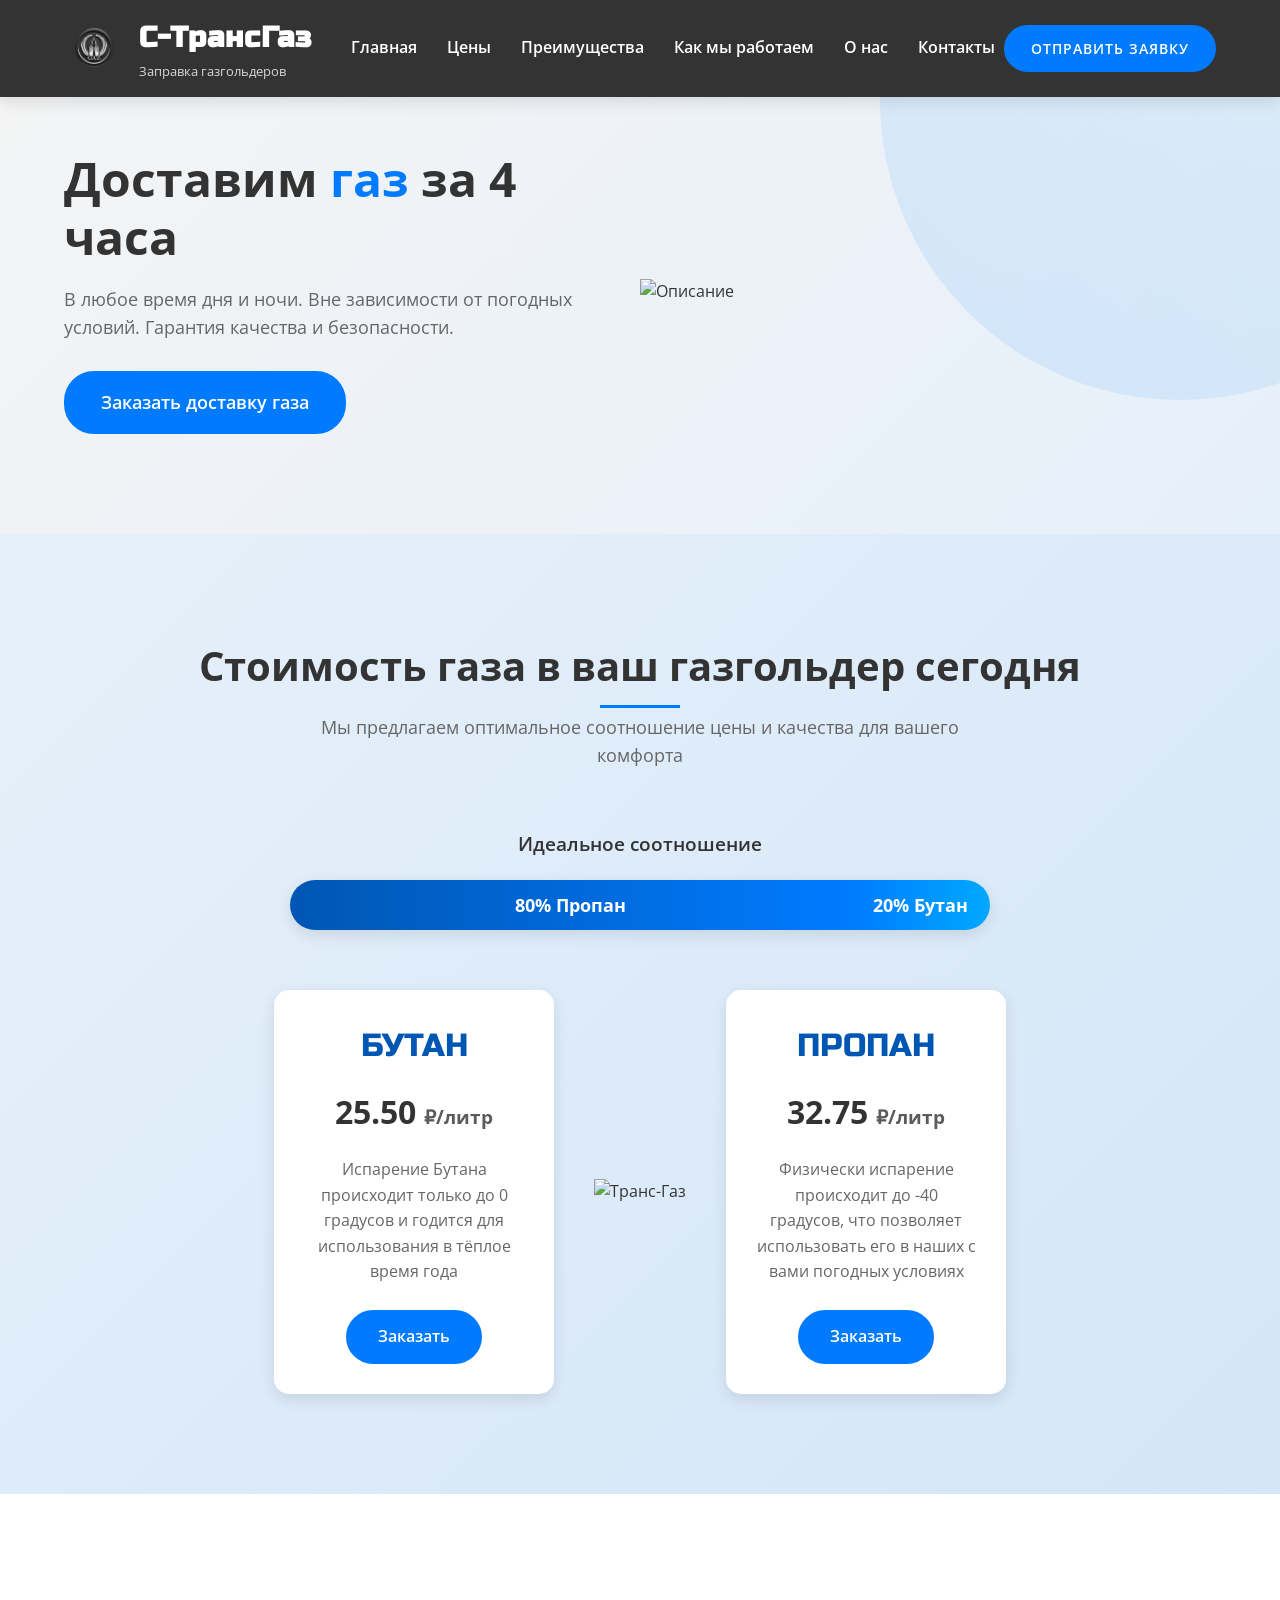
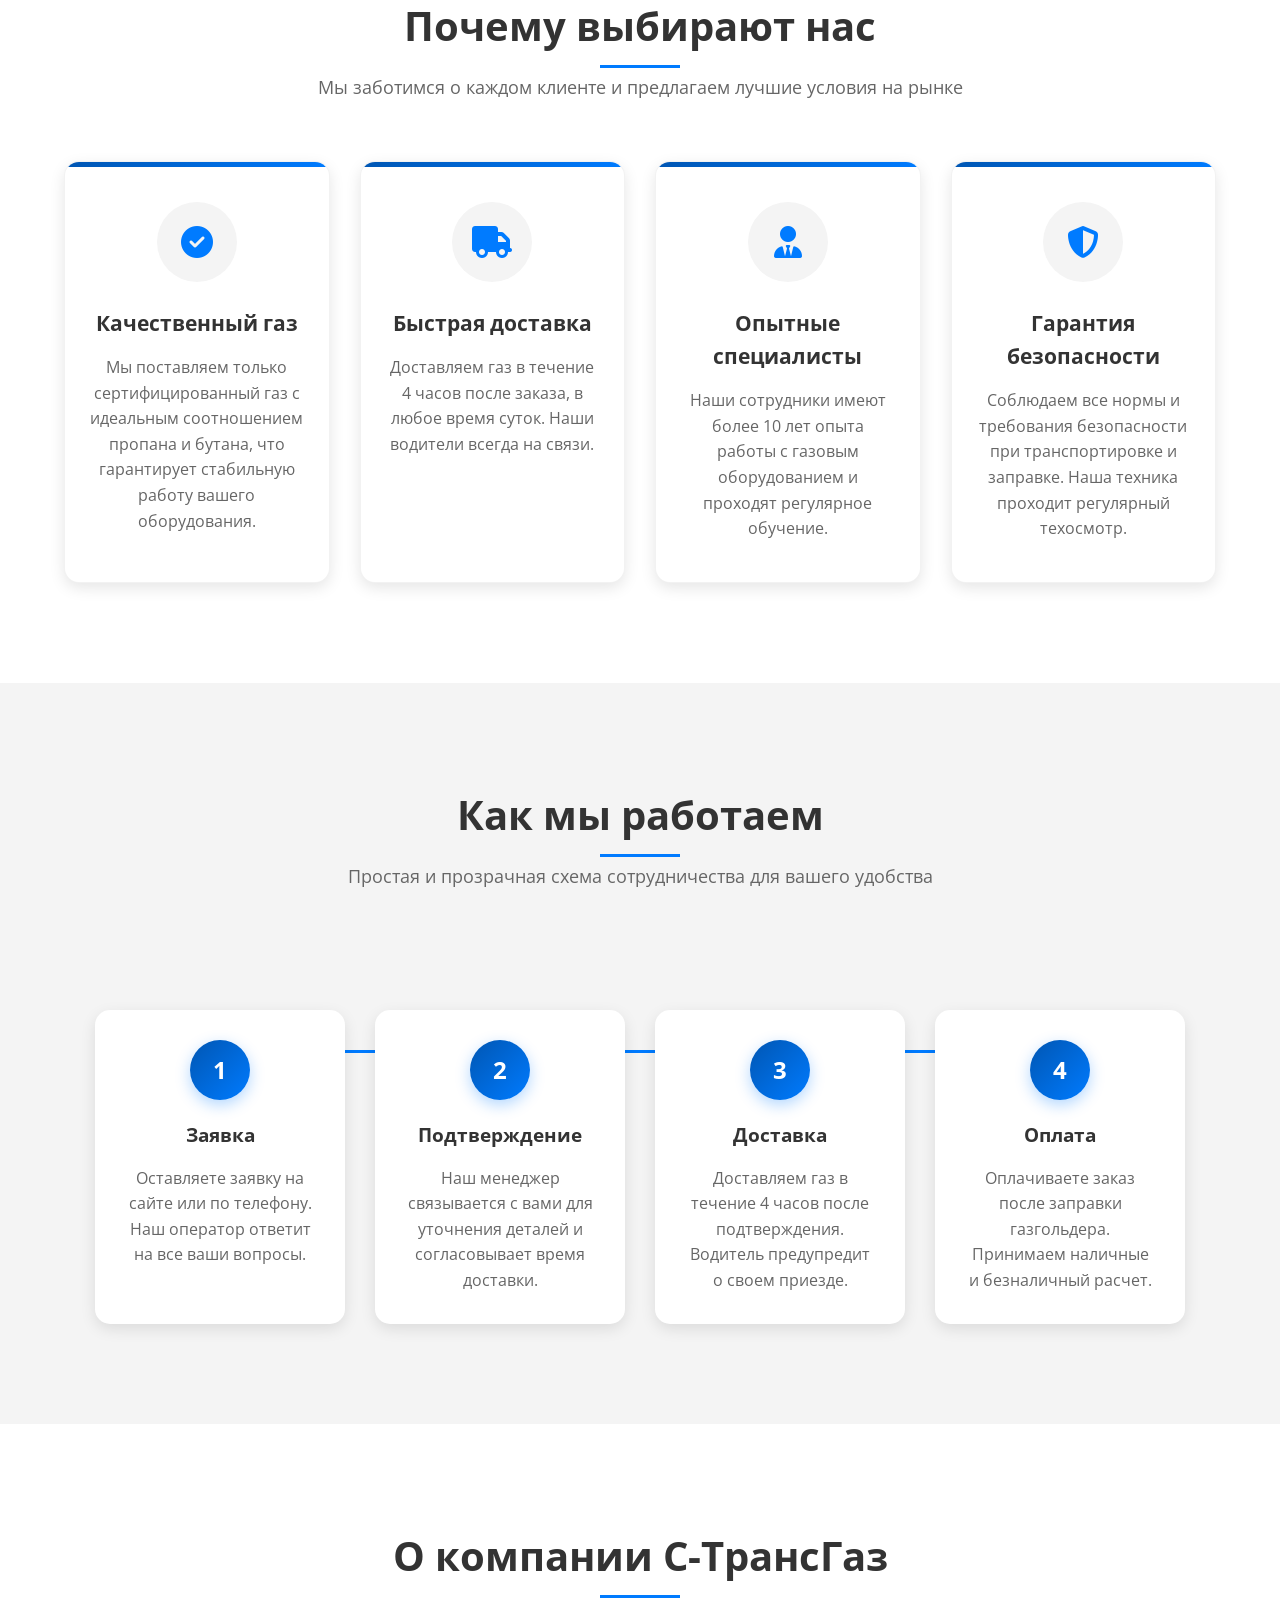
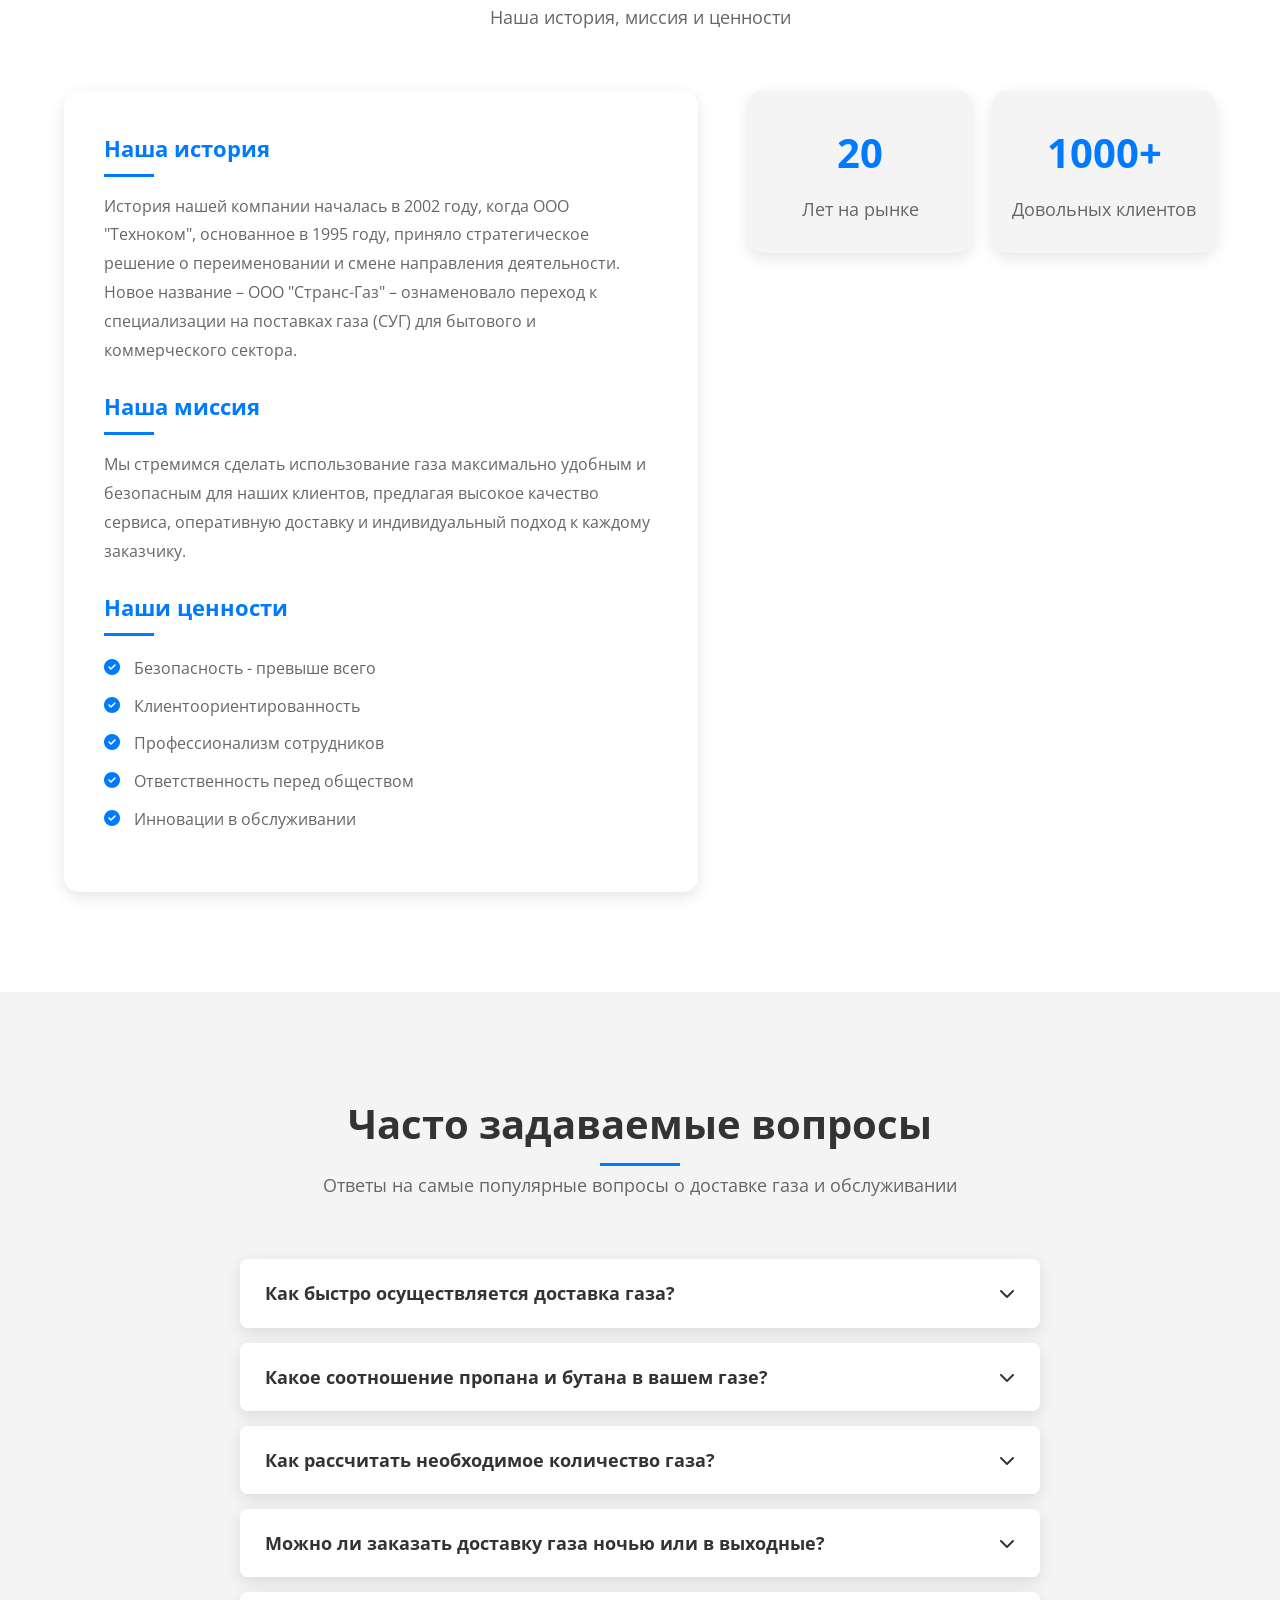
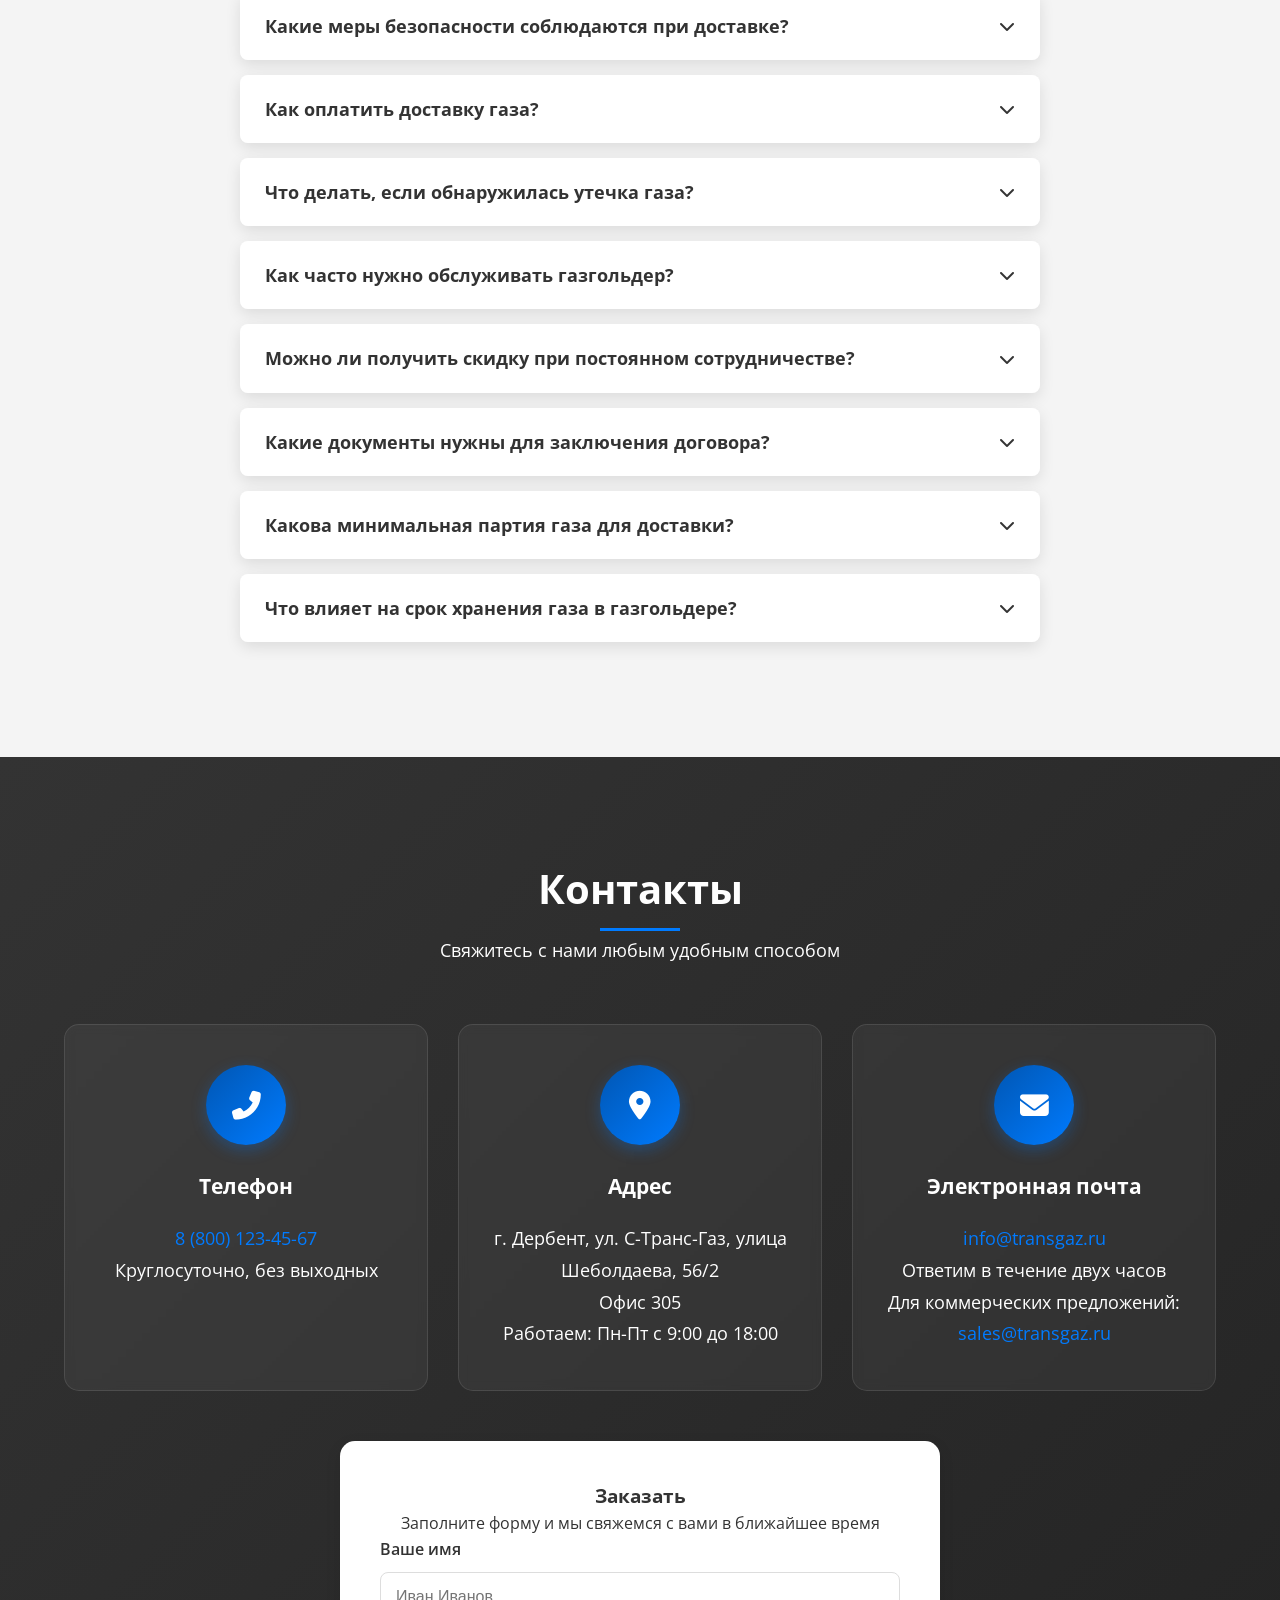
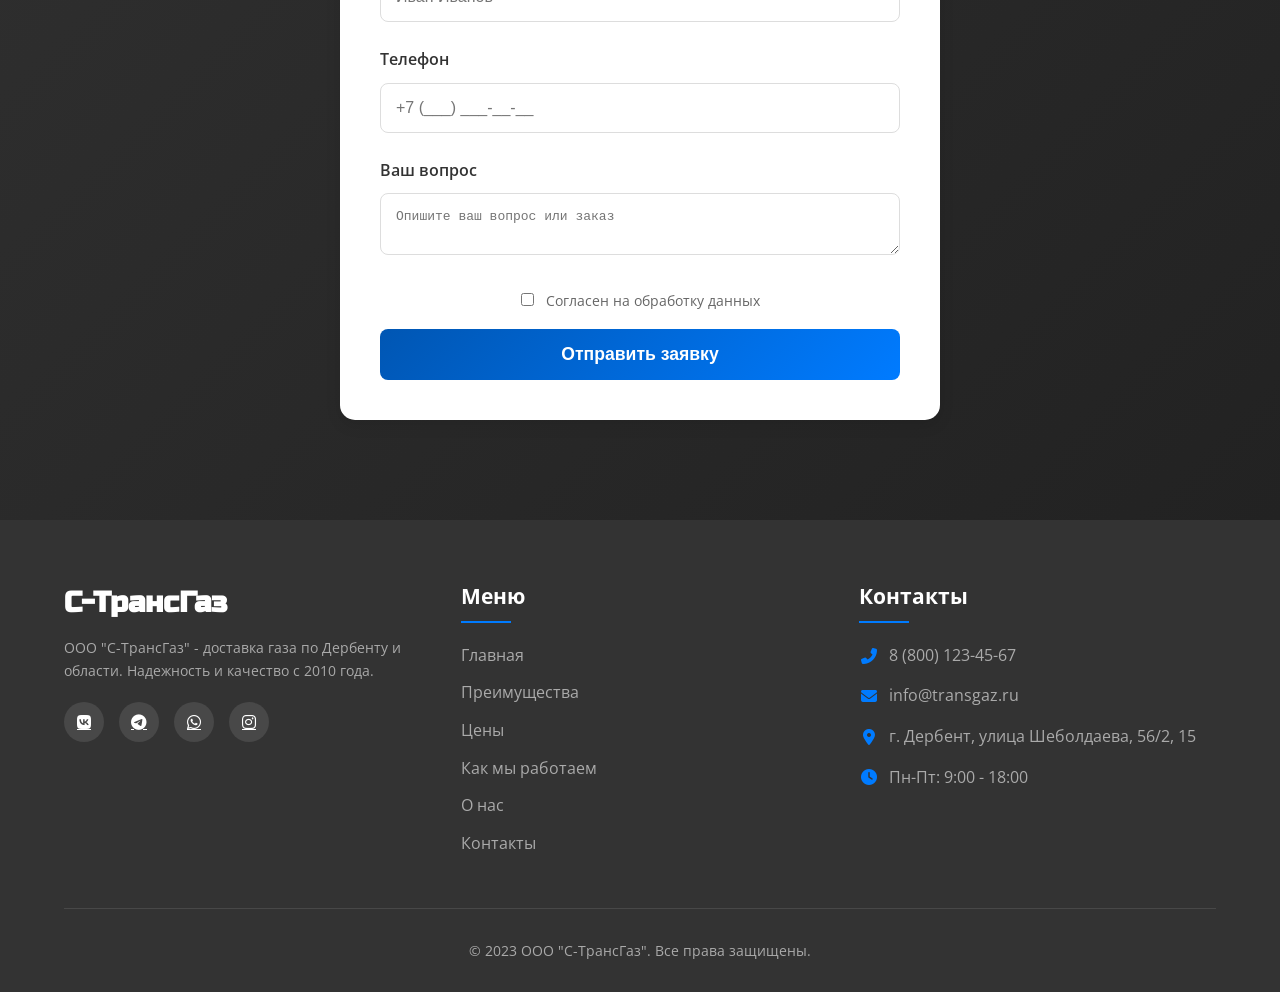
==== commit 5b0eec6b: "Update index.html" ====
--- a/index.html
+++ b/index.html
@@ -53,10 +53,6 @@
             </ul>
         </nav>
 
-         <div style="margin-bottom: 15px;">
-  <input type="checkbox" id="agree" required style="margin-right: 8px;">
-  <label for="agree" style="color: #666; font-size: 14px;">Согласен на обработку данных</label>
-</div>
         <!-- Кнопка "Отправить заявку" -->
         <a href="#contacts" class="cta">Отправить заявку</a>
         
@@ -494,7 +490,11 @@
                 <label for="message">Ваш вопрос</label>
                 <textarea id="message" name="message" class="form-control" placeholder="Опишите ваш вопрос или заказ"></textarea>
             </div>
-            
+
+            <div style="margin-bottom: 15px;">
+  <input type="checkbox" id="agree" required style="margin-right: 8px;">
+  <label for="agree" style="color: #666; font-size: 14px;">Согласен на обработку данных</label>
+</div>
             <button type="submit" class="submit-btn">Отправить заявку</button>
         </form>
 
